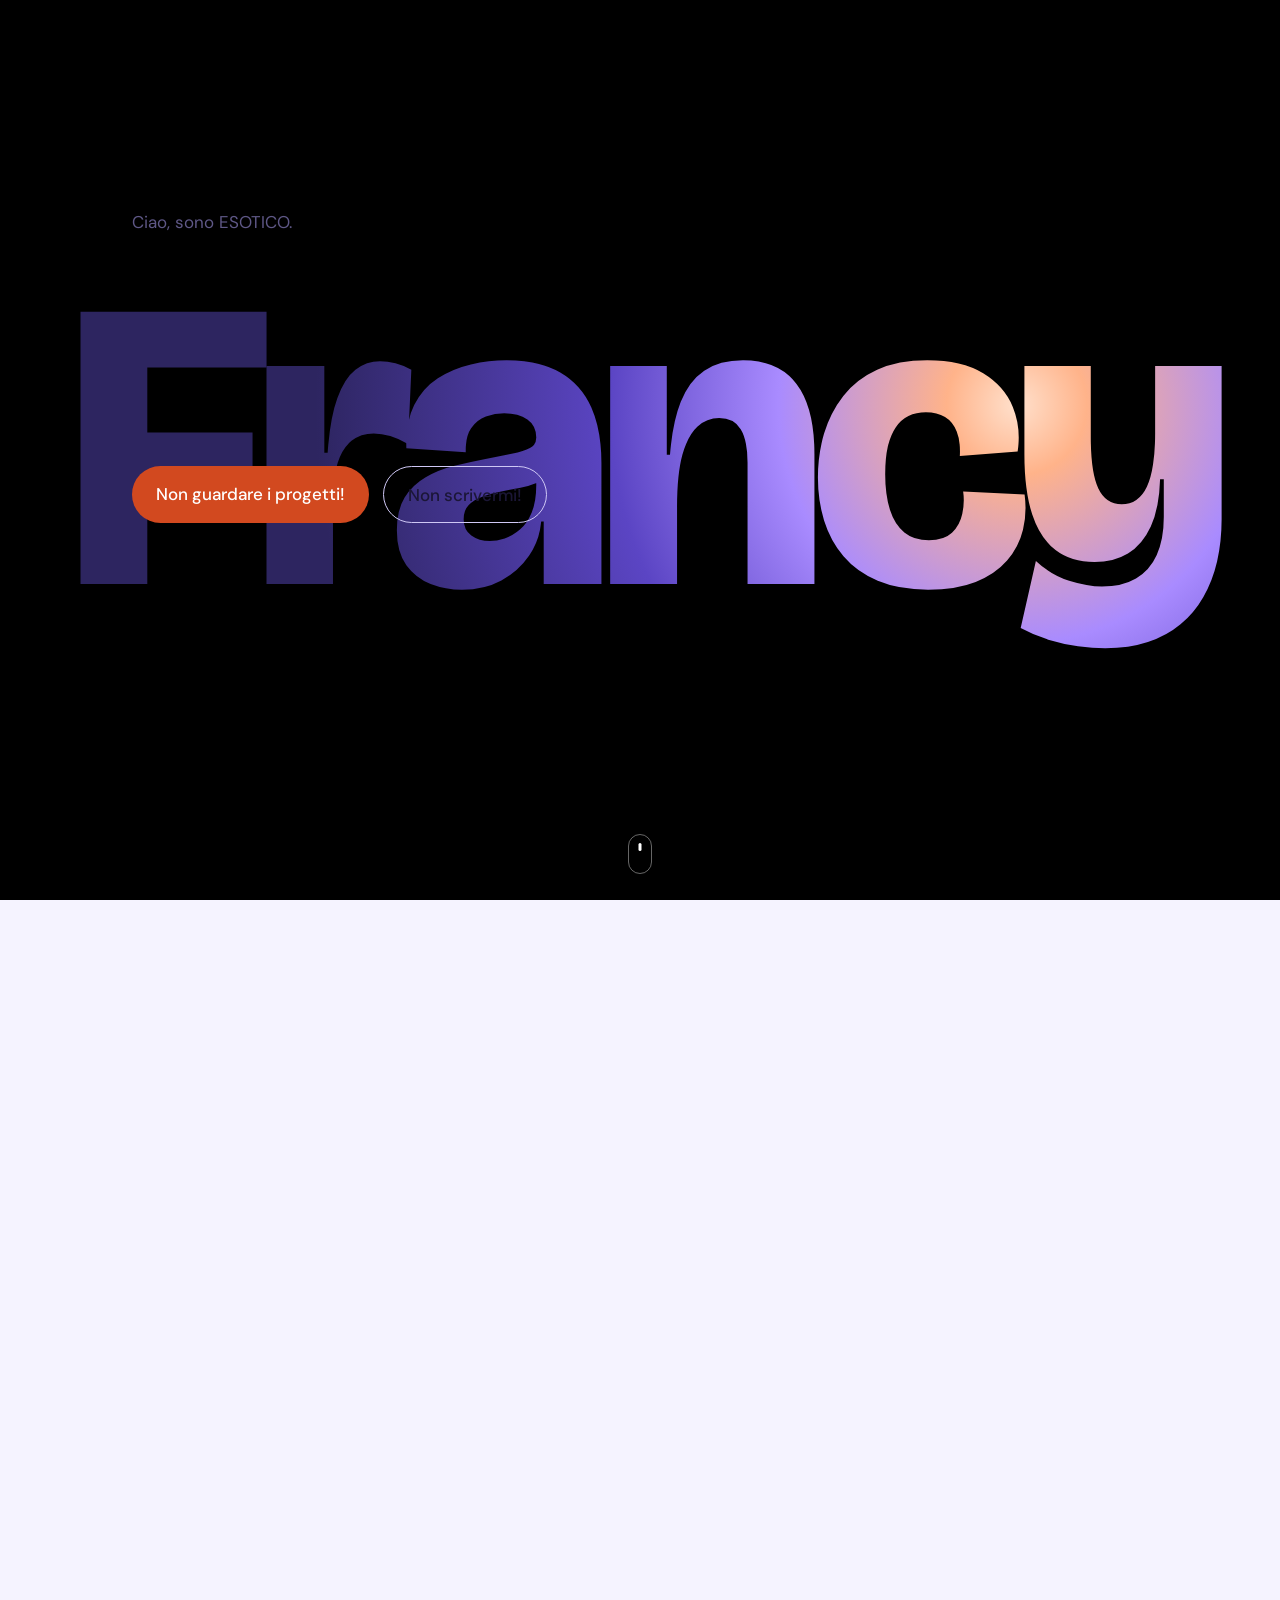
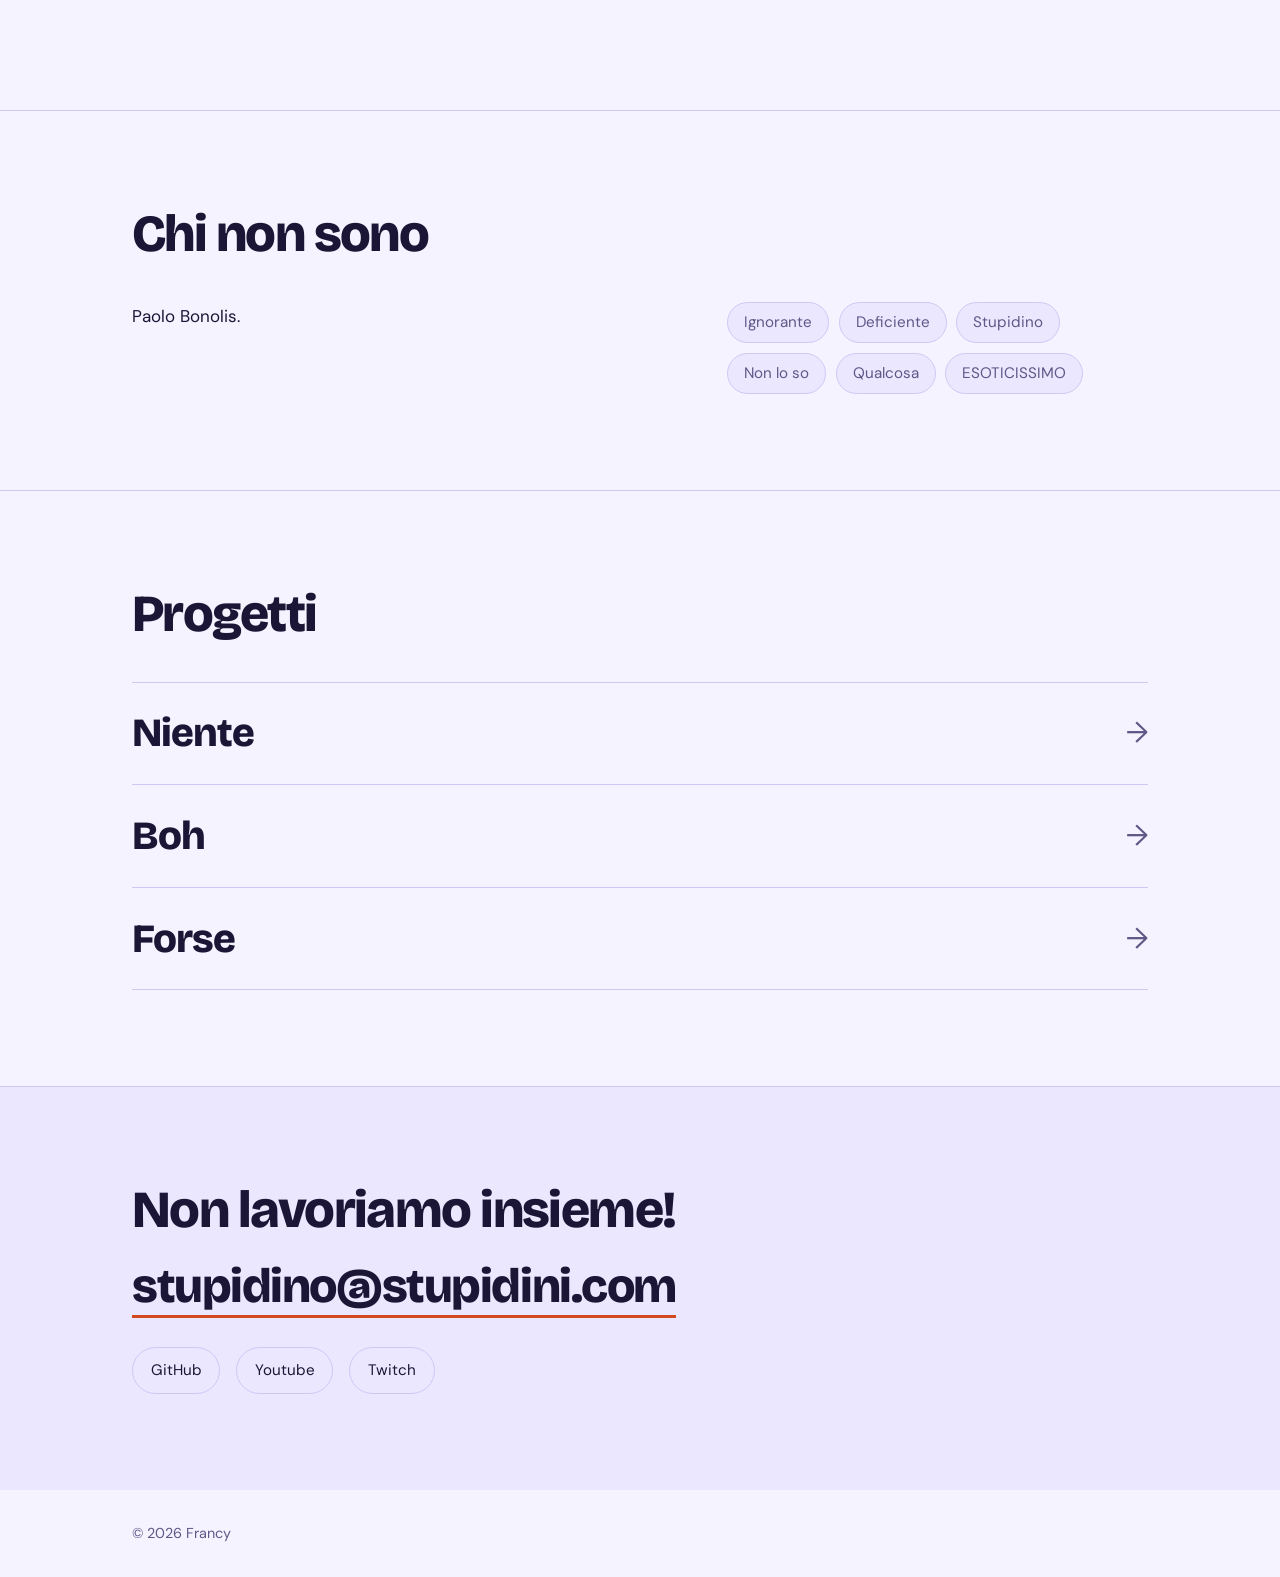
==== index.html @ 3efaa3c9 "Update index.html" ====
<!DOCTYPE html>
<html lang="it">
<head>
<meta charset="utf-8">
<meta name="viewport" content="width=device-width, initial-scale=1, viewport-fit=cover">
<title>Francy — Portfolio</title>
<link rel="preconnect" href="https://fonts.googleapis.com">
<link rel="preconnect" href="https://fonts.gstatic.com" crossorigin>
<link href="https://fonts.googleapis.com/css2?family=Bricolage+Grotesque:opsz,wght@12..96,500;12..96,800&family=DM+Sans:wght@400;500&display=swap" rel="stylesheet">
<style>
:root{
  --bg:#17132b; --bg2:#201a3d; --ink:#f4f1ff; --mute:#a9a2d1; --line:#3a3263;
  --accent:#ffb38a; --accent-ink:#1b1636; --glow:#6c4cff;
  --display:"Bricolage Grotesque","Segoe UI",system-ui,sans-serif;
  --body:"DM Sans","Segoe UI",system-ui,sans-serif;
  color-scheme:dark;
}
@media (prefers-color-scheme:light){
  :root:not([data-theme="dark"]){
    --bg:#f5f3ff; --bg2:#ebe7ff; --ink:#1b1636; --mute:#5f5887; --line:#cfc8f5;
    --accent:#d2491f; --accent-ink:#ffffff; --glow:#a99cff; color-scheme:light;
  }
}
:root[data-theme="light"]{
  --bg:#f5f3ff; --bg2:#ebe7ff; --ink:#1b1636; --mute:#5f5887; --line:#cfc8f5;
  --accent:#d2491f; --accent-ink:#ffffff; --glow:#a99cff; color-scheme:light;
}
:root[data-theme="dark"]{
  --bg:#17132b; --bg2:#201a3d; --ink:#f4f1ff; --mute:#a9a2d1; --line:#3a3263;
  --accent:#ffb38a; --accent-ink:#1b1636; --glow:#6c4cff; color-scheme:dark;
}

*,*::before,*::after{box-sizing:border-box}
html{scroll-behavior:smooth;scroll-padding-top:80px;-webkit-text-size-adjust:100%}
body{margin:0;background:var(--bg);color:var(--ink);font:400 1.0625rem/1.65 var(--body);-webkit-font-smoothing:antialiased;overflow-x:hidden}
a{color:inherit}
:focus-visible{outline:2px solid var(--accent);outline-offset:3px;border-radius:6px}
::selection{background:var(--accent);color:var(--accent-ink)}
.wrap{max-width:1080px;margin:0 auto;padding:0 clamp(1.25rem,4vw,2rem)}

/* ---------- NAV ---------- */
nav{
  position:fixed;top:0;left:0;right:0;z-index:20;
  padding-top:env(safe-area-inset-top,0px);
  backdrop-filter:blur(14px);-webkit-backdrop-filter:blur(14px);
  background:color-mix(in srgb,var(--bg) 78%,transparent);
  border-bottom:1px solid transparent;transition:border-color .3s;
  opacity:var(--na,1);
}
nav.off{pointer-events:none}
nav.off:focus-within{opacity:1;pointer-events:auto}
nav.scrolled{border-bottom-color:var(--line)}
nav .wrap{display:flex;align-items:center;justify-content:space-between;height:64px}
.logo{font:800 1.25rem var(--display);text-decoration:none;letter-spacing:-.02em}
nav ul{display:flex;gap:1.5rem;list-style:none;margin:0;padding:0;align-items:center}
nav a.link{text-decoration:none;color:var(--mute);font-weight:500;font-size:.95rem;transition:color .2s}
nav a.link:hover{color:var(--ink)}
#theme{
  background:none;border:1px solid var(--line);color:var(--ink);width:40px;height:40px;
  border-radius:50%;cursor:pointer;font-size:1rem;display:grid;place-items:center;
  transition:border-color .2s,transform .25s;
}
#theme:hover{border-color:var(--accent);transform:rotate(-20deg)}
@media(max-width:560px){nav ul li.hide{display:none}}

/* ---------- HERO / INTRO ---------- */
/* Senza JS (o con movimento ridotto) è l'hero statico di sempre. */
.intro{position:relative}
.stage{
  position:relative;overflow:hidden;
  padding:calc(clamp(4rem,12vw,9rem) + 64px + env(safe-area-inset-top,0px)) 0 clamp(4rem,9vw,7rem);
}
.stage::before{
  content:"";position:absolute;inset:0;pointer-events:none;
  background:radial-gradient(520px circle at var(--x,70%) var(--y,30%),color-mix(in srgb,var(--glow) 38%,transparent),transparent 70%);
}
.stage .wrap{position:relative;z-index:2}
.veil{display:none}
.cue{display:none}

.hello{color:var(--mute);margin:0 0 1rem;opacity:var(--c1,1);transform:translateY(calc((1 - var(--c1,1)) * 24px))}
h1{
  position:relative;width:fit-content;white-space:nowrap;
  font:800 clamp(4.5rem,18vw,13rem)/.86 var(--display);letter-spacing:-.045em;margin:0;
  color:color-mix(in srgb,var(--ink) var(--ia,100%),transparent);
  transform-origin:50% 50%;
}
h1::after{display:none}
.lead{
  max-width:34rem;font-size:clamp(1.15rem,2.4vw,1.5rem);line-height:1.45;margin:2rem 0 2.2rem;
  opacity:var(--c2,1);transform:translateY(calc((1 - var(--c2,1)) * 24px));
}
.cta{display:flex;gap:.9rem;flex-wrap:wrap;opacity:var(--c3,1);transform:translateY(calc((1 - var(--c3,1)) * 24px))}
.btn{
  display:inline-block;padding:.85rem 1.5rem;border-radius:999px;text-decoration:none;font-weight:500;
  transition:transform .2s,background .2s,border-color .2s,color .2s,box-shadow .2s;
}
.btn.main{background:var(--accent);color:var(--accent-ink)}
.btn.main:hover{transform:translateY(-2px);box-shadow:0 10px 30px -10px var(--accent)}
.btn.ghost{border:1px solid var(--line)}
.btn.ghost:hover{border-color:var(--accent);color:var(--accent);transform:translateY(-2px)}

/* Modalità animata */
.intro.anim{height:calc(max(100vh,620px) + 90vh);height:calc(max(100svh,620px) + 90vh)}
.intro.anim .stage{position:sticky;top:0;height:max(100vh,620px);height:max(100svh,620px)}
.intro.anim .veil{display:block;position:absolute;inset:0;z-index:1;background:#000;opacity:var(--va,1);pointer-events:none}
.intro.anim .cue{
  display:block;position:absolute;z-index:3;left:50%;bottom:calc(1.6rem + env(safe-area-inset-bottom,0px));
  width:24px;height:40px;border:1.5px solid rgba(255,255,255,.4);border-radius:13px;
  transform:translateX(-50%);opacity:var(--cu,1);pointer-events:none;
}
.cue::after{
  content:"";position:absolute;left:50%;top:8px;width:3px;height:8px;border-radius:2px;background:#fff;
  transform:translateX(-50%);animation:wheel 1.7s ease-in-out infinite;
}
@keyframes wheel{0%{opacity:0;transform:translate(-50%,0)}30%{opacity:1}100%{opacity:0;transform:translate(-50%,13px)}}
@keyframes appear{from{opacity:0}to{opacity:1}}

.intro.anim h1{animation:appear 1.4s .1s both}
.intro.anim h1::after{
  display:block;content:attr(data-text);position:absolute;
  inset:-.2em -.08em -.3em;padding:.2em .08em .3em;
  pointer-events:none;opacity:var(--oa,1);
  background:radial-gradient(circle 1.7em at var(--hx,50%) var(--hy,50%),
    #ffe0cc 0,#ffb38a 10%,#a98bff 34%,#5b45c4 58%,#2d2560 100%);
  -webkit-background-clip:text;background-clip:text;
  -webkit-text-fill-color:transparent;color:transparent;
}
.intro.anim .cta{visibility:hidden}
.intro.anim .stage.ready .cta{visibility:visible}

/* ---------- SEZIONI ---------- */
section{padding:clamp(3.5rem,8vw,6rem) 0;border-top:1px solid var(--line)}
h2{font:800 clamp(2rem,5vw,3.25rem)/1.05 var(--display);letter-spacing:-.03em;margin:0 0 2.5rem}

.about{display:grid;grid-template-columns:1.3fr 1fr;gap:3rem}
.about p{margin:0 0 1.2rem;max-width:36rem}
.skills{display:flex;flex-wrap:wrap;gap:.6rem;align-content:flex-start;padding:0;margin:0;list-style:none}
.skills li{
  border:1px solid var(--line);padding:.45rem 1rem;border-radius:999px;font-size:.95rem;
  color:var(--mute);background:var(--bg2);
}
.skills li:hover{border-color:var(--accent);color:var(--ink)}
@media(max-width:760px){.about{grid-template-columns:1fr;gap:1.5rem}}

.proj{
  display:grid;grid-template-columns:1fr auto;gap:.5rem 2rem;align-items:baseline;
  padding:1.8rem 3rem 1.8rem 0;border-bottom:1px solid var(--line);text-decoration:none;position:relative;
}
.proj:first-of-type{border-top:1px solid var(--line)}
.proj h3{font:800 clamp(1.6rem,4vw,2.5rem)/1.1 var(--display);letter-spacing:-.025em;margin:0;transition:color .25s}
.proj p{grid-column:1;margin:0;color:var(--mute);max-width:40rem}
.proj p:empty,.proj .tag:empty{display:none}
.proj::after{
  content:"→";position:absolute;right:0;top:50%;transform:translateY(-50%);
  font-size:1.8rem;color:var(--mute);transition:transform .3s,color .3s;
}
.proj:hover{padding-left:1rem}
.proj:hover h3,.proj:hover::after{color:var(--accent)}
.proj:hover::after{transform:translate(6px,-50%)}

.contact{background:var(--bg2)}
.contact h2{margin-bottom:1.2rem}
.mail{
  font:800 clamp(1.4rem,5vw,3rem) var(--display);letter-spacing:-.03em;text-decoration:none;
  border-bottom:3px solid var(--accent);word-break:break-all;transition:color .2s;
}
.mail:hover{color:var(--accent)}
.social{display:flex;gap:1rem;margin-top:2rem;flex-wrap:wrap}
.social a{
  color:var(--ink);text-decoration:none;padding:.6rem 1.1rem;border:1px solid var(--line);
  border-radius:999px;font-size:.95rem;transition:border-color .2s,color .2s;
}
.social a:hover{border-color:var(--accent);color:var(--accent)}
footer{padding:2rem 0;color:var(--mute);font-size:.9rem}

/* ---------- REVEAL ALLO SCROLL ---------- */
.js .reveal{opacity:0;transform:translateY(32px);transition:opacity .9s ease var(--d,0s),transform .9s cubic-bezier(.2,.7,.2,1) var(--d,0s)}
.js .reveal.in{opacity:1;transform:none}
.js .proj.reveal{transition:opacity .9s ease var(--d,0s),transform .9s cubic-bezier(.2,.7,.2,1) var(--d,0s),padding .3s}

@media(prefers-reduced-motion:reduce){
  *,*::before,*::after{animation:none!important;transition:none!important}
  html{scroll-behavior:auto}
  .js .reveal{opacity:1;transform:none}
}
</style>
</head>
<body>
<nav id="nav"><div class="wrap">
  <a class="logo" href="#top">Francy</a>
  <ul>
    <li class="hide"><a class="link" href="#chi-sono">Chi non sono</a></li>
    <li class="hide"><a class="link" href="#progetti">Non progetti</a></li>
    <li><a class="link" href="#contatti">Forse</a></li>
    <li><button id="theme" aria-label="Cambia tema">◐</button></li>
  </ul>
</div></nav>

<header class="intro" id="top">
  <div class="stage" id="stage">
    <div class="veil" aria-hidden="true"></div>
    <div class="wrap">
      <p class="hello">Ciao, sono ESOTICO.</p>
      <h1 id="name" data-text="Francy">Francy</h1>
      <p class="lead"></p>
      <div class="cta">
        <a class="btn main" href="#progetti">Non guardare i progetti!</a>
        <a class="btn ghost" href="#contatti">Non scrivermi!</a>
      </div>
    </div>
    <div class="cue" aria-hidden="true"></div>
  </div>
</header>

<main>
<section id="chi-sono"><div class="wrap">
  <h2 class="reveal">Chi non sono</h2>
  <div class="about">
    <div class="reveal">
      <p>Paolo Bonolis.</p>
    </div>
    <ul class="skills">
      <li class="reveal">Ignorante</li><li class="reveal">Deficiente</li><li class="reveal">Stupidino</li><li class="reveal">Non lo so</li><li class="reveal">Qualcosa</li><li class="reveal">ESOTICISSIMO</li>
    </ul>
  </div>
</div></section>

<section id="progetti"><div class="wrap">
  <h2 class="reveal">Progetti</h2>
  <a class="proj reveal" href="#contatti">
    <h3>Niente</h3><span class="tag"></span>
    <p></p>
  </a>
  <a class="proj reveal" href="#contatti">
    <h3>Boh</h3><span class="tag"></span>
    <p></p>
  </a>
  <a class="proj reveal" href="#contatti">
    <h3>Forse</h3><span class="tag"></span>
    <p></p>
  </a>
</div></section>

<section class="contact" id="contatti"><div class="wrap">
  <h2 class="reveal">Non lavoriamo insieme!</h2>
  <a class="mail reveal" href="mailto:ciao@esempio.it">stupidino@stupidini.com</a>
  <div class="social reveal">
    <a href="#">GitHub</a><a href="#">Youtube</a><a href="#">Twitch</a>
  </div>
</div></section>
</main>

<footer><div class="wrap">© <span id="y"></span> Francy</div></footer>

<script>
(function(){
  var root = document.documentElement;
  var intro = document.getElementById('top');
  var stage = document.getElementById('stage');
  var nav   = document.getElementById('nav');
  var h1    = document.getElementById('name');
  var reduce = window.matchMedia('(prefers-reduced-motion: reduce)').matches;

  document.getElementById('y').textContent = new Date().getFullYear();
  root.classList.add('js');

  function clamp(v){ return v < 0 ? 0 : v > 1 ? 1 : v; }

  /* ---- tema ---- */
  document.getElementById('theme').addEventListener('click', function(){
    var isDark = root.dataset.theme
      ? root.dataset.theme === 'dark'
      : !window.matchMedia('(prefers-color-scheme: light)').matches;
    root.dataset.theme = isDark ? 'light' : 'dark';
  });

  /* ---- reveal allo scroll (con ritardi a cascata) ---- */
  var revealEls = document.querySelectorAll('.reveal');
  if (reduce || !('IntersectionObserver' in window)) {
    revealEls.forEach(function(el){ el.classList.add('in'); });
  } else {
    document.querySelectorAll('.skills, .wrap').forEach(function(group){
      var n = 0;
      group.querySelectorAll(':scope > .reveal').forEach(function(el){
        el.style.setProperty('--d', (n++ * 0.08) + 's');
      });
    });
    var io = new IntersectionObserver(function(entries){
      entries.forEach(function(en){
        if (en.isIntersecting){ en.target.classList.add('in'); io.unobserve(en.target); }
      });
    }, {threshold:.15, rootMargin:'0px 0px -6% 0px'});
    revealEls.forEach(function(el){ io.observe(el); });
  }

  /* ---- alone che segue il mouse nell'hero (come prima) ---- */
  stage.addEventListener('pointermove', function(e){
    var b = stage.getBoundingClientRect();
    stage.style.setProperty('--x', (e.clientX - b.left) + 'px');
    stage.style.setProperty('--y', (e.clientY - b.top) + 'px');
  });

  if (reduce) { return; }

  /* ---- intro: scritta grande su nero che si rimpicciolisce ---- */
  intro.classList.add('anim');

  var vw = 0, vh = 0, s0 = 1, dx = 0, dy = 0, range = 1;
  var usePointer = false, lastX = 0, lastY = 0;

  function measure(){
    h1.style.transform = 'none';
    var sb = stage.getBoundingClientRect();
    var hb = h1.getBoundingClientRect();
    var cx = hb.left - sb.left + hb.width / 2;
    var cy = hb.top  - sb.top  + hb.height / 2;
    vw = stage.clientWidth;
    vh = stage.clientHeight;
    s0 = Math.max(1, Math.min(vw * 0.9 / hb.width, vh * 0.7 / hb.height));
    dx = vw / 2 - cx;
    dy = vh / 2 - cy;
    range = Math.max(1, intro.offsetHeight - stage.offsetHeight);
    update();
  }

  function setGlow(px, py){
    var r = h1.getBoundingClientRect();
    var sc = r.width / h1.offsetWidth || 1;
    h1.style.setProperty('--hx', ((px - r.left) / sc) + 'px');
    h1.style.setProperty('--hy', ((py - r.top)  / sc) + 'px');
  }

  function update(){
    var y = window.scrollY - intro.offsetTop;
    var p = clamp(y / range);
    var e = p < .5 ? 4 * p * p * p : 1 - Math.pow(-2 * p + 2, 3) / 2;   // easeInOutCubic
    var s = s0 + (1 - s0) * e;

    h1.style.transform = 'translate(' + (dx * (1 - e)) + 'px,' + (dy * (1 - e)) + 'px) scale(' + s + ')';
    stage.style.setProperty('--va', 1 - e);
    stage.style.setProperty('--oa', clamp(1 - e * 1.25));
    stage.style.setProperty('--ia', (clamp((e - .35) / .65) * 100) + '%');
    stage.style.setProperty('--c1', clamp((p - .55) / .3));
    stage.style.setProperty('--c2', clamp((p - .65) / .3));
    stage.style.setProperty('--c3', clamp((p - .75) / .25));
    stage.style.setProperty('--cu', clamp(1 - p * 6));
    stage.classList.toggle('ready', p > .75);

    var navA = clamp((p - .6) / .3);
    nav.style.setProperty('--na', navA);
    nav.classList.toggle('off', navA < .5);
    nav.classList.toggle('scrolled', p >= .9);

    if (usePointer) setGlow(lastX, lastY);
  }

  window.addEventListener('scroll', function(){ requestAnimationFrame(update); }, {passive:true});
  window.addEventListener('resize', measure);

  window.addEventListener('pointermove', function(e){
    if (e.pointerType === 'touch') return;
    usePointer = true; lastX = e.clientX; lastY = e.clientY;
    setGlow(lastX, lastY);
  }, {passive:true});

  // Senza mouse (touch) l'alone vaga piano dentro le lettere
  function drift(t){
    if (!usePointer && window.scrollY < range + vh) {
      var r = h1.getBoundingClientRect();
      setGlow(r.left + r.width  * (.5 + .38 * Math.sin(t / 1900)),
              r.top  + r.height * (.5 + .30 * Math.sin(t / 1300 + 1)));
    }
    requestAnimationFrame(drift);
  }
  requestAnimationFrame(drift);

  measure();
  if (document.fonts && document.fonts.ready) document.fonts.ready.then(measure);
  window.addEventListener('load', measure);
})();
</script>
</body>
</html>
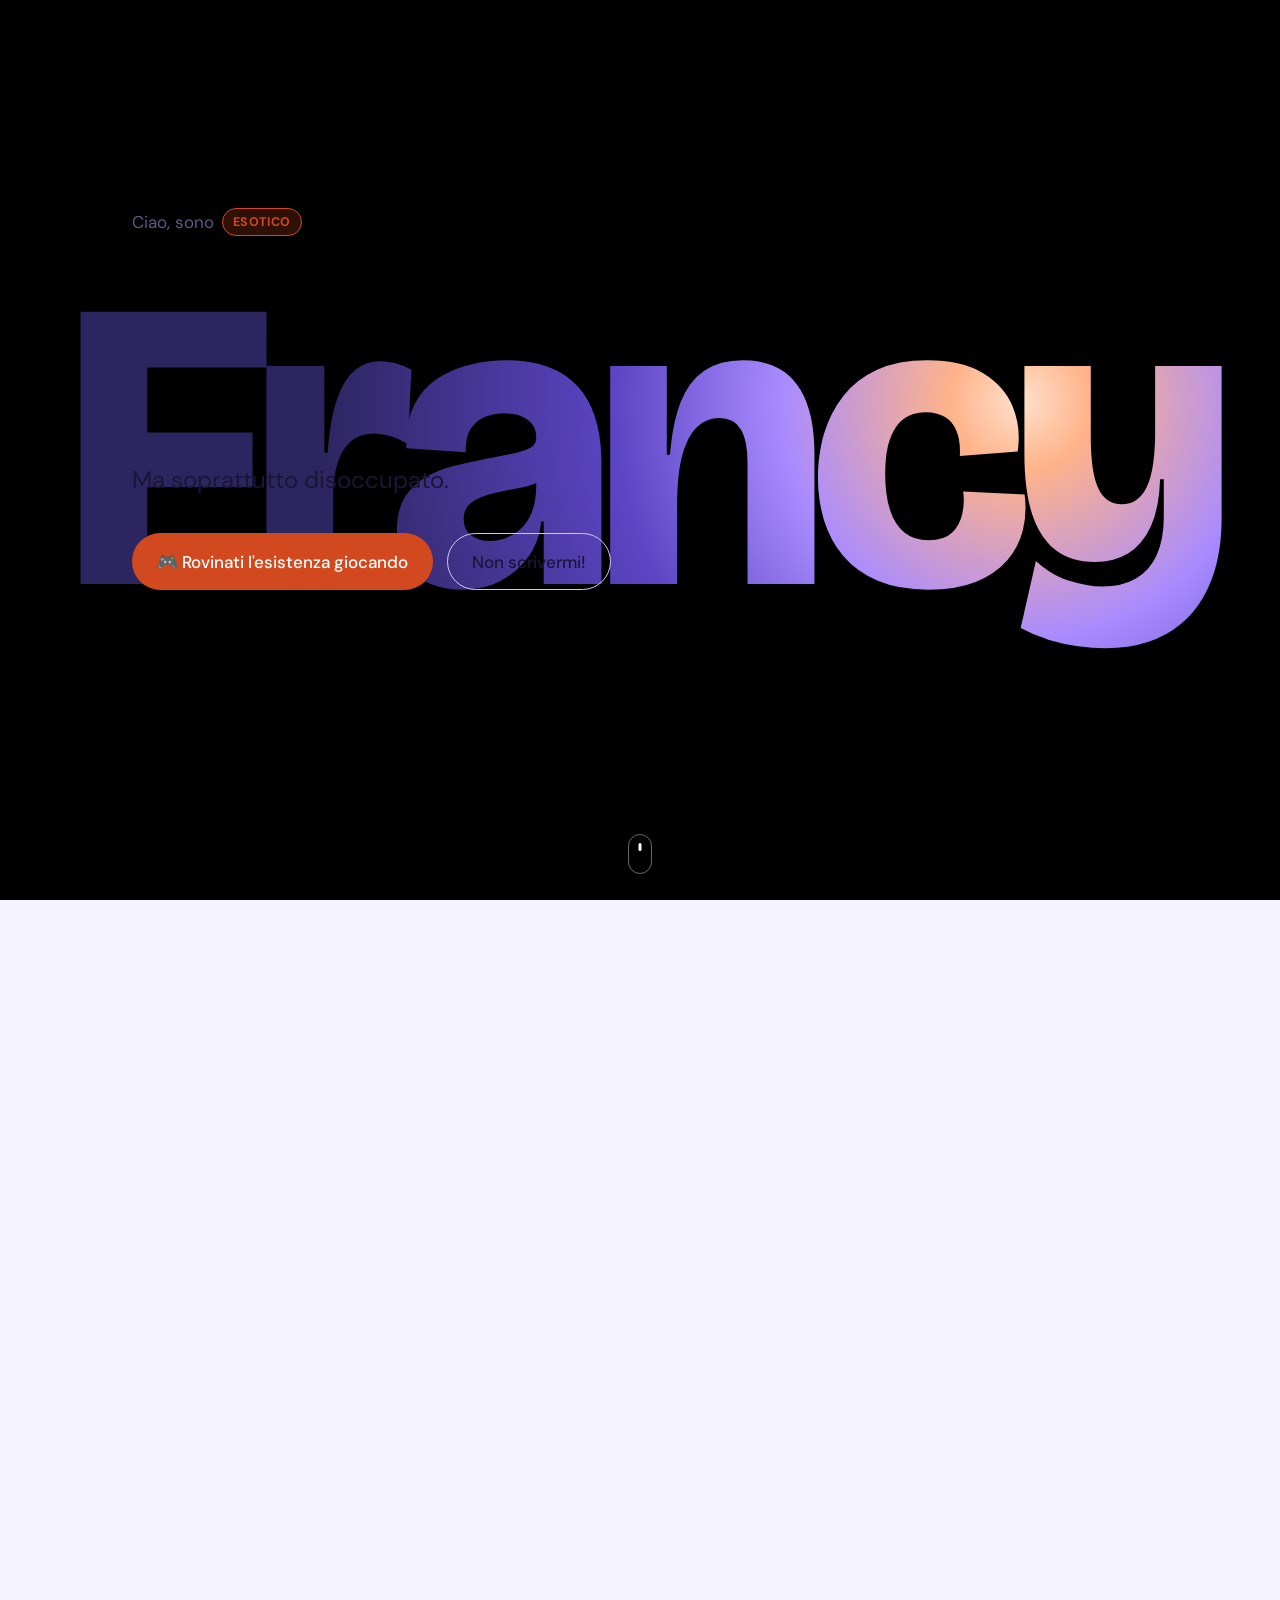
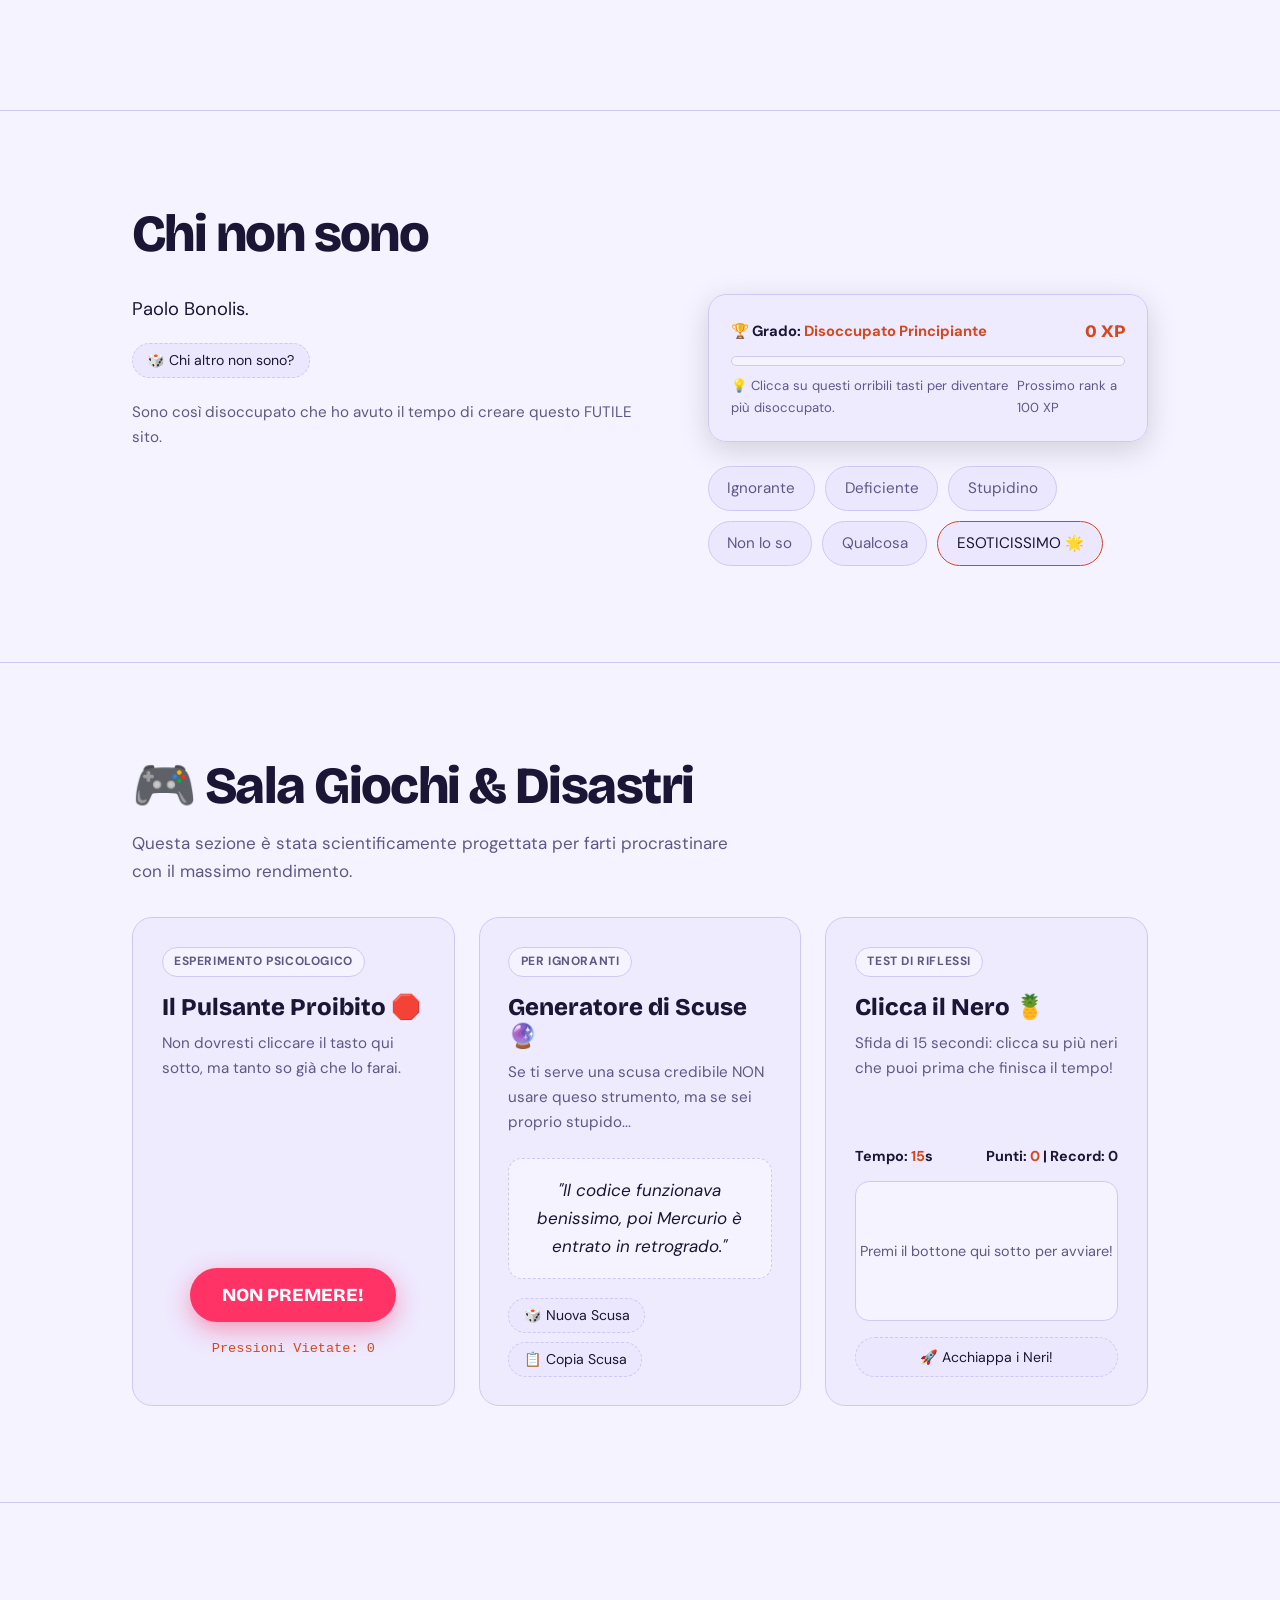
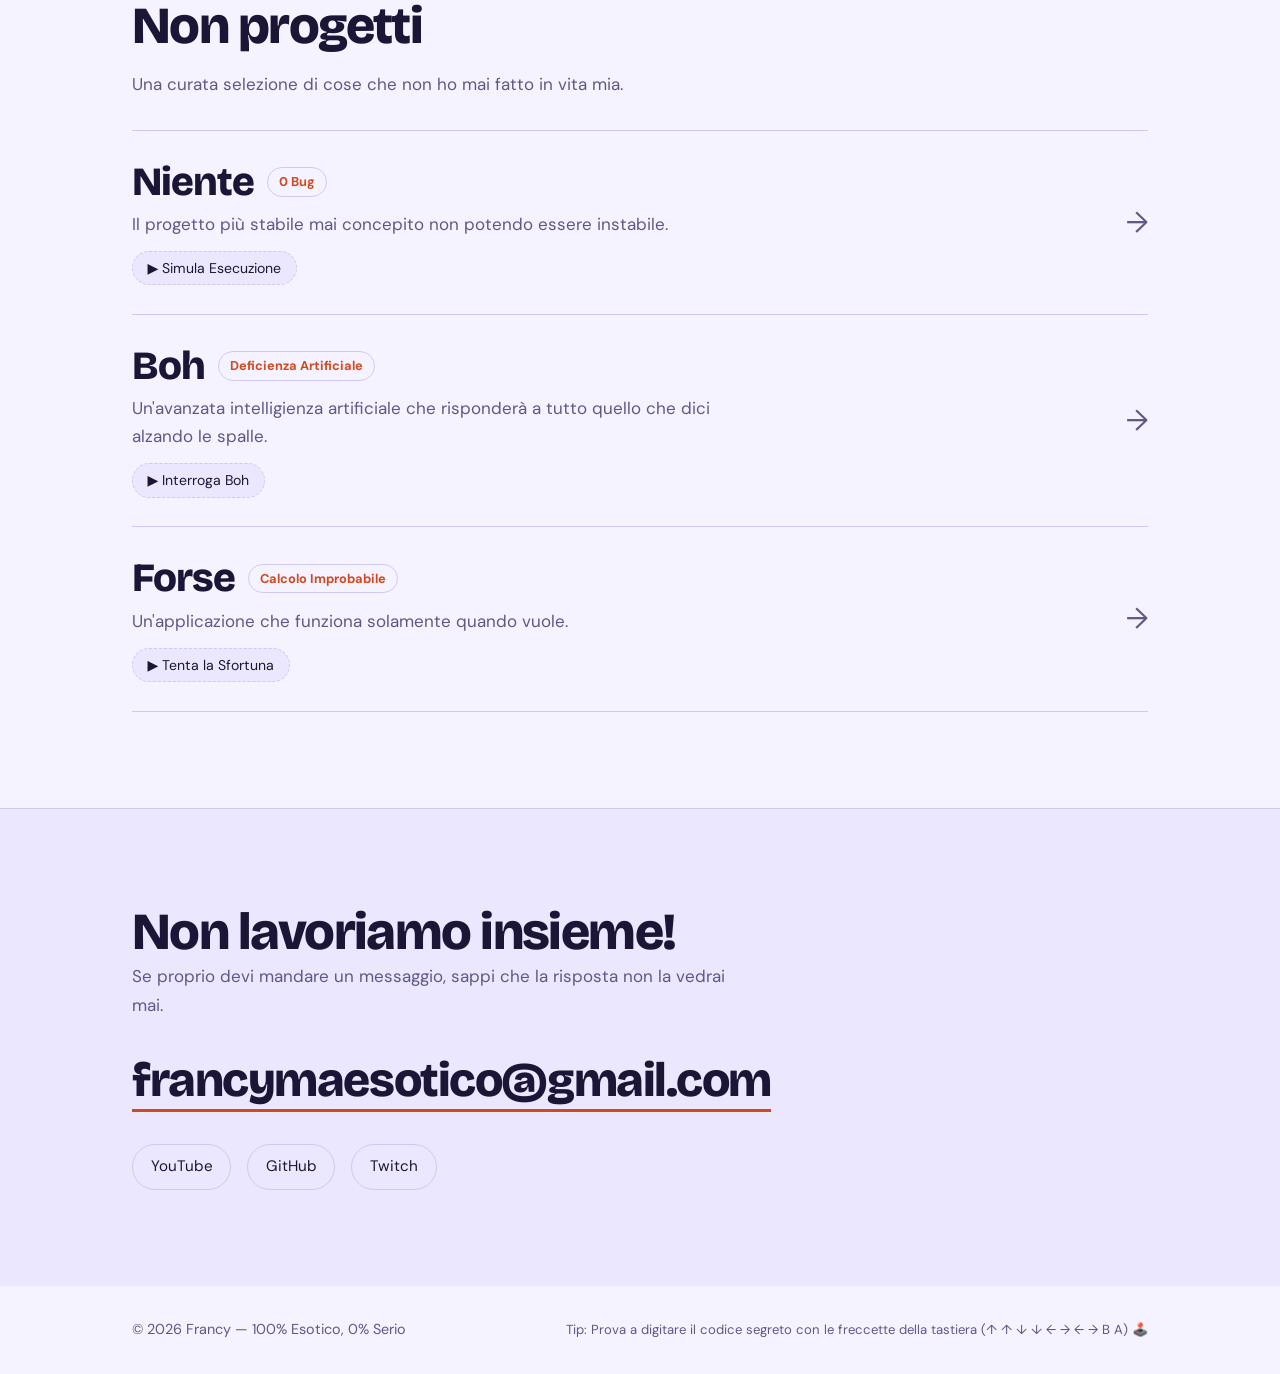
==== commit c58d48b0: "Update print statement from 'Hello' to 'Goodbye'" ====
--- a/index.html
+++ b/index.html
@@ -3,14 +3,15 @@
 <head>
 <meta charset="utf-8">
 <meta name="viewport" content="width=device-width, initial-scale=1, viewport-fit=cover">
-<title>Francy — Portfolio</title>
+<title>Francy</title>
 <link rel="preconnect" href="https://fonts.googleapis.com">
 <link rel="preconnect" href="https://fonts.gstatic.com" crossorigin>
-<link href="https://fonts.googleapis.com/css2?family=Bricolage+Grotesque:opsz,wght@12..96,500;12..96,800&family=DM+Sans:wght@400;500&display=swap" rel="stylesheet">
+<link href="https://fonts.googleapis.com/css2?family=Bricolage+Grotesque:opsz,wght@12..96,500;12..96,800&family=DM+Sans:wght@400;500;700&display=swap" rel="stylesheet">
 <style>
 :root{
   --bg:#17132b; --bg2:#201a3d; --ink:#f4f1ff; --mute:#a9a2d1; --line:#3a3263;
   --accent:#ffb38a; --accent-ink:#1b1636; --glow:#6c4cff;
+  --card-bg:rgba(32, 26, 61, 0.7);
   --display:"Bricolage Grotesque","Segoe UI",system-ui,sans-serif;
   --body:"DM Sans","Segoe UI",system-ui,sans-serif;
   color-scheme:dark;
@@ -18,16 +19,22 @@
 @media (prefers-color-scheme:light){
   :root:not([data-theme="dark"]){
     --bg:#f5f3ff; --bg2:#ebe7ff; --ink:#1b1636; --mute:#5f5887; --line:#cfc8f5;
-    --accent:#d2491f; --accent-ink:#ffffff; --glow:#a99cff; color-scheme:light;
+    --accent:#d2491f; --accent-ink:#ffffff; --glow:#a99cff;
+    --card-bg:rgba(235, 231, 255, 0.75);
+    color-scheme:light;
   }
 }
 :root[data-theme="light"]{
   --bg:#f5f3ff; --bg2:#ebe7ff; --ink:#1b1636; --mute:#5f5887; --line:#cfc8f5;
-  --accent:#d2491f; --accent-ink:#ffffff; --glow:#a99cff; color-scheme:light;
+  --accent:#d2491f; --accent-ink:#ffffff; --glow:#a99cff;
+  --card-bg:rgba(235, 231, 255, 0.75);
+  color-scheme:light;
 }
 :root[data-theme="dark"]{
   --bg:#17132b; --bg2:#201a3d; --ink:#f4f1ff; --mute:#a9a2d1; --line:#3a3263;
-  --accent:#ffb38a; --accent-ink:#1b1636; --glow:#6c4cff; color-scheme:dark;
+  --accent:#ffb38a; --accent-ink:#1b1636; --glow:#6c4cff;
+  --card-bg:rgba(32, 26, 61, 0.7);
+  color-scheme:dark;
 }
 
 *,*::before,*::after{box-sizing:border-box}
@@ -37,6 +44,9 @@
 :focus-visible{outline:2px solid var(--accent);outline-offset:3px;border-radius:6px}
 ::selection{background:var(--accent);color:var(--accent-ink)}
 .wrap{max-width:1080px;margin:0 auto;padding:0 clamp(1.25rem,4vw,2rem)}
+
+/* Canvas per coriandoli e particelle */
+#fx-canvas{position:fixed;inset:0;pointer-events:none;z-index:9990;width:100%;height:100%}
 
 /* ---------- NAV ---------- */
 nav{
@@ -51,20 +61,21 @@
 nav.off:focus-within{opacity:1;pointer-events:auto}
 nav.scrolled{border-bottom-color:var(--line)}
 nav .wrap{display:flex;align-items:center;justify-content:space-between;height:64px}
-.logo{font:800 1.25rem var(--display);text-decoration:none;letter-spacing:-.02em}
-nav ul{display:flex;gap:1.5rem;list-style:none;margin:0;padding:0;align-items:center}
+.logo{font:800 1.25rem var(--display);text-decoration:none;letter-spacing:-.02em;display:inline-flex;align-items:center;gap:.4rem;cursor:pointer}
+.logo:hover .logo-badge{transform:scale(1.2) rotate(12deg)}
+.logo-badge{display:inline-block;transition:transform .3s cubic-bezier(.34,1.56,.64,1)}
+nav ul{display:flex;gap:1.2rem;list-style:none;margin:0;padding:0;align-items:center}
 nav a.link{text-decoration:none;color:var(--mute);font-weight:500;font-size:.95rem;transition:color .2s}
 nav a.link:hover{color:var(--ink)}
-#theme{
+.nav-icon-btn{
   background:none;border:1px solid var(--line);color:var(--ink);width:40px;height:40px;
-  border-radius:50%;cursor:pointer;font-size:1rem;display:grid;place-items:center;
-  transition:border-color .2s,transform .25s;
-}
-#theme:hover{border-color:var(--accent);transform:rotate(-20deg)}
-@media(max-width:560px){nav ul li.hide{display:none}}
+  border-radius:50%;cursor:pointer;font-size:1.05rem;display:grid;place-items:center;
+  transition:border-color .2s,transform .25s,background .2s;
+}
+.nav-icon-btn:hover{border-color:var(--accent);transform:scale(1.08)}
+@media(max-width:640px){nav ul li.hide{display:none}}
 
 /* ---------- HERO / INTRO ---------- */
-/* Senza JS (o con movimento ridotto) è l'hero statico di sempre. */
 .intro{position:relative}
 .stage{
   position:relative;overflow:hidden;
@@ -78,27 +89,52 @@
 .veil{display:none}
 .cue{display:none}
 
-.hello{color:var(--mute);margin:0 0 1rem;opacity:var(--c1,1);transform:translateY(calc((1 - var(--c1,1)) * 24px))}
+.hello{
+  color:var(--mute);margin:0 0 1rem;opacity:var(--c1,1);
+  transform:translateY(calc((1 - var(--c1,1)) * 24px));
+  display:inline-flex;align-items:center;gap:.5rem;
+}
+.tag-exotic{
+  background:color-mix(in srgb,var(--accent) 22%,transparent);
+  color:var(--accent);border:1px solid var(--accent);
+  font-size:.78rem;font-weight:700;padding:.15rem .6rem;border-radius:999px;
+  text-transform:uppercase;letter-spacing:.05em;cursor:pointer;
+  animation:wiggle 3s ease-in-out infinite;
+}
+@keyframes wiggle{0%,100%{transform:rotate(0deg)} 25%{transform:rotate(-4deg)} 75%{transform:rotate(4deg)}}
+
 h1{
   position:relative;width:fit-content;white-space:nowrap;
   font:800 clamp(4.5rem,18vw,13rem)/.86 var(--display);letter-spacing:-.045em;margin:0;
   color:color-mix(in srgb,var(--ink) var(--ia,100%),transparent);
   transform-origin:50% 50%;
+  cursor:pointer;
 }
 h1::after{display:none}
 .lead{
   max-width:34rem;font-size:clamp(1.15rem,2.4vw,1.5rem);line-height:1.45;margin:2rem 0 2.2rem;
   opacity:var(--c2,1);transform:translateY(calc((1 - var(--c2,1)) * 24px));
 }
-.cta{display:flex;gap:.9rem;flex-wrap:wrap;opacity:var(--c3,1);transform:translateY(calc((1 - var(--c3,1)) * 24px))}
+.cta{
+  display:flex;gap:.9rem;flex-wrap:wrap;align-items:center;
+  opacity:var(--c3,1);transform:translateY(calc((1 - var(--c3,1)) * 24px));
+  position:relative;
+}
 .btn{
   display:inline-block;padding:.85rem 1.5rem;border-radius:999px;text-decoration:none;font-weight:500;
   transition:transform .2s,background .2s,border-color .2s,color .2s,box-shadow .2s;
-}
-.btn.main{background:var(--accent);color:var(--accent-ink)}
+  cursor:pointer;user-select:none;
+}
+.btn.main{background:var(--accent);color:var(--accent-ink);border:1px solid transparent}
 .btn.main:hover{transform:translateY(-2px);box-shadow:0 10px 30px -10px var(--accent)}
-.btn.ghost{border:1px solid var(--line)}
+.btn.ghost{border:1px solid var(--line);background:transparent;color:var(--ink)}
 .btn.ghost:hover{border-color:var(--accent);color:var(--accent);transform:translateY(-2px)}
+
+/* Bottone fuggitivo birichino */
+.btn-runaway{
+  position:relative;transition:transform .18s cubic-bezier(.2,.8,.2,1),border-color .2s;
+  white-space:nowrap;
+}
 
 /* Modalità animata */
 .intro.anim{height:calc(max(100vh,620px) + 90vh);height:calc(max(100svh,620px) + 90vh)}
@@ -131,18 +167,118 @@
 
 /* ---------- SEZIONI ---------- */
 section{padding:clamp(3.5rem,8vw,6rem) 0;border-top:1px solid var(--line)}
-h2{font:800 clamp(2rem,5vw,3.25rem)/1.05 var(--display);letter-spacing:-.03em;margin:0 0 2.5rem}
-
-.about{display:grid;grid-template-columns:1.3fr 1fr;gap:3rem}
-.about p{margin:0 0 1.2rem;max-width:36rem}
-.skills{display:flex;flex-wrap:wrap;gap:.6rem;align-content:flex-start;padding:0;margin:0;list-style:none}
+h2{font:800 clamp(2rem,5vw,3.25rem)/1.05 var(--display);letter-spacing:-.03em;margin:0 0 2rem}
+.sec-intro{color:var(--mute);margin:-1rem 0 2rem;max-width:38rem}
+
+.about{display:grid;grid-template-columns:1.2fr 1fr;gap:3rem}
+.about p{margin:0 0 1.2rem;max-width:36rem;font-size:1.15rem}
+
+/* Micro-pulsante per cambiare identità */
+.btn-micro{
+  background:var(--bg2);color:var(--ink);border:1px dashed var(--line);
+  padding:.45rem .9rem;border-radius:999px;font-size:.88rem;cursor:pointer;
+  display:inline-flex;align-items:center;gap:.4rem;font-family:var(--body);
+  transition:border-color .2s,transform .2s,background .2s;
+}
+.btn-micro:hover{border-color:var(--accent);color:var(--accent);transform:translateY(-1px);border-style:solid}
+
+/* Box Gamification XP */
+.xp-box{
+  background:var(--card-bg);backdrop-filter:blur(10px);
+  border:1px solid var(--line);border-radius:18px;padding:1.4rem;
+  margin-bottom:1.5rem;box-shadow:0 8px 30px rgba(0,0,0,0.15);
+}
+.xp-top{display:flex;justify-content:space-between;align-items:center;margin-bottom:.6rem}
+.xp-title{font-weight:700;font-size:.92rem;color:var(--ink)}
+.xp-score{font-family:var(--display);font-size:1.1rem;font-weight:800;color:var(--accent)}
+.xp-bar{height:10px;background:var(--bg);border-radius:999px;overflow:hidden;border:1px solid var(--line);position:relative}
+.xp-fill{height:100%;width:0%;background:linear-gradient(90deg,var(--glow),var(--accent));border-radius:999px;transition:width .4s cubic-bezier(.34,1.56,.64,1)}
+.xp-sub{font-size:.82rem;color:var(--mute);margin:.6rem 0 0;display:flex;justify-content:space-between}
+
+.skills{display:flex;flex-wrap:wrap;gap:.65rem;align-content:flex-start;padding:0;margin:0;list-style:none}
 .skills li{
-  border:1px solid var(--line);padding:.45rem 1rem;border-radius:999px;font-size:.95rem;
-  color:var(--mute);background:var(--bg2);
-}
-.skills li:hover{border-color:var(--accent);color:var(--ink)}
-@media(max-width:760px){.about{grid-template-columns:1fr;gap:1.5rem}}
-
+  border:1px solid var(--line);padding:.55rem 1.15rem;border-radius:999px;font-size:.95rem;
+  color:var(--mute);background:var(--bg2);cursor:pointer;user-select:none;
+  transition:border-color .2s,color .2s,transform .2s cubic-bezier(.34,1.56,.64,1),background .2s;
+  position:relative;
+}
+.skills li:hover{border-color:var(--accent);color:var(--ink);transform:scale(1.06) rotate(-1deg)}
+.skills li:active{transform:scale(0.92)}
+.skills li.popped{animation:popBounce .35s cubic-bezier(.34,1.56,.64,1)}
+@keyframes popBounce{0%{transform:scale(0.85)} 50%{transform:scale(1.22) rotate(4deg)} 100%{transform:scale(1)}}
+
+/* Badge XP fluttuante */
+.floating-xp{
+  position:fixed;pointer-events:none;z-index:9999;
+  font-family:var(--display);font-weight:800;font-size:1.1rem;
+  color:var(--accent);text-shadow:0 2px 10px rgba(0,0,0,0.5);
+  animation:floatAway .9s ease-out forwards;
+}
+@keyframes floatAway{0%{opacity:1;transform:translate(-50%,0) scale(0.7)} 40%{transform:translate(-50%,-28px) scale(1.2)} 100%{opacity:0;transform:translate(-50%,-55px) scale(1)}}
+
+@media(max-width:760px){.about{grid-template-columns:1fr;gap:2rem}}
+
+/* ---------- SALA GIOCHI ESOTICA ---------- */
+.games-grid{
+  display:grid;grid-template-columns:repeat(auto-fit,minmax(300px,1fr));gap:1.5rem;
+}
+.game-card{
+  background:var(--card-bg);backdrop-filter:blur(10px);
+  border:1px solid var(--line);border-radius:20px;padding:1.8rem;
+  display:flex;flex-direction:column;justify-content:space-between;
+  position:relative;overflow:hidden;transition:border-color .3s,transform .3s,box-shadow .3s;
+}
+.game-card:hover{
+  border-color:var(--accent);transform:translateY(-3px);
+  box-shadow:0 12px 35px -10px color-mix(in srgb,var(--glow) 35%,transparent);
+}
+.game-badge{
+  font-size:.75rem;font-weight:700;text-transform:uppercase;letter-spacing:.05em;
+  padding:.25rem .7rem;border-radius:999px;background:var(--bg);border:1px solid var(--line);
+  color:var(--mute);width:fit-content;margin-bottom:1rem;
+}
+.game-card h3{font:800 1.5rem/1.2 var(--display);margin:0 0 .6rem}
+.game-card p{color:var(--mute);margin:0 0 1.4rem;font-size:.95rem}
+
+/* Gioco 1: Pulsante Proibito */
+.forbidden-area{text-align:center;padding:1rem 0}
+.btn-forbidden{
+  background:#ff3366;color:#fff;border:none;padding:1rem 2rem;
+  font:800 1.15rem var(--display);border-radius:999px;cursor:pointer;
+  box-shadow:0 8px 25px rgba(255,51,102,0.45);
+  transition:transform .15s,box-shadow .15s,background .3s;user-select:none;
+}
+.btn-forbidden:hover{transform:scale(1.06);box-shadow:0 10px 30px rgba(255,51,102,0.6)}
+.btn-forbidden:active{transform:scale(0.94)}
+.forbidden-status{
+  font-family:monospace;font-size:.85rem;color:var(--accent);margin-top:1rem;
+  min-height:1.4em;
+}
+
+/* Gioco 2: Oracolo delle Scuse */
+.oracle-box{
+  background:var(--bg);border:1px dashed var(--line);border-radius:14px;
+  padding:1.1rem;margin-bottom:1.2rem;min-height:90px;
+  display:flex;align-items:center;justify-content:center;text-align:center;
+  font-style:italic;color:var(--ink);
+}
+.oracle-btns{display:flex;gap:.6rem;flex-wrap:wrap}
+
+/* Gioco 3: Mini-Clicker Acchiappa l'Esotico */
+.clicker-box{
+  background:var(--bg);border:1px solid var(--line);border-radius:14px;
+  height:140px;position:relative;overflow:hidden;margin-bottom:1rem;
+  display:flex;align-items:center;justify-content:center;
+}
+.clicker-target{
+  position:absolute;font-size:2.2rem;cursor:pointer;user-select:none;
+  transition:transform .1s;line-height:1;
+}
+.clicker-target:hover{transform:scale(1.25)}
+.clicker-target:active{transform:scale(0.85)}
+.clicker-stats{display:flex;justify-content:space-between;font-size:.9rem;font-weight:700;margin-bottom:.8rem}
+
+/* ---------- PROGETTI ---------- */
 .proj{
   display:grid;grid-template-columns:1fr auto;gap:.5rem 2rem;align-items:baseline;
   padding:1.8rem 3rem 1.8rem 0;border-bottom:1px solid var(--line);text-decoration:none;position:relative;
@@ -150,7 +286,11 @@
 .proj:first-of-type{border-top:1px solid var(--line)}
 .proj h3{font:800 clamp(1.6rem,4vw,2.5rem)/1.1 var(--display);letter-spacing:-.025em;margin:0;transition:color .25s}
 .proj p{grid-column:1;margin:0;color:var(--mute);max-width:40rem}
-.proj p:empty,.proj .tag:empty{display:none}
+.proj-tag{
+  font-size:.8rem;font-weight:700;border:1px solid var(--line);
+  padding:.2rem .7rem;border-radius:999px;color:var(--accent);
+}
+.proj-interactive{grid-column:1;margin-top:.8rem;display:flex;gap:.8rem;align-items:center}
 .proj::after{
   content:"→";position:absolute;right:0;top:50%;transform:translateY(-50%);
   font-size:1.8rem;color:var(--mute);transition:transform .3s,color .3s;
@@ -159,20 +299,83 @@
 .proj:hover h3,.proj:hover::after{color:var(--accent)}
 .proj:hover::after{transform:translate(6px,-50%)}
 
+/* ---------- CONTATTI ---------- */
 .contact{background:var(--bg2)}
 .contact h2{margin-bottom:1.2rem}
 .mail{
   font:800 clamp(1.4rem,5vw,3rem) var(--display);letter-spacing:-.03em;text-decoration:none;
   border-bottom:3px solid var(--accent);word-break:break-all;transition:color .2s;
+  display:inline-block;cursor:pointer;
 }
 .mail:hover{color:var(--accent)}
 .social{display:flex;gap:1rem;margin-top:2rem;flex-wrap:wrap}
 .social a{
   color:var(--ink);text-decoration:none;padding:.6rem 1.1rem;border:1px solid var(--line);
-  border-radius:999px;font-size:.95rem;transition:border-color .2s,color .2s;
-}
-.social a:hover{border-color:var(--accent);color:var(--accent)}
+  border-radius:999px;font-size:.95rem;transition:border-color .2s,color .2s,transform .2s;
+  display:inline-flex;align-items:center;gap:.4rem;
+}
+.social a:hover{border-color:var(--accent);color:var(--accent);transform:translateY(-2px)}
 footer{padding:2rem 0;color:var(--mute);font-size:.9rem}
+
+/* ---------- TOAST NOTIFICHE ---------- */
+#toast-container{
+  position:fixed;bottom:24px;left:50%;transform:translateX(-50%);
+  z-index:10001;display:flex;flex-direction:column;gap:8px;pointer-events:none;
+}
+.toast{
+  background:var(--card-bg);backdrop-filter:blur(16px);-webkit-backdrop-filter:blur(16px);
+  color:var(--ink);border:1px solid var(--accent);padding:.8rem 1.4rem;
+  border-radius:999px;box-shadow:0 10px 35px rgba(0,0,0,0.3);
+  font-size:.92rem;font-weight:500;display:flex;align-items:center;gap:.6rem;
+  animation:toastIn .3s cubic-bezier(.34,1.56,.64,1) forwards;
+  pointer-events:auto;white-space:nowrap;
+}
+@keyframes toastIn{from{opacity:0;transform:translateY(20px) scale(0.9)} to{opacity:1;transform:translateY(0) scale(1)}}
+@keyframes toastOut{from{opacity:1;transform:scale(1)} to{opacity:0;transform:translateY(15px) scale(0.9)}}
+
+/* ---------- BANNER TARALLO (COOKIE IRONICO) ---------- */
+.tarallo-banner{
+  position:fixed;bottom:20px;right:20px;z-index:999;
+  background:var(--card-bg);backdrop-filter:blur(16px);-webkit-backdrop-filter:blur(16px);
+  border:1px solid var(--line);border-radius:18px;padding:1.1rem 1.3rem;
+  max-width:320px;box-shadow:0 12px 35px rgba(0,0,0,0.35);
+  font-size:.88rem;display:flex;flex-direction:column;gap:.7rem;
+  opacity:0;transform:translateY(30px) scale(0.95);pointer-events:none;
+  transition:opacity .45s cubic-bezier(.34,1.56,.64,1), transform .45s cubic-bezier(.34,1.56,.64,1);
+}
+.tarallo-banner.visible{
+  opacity:1;transform:translateY(0) scale(1);pointer-events:auto;
+}
+.tarallo-banner strong{display:flex;align-items:center;gap:.4rem;color:var(--ink);font-size:.95rem}
+.tarallo-banner p{margin:0;color:var(--mute);line-height:1.4}
+.tarallo-actions{display:flex;gap:.5rem}
+.tarallo-btn{
+  border:none;border-radius:999px;padding:.4rem .9rem;font-size:.82rem;font-weight:700;
+  cursor:pointer;font-family:var(--body);transition:transform .15s;
+}
+.tarallo-btn.accept{background:var(--accent);color:var(--accent-ink)}
+.tarallo-btn.accept:hover{transform:scale(1.05)}
+.tarallo-btn.reject{background:transparent;border:1px solid var(--line);color:var(--mute)}
+.tarallo-btn.reject:hover{color:var(--ink);border-color:var(--ink)}
+
+/* Effetto scuotimento schermo (Screen Shake) */
+.shake{animation:screenShake .4s cubic-bezier(.36,.07,.19,.97) both}
+@keyframes screenShake{
+  10%,90%{transform:translate3d(-2px,0,0)}
+  20%,80%{transform:translate3d(3px,0,0)}
+  30%,50%,70%{transform:translate3d(-5px,0,0)}
+  40%,60%{transform:translate3d(5px,0,0)}
+}
+
+/* Modalità Party Esotico */
+body.party-mode{
+  animation:partyFlash 4s linear infinite alternate;
+}
+@keyframes partyFlash{
+  0%{filter:hue-rotate(0deg)}
+  50%{filter:hue-rotate(180deg)}
+  100%{filter:hue-rotate(360deg)}
+}
 
 /* ---------- REVEAL ALLO SCROLL ---------- */
 .js .reveal{opacity:0;transform:translateY(32px);transition:opacity .9s ease var(--d,0s),transform .9s cubic-bezier(.2,.7,.2,1) var(--d,0s)}
@@ -183,17 +386,36 @@
   *,*::before,*::after{animation:none!important;transition:none!important}
   html{scroll-behavior:auto}
   .js .reveal{opacity:1;transform:none}
+  .btn-runaway{transform:none!important}
 }
 </style>
 </head>
 <body>
+
+<canvas id="fx-canvas"></canvas>
+<div id="toast-container"></div>
+
+<!-- Cookie Banner Ironico -->
+<div class="tarallo-banner" id="taralloBanner">
+  <strong>🥯 Taralli & Privacy</strong>
+  <p>Questo sito non usa cookie, ma se vuoi ti do un tarallo.</p>
+  <div class="tarallo-actions">
+    <button class="tarallo-btn accept" id="btnAcceptTarallo">Mangia il tarallo 😋</button>
+    <button class="tarallo-btn reject" id="btnRejectTarallo">Sono a dieta 🍏</button>
+  </div>
+</div>
+
 <nav id="nav"><div class="wrap">
-  <a class="logo" href="#top">Francy</a>
+  <a class="logo" href="#top" id="logoBtn">
+    <span class="logo-badge">🦩</span> Francy
+  </a>
   <ul>
     <li class="hide"><a class="link" href="#chi-sono">Chi non sono</a></li>
+    <li class="hide"><a class="link" href="#giochi">Sala Giochi</a></li>
     <li class="hide"><a class="link" href="#progetti">Non progetti</a></li>
     <li><a class="link" href="#contatti">Forse</a></li>
-    <li><button id="theme" aria-label="Cambia tema">◐</button></li>
+    <li><button class="nav-icon-btn" id="soundToggle" aria-label="Attiva o disattiva effetti sonori" title="Attiva/disattiva suoni">🔊</button></li>
+    <li><button class="nav-icon-btn" id="theme" aria-label="Cambia tema" title="Cambia tema">◐</button></li>
   </ul>
 </div></nav>
 
@@ -201,12 +423,12 @@
   <div class="stage" id="stage">
     <div class="veil" aria-hidden="true"></div>
     <div class="wrap">
-      <p class="hello">Ciao, sono ESOTICO.</p>
-      <h1 id="name" data-text="Francy">Francy</h1>
-      <p class="lead"></p>
+      <p class="hello">Ciao, sono <span class="tag-exotic" id="badgeExotic" title="Clicca per una carica esotica!">ESOTICO</span></p>
+      <h1 id="name" data-text="Francy" title="Cliccami!">Francy</h1>
+      <p class="lead">Ma soprattutto disoccupato.</p>
       <div class="cta">
-        <a class="btn main" href="#progetti">Non guardare i progetti!</a>
-        <a class="btn ghost" href="#contatti">Non scrivermi!</a>
+        <a class="btn main" href="#giochi" id="btnPlayMain">🎮 Rovinati l'esistenza giocando</a>
+        <a class="btn ghost btn-runaway" id="btnRunaway" href="#contatti">Non scrivermi!</a>
       </div>
     </div>
     <div class="cue" aria-hidden="true"></div>
@@ -218,40 +440,157 @@
   <h2 class="reveal">Chi non sono</h2>
   <div class="about">
     <div class="reveal">
-      <p>Paolo Bonolis.</p>
+      <p id="whoText">Paolo Bonolis.</p>
+      <button class="btn-micro" id="btnOtherWho">🎲 Chi altro non sono?</button>
+      <p style="margin-top:1.4rem;font-size:0.95rem;color:var(--mute)">
+        Sono così disoccupato che ho avuto il tempo di creare questo FUTILE sito. 
+      </p>
     </div>
-    <ul class="skills">
-      <li class="reveal">Ignorante</li><li class="reveal">Deficiente</li><li class="reveal">Stupidino</li><li class="reveal">Non lo so</li><li class="reveal">Qualcosa</li><li class="reveal">ESOTICISSIMO</li>
-    </ul>
+    <div>
+      <div class="xp-box reveal">
+        <div class="xp-top">
+          <span class="xp-title">🏆 Grado: <strong id="xpRank" style="color:var(--accent)">Disoccupato Principiante</strong></span>
+          <span class="xp-score"><span id="xpCount">0</span> XP</span>
+        </div>
+        <div class="xp-bar"><div class="xp-fill" id="xpFill"></div></div>
+        <div class="xp-sub">
+          <span>💡 Clicca su questi orribili tasti per diventare più disoccupato.</span>
+          <span id="xpNext">Prossimo rank a 100 XP</span>
+        </div>
+      </div>
+      <ul class="skills" id="skillsList">
+        <li class="reveal" data-xp="15" title="+15 XP">Ignorante</li>
+        <li class="reveal" data-xp="20" title="+20 XP">Deficiente</li>
+        <li class="reveal" data-xp="25" title="+25 XP">Stupidino</li>
+        <li class="reveal" data-xp="30" title="+30 XP">Non lo so</li>
+        <li class="reveal" data-xp="45" title="+45 XP">Qualcosa</li>
+        <li class="reveal" data-xp="100" title="+100 XP" style="border-color:var(--accent);color:var(--ink)">ESOTICISSIMO 🌟</li>
+      </ul>
+    </div>
   </div>
 </div></section>
 
+<!-- SEZIONE SALA GIOCHI INTERATTIVA -->
+<section id="giochi"><div class="wrap">
+  <h2 class="reveal">🎮 Sala Giochi & Disastri</h2>
+  <p class="sec-intro reveal">Questa sezione è stata scientificamente progettata per farti procrastinare con il massimo rendimento.</p>
+  
+  <div class="games-grid">
+    <!-- GIOCO 1: IL PULSANTE PROIBITO -->
+    <div class="game-card reveal">
+      <div>
+        <div class="game-badge">Esperimento Psicologico</div>
+        <h3>Il Pulsante Proibito 🛑</h3>
+        <p>Non dovresti cliccare il tasto qui sotto, ma tanto so già che lo farai.</p>
+      </div>
+      <div class="forbidden-area">
+        <button class="btn-forbidden" id="btnForbidden">NON PREMERE!</button>
+        <div class="forbidden-status" id="forbiddenStatus">Pressioni Vietate: 0</div>
+      </div>
+    </div>
+
+    <!-- GIOCO 2: L'ORACOLO DELLE SCUSE -->
+    <div class="game-card reveal">
+      <div>
+        <div class="game-badge">Per Ignoranti</div>
+        <h3>Generatore di Scuse 🔮</h3>
+        <p>Se ti serve una scusa credibile NON usare queso strumento, ma se sei proprio stupido...</p>
+      </div>
+      <div>
+        <div class="oracle-box" id="oracleQuote">"Il codice funzionava benissimo, poi Mercurio è entrato in retrogrado."</div>
+        <div class="oracle-btns">
+          <button class="btn-micro" id="btnNewExcuse">🎲 Nuova Scusa</button>
+          <button class="btn-micro" id="btnCopyExcuse">📋 Copia Scusa</button>
+        </div>
+      </div>
+    </div>
+
+    <!-- GIOCO 3: ACCHIAPPA L'ESOTICO -->
+    <div class="game-card reveal">
+      <div>
+        <div class="game-badge">Test di Riflessi</div>
+        <h3>Clicca il Nero 🍍</h3>
+        <p>Sfida di 15 secondi: clicca su più neri che puoi prima che finisca il tempo!</p>
+      </div>
+      <div>
+        <div class="clicker-stats">
+          <span>Tempo: <span id="gameTimer" style="color:var(--accent)">15</span>s</span>
+          <span>Punti: <span id="gameScore" style="color:var(--accent)">0</span> | Record: <span id="gameRecord">0</span></span>
+        </div>
+        <div class="clicker-box" id="clickerArea">
+          <div style="color:var(--mute);font-size:.9rem;text-align:center" id="clickerPrompt">
+            Premi il bottone qui sotto per avviare!
+          </div>
+        </div>
+        <button class="btn-micro" id="btnStartClicker" style="width:100%;justify-content:center;padding:.6rem">🚀 Acchiappa i Neri!</button>
+      </div>
+    </div>
+  </div>
+</div></section>
+
 <section id="progetti"><div class="wrap">
-  <h2 class="reveal">Progetti</h2>
-  <a class="proj reveal" href="#contatti">
-    <h3>Niente</h3><span class="tag"></span>
-    <p></p>
-  </a>
-  <a class="proj reveal" href="#contatti">
-    <h3>Boh</h3><span class="tag"></span>
-    <p></p>
-  </a>
-  <a class="proj reveal" href="#contatti">
-    <h3>Forse</h3><span class="tag"></span>
-    <p></p>
-  </a>
+  <h2 class="reveal">Non progetti</h2>
+  <p class="sec-intro reveal">Una curata selezione di cose che non ho mai fatto in vita mia.</p>
+  
+  <div class="proj reveal" id="proj1">
+    <div>
+      <div style="display:flex;align-items:center;gap:.8rem;margin-bottom:.4rem">
+        <h3>Niente</h3>
+        <span class="proj-tag">0 Bug</span>
+      </div>
+      <p>Il progetto più stabile mai concepito non potendo essere instabile.</p>
+      <div class="proj-interactive">
+        <button class="btn-micro btn-test-proj" data-proj="niente">▶ Simula Esecuzione</button>
+        <span class="proj-feedback" style="font-size:.85rem;color:var(--accent)"></span>
+      </div>
+    </div>
+  </div>
+
+  <div class="proj reveal" id="proj2">
+    <div>
+      <div style="display:flex;align-items:center;gap:.8rem;margin-bottom:.4rem">
+        <h3>Boh</h3>
+        <span class="proj-tag">Deficienza Artificiale</span>
+      </div>
+      <p>Un'avanzata intelligienza artificiale che risponderà a tutto quello che dici alzando le spalle.</p>
+      <div class="proj-interactive">
+        <button class="btn-micro btn-test-proj" data-proj="boh">▶ Interroga Boh </button>
+        <span class="proj-feedback" style="font-size:.85rem;color:var(--accent)"></span>
+      </div>
+    </div>
+  </div>
+
+  <div class="proj reveal" id="proj3">
+    <div>
+      <div style="display:flex;align-items:center;gap:.8rem;margin-bottom:.4rem">
+        <h3>Forse</h3>
+        <span class="proj-tag">Calcolo Improbabile</span>
+      </div>
+      <p>Un'applicazione che funziona solamente quando vuole.</p>
+      <div class="proj-interactive">
+        <button class="btn-micro btn-test-proj" data-proj="forse">▶ Tenta la Sfortuna</button>
+        <span class="proj-feedback" style="font-size:.85rem;color:var(--accent)"></span>
+      </div>
+    </div>
+  </div>
 </div></section>
 
 <section class="contact" id="contatti"><div class="wrap">
   <h2 class="reveal">Non lavoriamo insieme!</h2>
-  <a class="mail reveal" href="mailto:ciao@esempio.it">stupidino@stupidini.com</a>
+  <p class="sec-intro reveal">Se proprio devi mandare un messaggio, sappi che la risposta non la vedrai mai.</p>
+  <a class="mail reveal" id="mailLink" href="mailto:francymaesotico@gmail.com" title="Clicca per copiare l'email!">francymaesotico@gmail.com</a>
   <div class="social reveal">
-    <a href="#">GitHub</a><a href="#">Youtube</a><a href="#">Twitch</a>
+    <a href="#contatti" class="social-link" data-msg="📺 Canale con 0 video ma credo in me stesso">YouTube</a>
+    <a href="#contatti" class="social-link" data-msg="💻 Faccio esperimenti tipo questo (raramente)">GitHub</a>
+    <a href="#contatti" class="social-link" data-msg="🎮 Live di un disoccupato per eccellenza">Twitch</a>
   </div>
 </div></section>
 </main>
 
-<footer><div class="wrap">© <span id="y"></span> Francy</div></footer>
+<footer><div class="wrap" style="display:flex;justify-content:space-between;align-items:center;flex-wrap:wrap;gap:1rem">
+  <div>© <span id="y"></span> Francy — 100% Esotico, 0% Serio</div>
+  <div style="font-size:.82rem;color:var(--mute)">Tip: Prova a digitare il codice segreto con le freccette della tastiera (↑ ↑ ↓ ↓ ← → ← → B A) 🕹️</div>
+</div></footer>
 
 <script>
 (function(){
@@ -267,20 +606,663 @@
 
   function clamp(v){ return v < 0 ? 0 : v > 1 ? 1 : v; }
 
-  /* ---- tema ---- */
+  /* ==========================================================================
+     SINTETIZZATORE AUDIO WEB (Zero dipendenze esterne!)
+     ========================================================================== */
+  var audioCtx = null;
+  var soundEnabled = true;
+
+  function initAudio(){
+    if(!audioCtx){
+      audioCtx = new (window.AudioContext || window.webkitAudioContext)();
+    }
+    if(audioCtx && audioCtx.state === 'suspended'){
+      audioCtx.resume();
+    }
+  }
+
+  function playTone(freq, type, duration, vol){
+    if(!soundEnabled) return;
+    try{
+      initAudio();
+      var osc = audioCtx.createOscillator();
+      var gain = audioCtx.createGain();
+      osc.type = type || 'sine';
+      osc.frequency.setValueAtTime(freq, audioCtx.currentTime);
+      var v = vol || 0.12;
+      gain.gain.setValueAtTime(v, audioCtx.currentTime);
+      gain.gain.exponentialRampToValueAtTime(0.0001, audioCtx.currentTime + duration);
+      osc.connect(gain);
+      gain.connect(audioCtx.destination);
+      osc.start();
+      osc.stop(audioCtx.currentTime + duration);
+    }catch(e){}
+  }
+
+  function soundPop(){
+    playTone(520, 'sine', 0.1, 0.14);
+  }
+
+  function soundBoing(){
+    if(!soundEnabled) return;
+    try{
+      initAudio();
+      var osc = audioCtx.createOscillator();
+      var gain = audioCtx.createGain();
+      osc.type = 'triangle';
+      osc.frequency.setValueAtTime(320, audioCtx.currentTime);
+      osc.frequency.exponentialRampToValueAtTime(90, audioCtx.currentTime + 0.28);
+      gain.gain.setValueAtTime(0.18, audioCtx.currentTime);
+      gain.gain.exponentialRampToValueAtTime(0.001, audioCtx.currentTime + 0.28);
+      osc.connect(gain);
+      gain.connect(audioCtx.destination);
+      osc.start();
+      osc.stop(audioCtx.currentTime + 0.28);
+    }catch(e){}
+  }
+
+  function soundNote(index){
+    var notes = [261.63, 293.66, 329.63, 392.00, 440.00, 523.25, 587.33, 659.25];
+    var f = notes[index % notes.length];
+    playTone(f, 'sine', 0.24, 0.15);
+  }
+
+  function soundFanfare(){
+    if(!soundEnabled) return;
+    var fan = [261.63, 329.63, 392.00, 523.25];
+    fan.forEach(function(f, i){
+      setTimeout(function(){ playTone(f, 'triangle', 0.35, 0.18); }, i * 90);
+    });
+  }
+
+  var soundToggleBtn = document.getElementById('soundToggle');
+  soundToggleBtn.addEventListener('click', function(){
+    soundEnabled = !soundEnabled;
+    soundToggleBtn.textContent = soundEnabled ? '🔊' : '🔇';
+    showToast(soundEnabled ? '🔊 Effetti sonori attivati!' : '🔇 Suoni silenziati');
+    if(soundEnabled) soundPop();
+  });
+
+  /* ==========================================================================
+     SISTEMA PARTICELLE & CORIANDOLI (CANVAS 2D ULTRA-LEGGERO)
+     ========================================================================== */
+  var canvas = document.getElementById('fx-canvas');
+  var ctx = canvas.getContext('2d');
+  var particles = [];
+  var isRendering = false;
+
+  function resizeCanvas(){
+    canvas.width = window.innerWidth;
+    canvas.height = window.innerHeight;
+  }
+  window.addEventListener('resize', resizeCanvas);
+  resizeCanvas();
+
+  function spawnBurst(x, y, count, emojis){
+    var colors = ['#ffb38a', '#6c4cff', '#a98bff', '#ffd166', '#06d6a0', '#ff3366'];
+    var useEmoji = Array.isArray(emojis) && emojis.length > 0;
+    for(var i = 0; i < count; i++){
+      var angle = Math.random() * Math.PI * 2;
+      var speed = Math.random() * 8 + 3;
+      particles.push({
+        x: x,
+        y: y,
+        vx: Math.cos(angle) * speed,
+        vy: Math.sin(angle) * speed - 3,
+        size: useEmoji ? (Math.random() * 12 + 18) : (Math.random() * 6 + 5),
+        color: colors[Math.floor(Math.random() * colors.length)],
+        emoji: useEmoji ? emojis[Math.floor(Math.random() * emojis.length)] : null,
+        rotation: Math.random() * 360,
+        rotSpeed: (Math.random() - 0.5) * 12,
+        alpha: 1,
+        life: 1
+      });
+    }
+    if(!isRendering){
+      isRendering = true;
+      requestAnimationFrame(renderParticles);
+    }
+  }
+
+  function renderParticles(){
+    ctx.clearRect(0, 0, canvas.width, canvas.height);
+    for(var i = particles.length - 1; i >= 0; i--){
+      var p = particles[i];
+      p.x += p.vx;
+      p.y += p.vy;
+      p.vy += 0.28; // gravità
+      p.vx *= 0.98;
+      p.rotation += p.rotSpeed;
+      p.alpha -= 0.016;
+
+      if(p.alpha <= 0 || p.y > canvas.height + 50){
+        particles.splice(i, 1);
+        continue;
+      }
+
+      ctx.save();
+      ctx.globalAlpha = Math.max(0, p.alpha);
+      ctx.translate(p.x, p.y);
+      ctx.rotate((p.rotation * Math.PI) / 180);
+
+      if(p.emoji){
+        ctx.font = p.size + 'px serif';
+        ctx.textAlign = 'center';
+        ctx.textBaseline = 'middle';
+        ctx.fillText(p.emoji, 0, 0);
+      } else {
+        ctx.fillStyle = p.color;
+        ctx.beginPath();
+        ctx.arc(0, 0, p.size / 2, 0, Math.PI * 2);
+        ctx.fill();
+      }
+      ctx.restore();
+    }
+
+    if(particles.length > 0){
+      requestAnimationFrame(renderParticles);
+    } else {
+      isRendering = false;
+      ctx.clearRect(0, 0, canvas.width, canvas.height);
+    }
+  }
+
+  /* ==========================================================================
+     TOAST NOTIFICHE
+     ========================================================================== */
+  var toastContainer = document.getElementById('toast-container');
+  function showToast(text, duration){
+    var d = duration || 2600;
+    var t = document.createElement('div');
+    t.className = 'toast';
+    t.innerHTML = text;
+    toastContainer.appendChild(t);
+    setTimeout(function(){
+      t.style.animation = 'toastOut 0.3s forwards';
+      setTimeout(function(){ if(t.parentNode) t.parentNode.removeChild(t); }, 300);
+    }, d);
+  }
+
+  /* ==========================================================================
+     HERO: BOTTONE FUGGITIVO BIRICHINO "NON SCRIVERMI!"
+     ========================================================================== */
+  var btnRunaway = document.getElementById('btnRunaway');
+  var runawayCount = 0;
+  var runawayPhrases = [
+    'Quasi preso. 😔',
+    'Troppo lento! 🥱',
+    'Ho detto NON scrivermi! 🛑',
+    'Anche tu disoccupato? 😶‍🌫️',
+    'Ok ok, mi arrendo, cliccami. 😭'
+  ];
+
+  function dodge(e){
+    if(runawayCount >= 4) return;
+    runawayCount++;
+    soundBoing();
+    var rect = btnRunaway.getBoundingClientRect();
+    var maxOffset = 110;
+    var dx = (Math.random() > 0.5 ? 1 : -1) * (Math.random() * maxOffset + 50);
+    var dy = (Math.random() > 0.5 ? 1 : -1) * (Math.random() * 60 + 20);
+
+    btnRunaway.style.transform = 'translate(' + dx + 'px, ' + dy + 'px)';
+    btnRunaway.textContent = runawayPhrases[runawayCount - 1];
+
+    var bX = rect.left + rect.width / 2;
+    var bY = rect.top + rect.height / 2;
+    spawnBurst(bX, bY, 8, ['💨', '✨', '⚡']);
+
+    if(runawayCount >= 4){
+      setTimeout(function(){
+        btnRunaway.style.transform = 'none';
+        btnRunaway.textContent = 'Ok ok, mi arrendo, cliccami. 😭';
+        showToast('🏆 Achievement sbloccato: "Riflessi da Disoccupato"!');
+        soundFanfare();
+      }, 700);
+    }
+  }
+
+  btnRunaway.addEventListener('mouseenter', dodge);
+  btnRunaway.addEventListener('click', function(e){
+    if(runawayCount < 4){
+      e.preventDefault();
+      dodge(e);
+    } else {
+      showToast('Qui mi puoi (sfortunatamente) scrivere...');
+      soundPop();
+    }
+  });
+
+  /* Cliccando su Francy nell'hero si scatena una festa */
+  h1.addEventListener('click', function(e){
+    soundPop();
+    spawnBurst(e.clientX, e.clientY, 25, ['🦩', '✨', '🍍', '🕶️', '🌴', '🍕']);
+    showToast('✨ 100% Esoticità garantita!');
+  });
+
+  document.getElementById('badgeExotic').addEventListener('click', function(e){
+    soundFanfare();
+    var b = this.getBoundingClientRect();
+    spawnBurst(b.left + b.width / 2, b.top + b.height / 2, 20, ['🔥', '✨', '⚡', '🌟']);
+    showToast('🌟 Sovraccarico Esotico Raggiunto!');
+  });
+
+  document.getElementById('logoBtn').addEventListener('click', function(e){
+    soundPop();
+    var b = this.getBoundingClientRect();
+    spawnBurst(b.left + b.width / 2, b.top + b.height / 2, 12, ['🦩', '💖', '✨']);
+  });
+
+  /* ==========================================================================
+     CHI NON SONO (GENERATORE IDENTITÀ ASSURDE)
+     ========================================================================== */
+  var whoText = document.getElementById('whoText');
+  var btnOtherWho = document.getElementById('btnOtherWho');
+  var whoList = [
+    'Paolo Bonolis.',
+    'Gerry Scotti che conduce una missione su Marte.',
+    'Il tuo commercialista che cerca gli scontrini del 2017.',
+    'Tre procioni in un impermeabile che fingono di programmare in C++.',
+    'L\'inventore della pizza con ananas e maionese (per fortuna).',
+    'Batman, ma solo il martedì tra le 14:00 e le 15:30.',
+    'Un tostapane smart con una profonda crisi d\'identità.',
+    'Alberto Angela durante uno scavo archeologico sul divano.'
+  ];
+  var whoIdx = 0;
+
+  btnOtherWho.addEventListener('click', function(e){
+    soundPop();
+    whoIdx = (whoIdx + 1) % whoList.length;
+    whoText.style.opacity = '0';
+    whoText.style.transform = 'translateY(-8px)';
+    whoText.style.transition = 'opacity .2s, transform .2s';
+    setTimeout(function(){
+      whoText.textContent = whoList[whoIdx];
+      whoText.style.opacity = '1';
+      whoText.style.transform = 'translateY(0)';
+    }, 200);
+    var b = btnOtherWho.getBoundingClientRect();
+    spawnBurst(b.left + b.width / 2, b.top + b.height / 2, 8, ['🎲', '✨']);
+  });
+
+  /* ==========================================================================
+     GAMIFICATION: SKILL CLICKER & XP FARMING
+     ========================================================================== */
+  var currentXp = 0;
+  var xpCountEl = document.getElementById('xpCount');
+  var xpFillEl = document.getElementById('xpFill');
+  var xpRankEl = document.getElementById('xpRank');
+  var xpNextEl = document.getElementById('xpNext');
+
+  var ranks = [
+    { threshold: 0, title: 'Disoccupato Principiante' },
+    { threshold: 75, title: 'Apprendista del Boss ' },
+    { threshold: 180, title: 'Maestro di Disoccupaggine' },
+    { threshold: 320, title: 'Quasi Boss' },
+    { threshold: 500, title: 'UNEMPLOYED FINAL BOSS 👑' }
+  ];
+
+  function addXp(amount, clientX, clientY){
+    currentXp += amount;
+    xpCountEl.textContent = currentXp;
+
+    // Aggiorna grado
+    var currentRank = ranks[0].title;
+    var nextThreshold = ranks[1].threshold;
+    for(var i = 0; i < ranks.length; i++){
+      if(currentXp >= ranks[i].threshold){
+        currentRank = ranks[i].title;
+        nextThreshold = (i + 1 < ranks.length) ? ranks[i + 1].threshold : null;
+      }
+    }
+    
+    if(xpRankEl.textContent !== currentRank){
+      xpRankEl.textContent = currentRank;
+      showToast('🎉 PROMOZIONE! Nuovo rango: ' + currentRank, 3200);
+      soundFanfare();
+      spawnBurst(clientX || window.innerWidth / 2, clientY || window.innerHeight / 2, 25, ['🏆', '✨', '👑']);
+    }
+
+    if(nextThreshold){
+      var prev = 0;
+      for(var j = 0; j < ranks.length; j++){
+        if(ranks[j].title === currentRank) prev = ranks[j].threshold;
+      }
+      var pct = Math.min(100, Math.round(((currentXp - prev) / (nextThreshold - prev)) * 100));
+      xpFillEl.style.width = pct + '%';
+      xpNextEl.textContent = 'Prossimo rango a ' + nextThreshold + ' XP';
+    } else {
+      xpFillEl.style.width = '100%';
+      xpNextEl.textContent = 'Livello Massimo Raggiunto! Sei troppo disoccupato.';
+    }
+
+    // Badge fluttuante "+XP"
+    if(clientX && clientY){
+      var f = document.createElement('div');
+      f.className = 'floating-xp';
+      f.textContent = '+' + amount + ' XP';
+      f.style.left = clientX + 'px';
+      f.style.top = clientY + 'px';
+      document.body.appendChild(f);
+      setTimeout(function(){ if(f.parentNode) f.parentNode.removeChild(f); }, 900);
+    }
+  }
+
+  var skillItems = document.querySelectorAll('#skillsList li');
+  skillItems.forEach(function(item, idx){
+    item.addEventListener('click', function(e){
+      var xpVal = parseInt(item.getAttribute('data-xp') || '20', 10);
+      item.classList.add('popped');
+      setTimeout(function(){ item.classList.remove('popped'); }, 350);
+      soundNote(idx);
+      spawnBurst(e.clientX, e.clientY, 10, ['✨', '⭐', '🎈']);
+      addXp(xpVal, e.clientX, e.clientY);
+    });
+  });
+
+  /* ==========================================================================
+     SALA GIOCHI: 1. IL PULSANTE PROIBITO
+     ========================================================================== */
+  var btnForbidden = document.getElementById('btnForbidden');
+  var forbiddenStatus = document.getElementById('forbiddenStatus');
+  var forbiddenClicks = 0;
+  var forbiddenMessages = [
+    'Pressioni vietate: 1 (Fermati finché sei in tempo)',
+    'Pressioni vietate: 2 (Ti stai assumendo enormi rischi)',
+    'Pressioni vietate: 3 (Mario Roggero si è allarmato)',
+    'Pressioni vietate: 4 (Il Pacciani sta arrivando...)',
+    'Pressioni vietate: 5 (Ora vedrai come uno strafatto)'
+  ];
+
+  btnForbidden.addEventListener('click', function(e){
+    forbiddenClicks++;
+    soundPop();
+    document.body.classList.add('shake');
+    setTimeout(function(){ document.body.classList.remove('shake'); }, 400);
+
+    var rect = btnForbidden.getBoundingClientRect();
+    spawnBurst(rect.left + rect.width / 2, rect.top + rect.height / 2, 14, ['💥', '⚠️', '🔥']);
+
+    if(forbiddenClicks < forbiddenMessages.length){
+      forbiddenStatus.textContent = forbiddenMessages[forbiddenClicks - 1];
+    } else {
+      forbiddenStatus.textContent = 'LSD SIMULATOR 🌈';
+      document.body.classList.toggle('party-mode');
+      soundFanfare();
+      spawnBurst(window.innerWidth / 2, window.innerHeight / 2, 50, ['🪩', '🎉', '🌴', '🍍', '🕶️', '⚡']);
+      showToast('LSD SIMULATOR 🌈');
+      addXp(80, e.clientX, e.clientY);
+    }
+  });
+
+  /* ==========================================================================
+     SALA GIOCHI: 2. L'ORACOLO DELLE SCUSE
+     ========================================================================== */
+  var oracleQuote = document.getElementById('oracleQuote');
+  var btnNewExcuse = document.getElementById('btnNewExcuse');
+  var btnCopyExcuse = document.getElementById('btnCopyExcuse');
+
+  var excuses = [
+    '"Il codice funzionava benissimo, poi Mercurio è entrato in retrogrado."',
+    '"Il mio gatto sta sostenendo un esame orale di diritto privato su Zoom."',
+    '"Non posso lavorare: sto aspettando che si asciughi l\'inchiostro del codice digitale."',
+    '"Il compilatore si è offeso per un punto e virgola di troppo e non mi parla più."',
+    '"Ho appena scoperto che procrastinare brucia calorie mentali. Sono a dieta."',
+    '"La tastiera ha finito l\'inchiostro per le vocali."',
+    '"Oggi sono in modalità sciopero esotico permanente."'
+  ];
+  var excuseIdx = 0;
+
+  function newExcuse(){
+    soundPop();
+    excuseIdx = (excuseIdx + 1) % excuses.length;
+    oracleQuote.style.opacity = '0';
+    setTimeout(function(){
+      oracleQuote.textContent = excuses[excuseIdx];
+      oracleQuote.style.opacity = '1';
+    }, 150);
+  }
+
+  btnNewExcuse.addEventListener('click', function(e){
+    newExcuse();
+    var b = this.getBoundingClientRect();
+    spawnBurst(b.left + b.width / 2, b.top + b.height / 2, 6, ['🔮', '✨']);
+  });
+
+  btnCopyExcuse.addEventListener('click', function(){
+    soundPop();
+    var text = oracleQuote.textContent.replace(/^"|"$/g, '');
+    if(navigator.clipboard && navigator.clipboard.writeText){
+      navigator.clipboard.writeText(text);
+      showToast('📋 Scusa copiata negli appunti! Mandagliela con orgoglio.');
+    } else {
+      showToast('📋 Scusa pronta da declamare a voce!');
+    }
+  });
+
+  /* ==========================================================================
+     SALA GIOCHI: 3. ACCHIAPPA IL NERO (MINI-GAME)
+     ========================================================================== */
+  var clickerArea = document.getElementById('clickerArea');
+  var btnStartClicker = document.getElementById('btnStartClicker');
+  var gameTimerEl = document.getElementById('gameTimer');
+  var gameScoreEl = document.getElementById('gameScore');
+  var gameRecordEl = document.getElementById('gameRecord');
+  var clickerPrompt = document.getElementById('clickerPrompt');
+
+  var gameActive = false;
+  var gameScore = 0;
+  var gameHighscore = 0;
+  var gameTimeLeft = 15;
+  var gameInterval = null;
+  var currentTarget = null;
+  var exoticEmojis = ['👩🏿', '👨🏿', '🧑🏿', '👧🏿', '👦🏿', '🧒🏿', '👶🏿', '🧑🏿‍🦰'];
+
+  function spawnTarget(){
+    if(!gameActive) return;
+    if(currentTarget && currentTarget.parentNode){
+      currentTarget.parentNode.removeChild(currentTarget);
+    }
+    var target = document.createElement('div');
+    target.className = 'clicker-target';
+    target.textContent = exoticEmojis[Math.floor(Math.random() * exoticEmojis.length)];
+    
+    var w = clickerArea.clientWidth - 45;
+    var h = clickerArea.clientHeight - 45;
+    var x = Math.max(10, Math.random() * w);
+    var y = Math.max(10, Math.random() * h);
+
+    target.style.left = x + 'px';
+    target.style.top = y + 'px';
+
+    target.addEventListener('pointerdown', function(e){
+      if(!gameActive) return;
+      gameScore++;
+      gameScoreEl.textContent = gameScore;
+      soundPop();
+      spawnBurst(e.clientX, e.clientY, 8, ['⭐', '✨']);
+      spawnTarget();
+    });
+
+    clickerArea.appendChild(target);
+    currentTarget = target;
+  }
+
+  btnStartClicker.addEventListener('click', function(){
+    if(gameActive) return;
+    gameActive = true;
+    gameScore = 0;
+    gameTimeLeft = 15;
+    gameScoreEl.textContent = '0';
+    gameTimerEl.textContent = '15';
+    btnStartClicker.disabled = true;
+    btnStartClicker.style.opacity = '0.5';
+    clickerPrompt.style.display = 'none';
+
+    soundFanfare();
+    spawnTarget();
+
+    gameInterval = setInterval(function(){
+      gameTimeLeft--;
+      gameTimerEl.textContent = gameTimeLeft;
+      if(gameTimeLeft <= 0){
+        clearInterval(gameInterval);
+        endGame();
+      }
+    }, 1000);
+  });
+
+  function endGame(){
+    gameActive = false;
+    btnStartClicker.disabled = false;
+    btnStartClicker.style.opacity = '1';
+    if(currentTarget && currentTarget.parentNode){
+      currentTarget.parentNode.removeChild(currentTarget);
+    }
+    clickerPrompt.style.display = 'block';
+    clickerPrompt.innerHTML = 'Tempo scaduto! Punteggio: <strong>' + gameScore + '</strong> punti! 🎉';
+
+    if(gameScore > gameHighscore){
+      gameHighscore = gameScore;
+      gameRecordEl.textContent = gameHighscore;
+      showToast('🏆 NUOVO RECORD IN ACCHIAPPA IL NERO: ' + gameHighscore + ' punti!');
+      soundFanfare();
+    } else {
+      showToast('Bravo! Hai totalizzato ' + gameScore + ' punti esotici!');
+    }
+    addXp(gameScore * 10, window.innerWidth / 2, window.innerHeight / 2);
+  }
+
+  /* ==========================================================================
+     PROGETTI INTERATTIVI (SIMULAZIONI COMODE)
+     ========================================================================== */
+  var testProjBtns = document.querySelectorAll('.btn-test-proj');
+  testProjBtns.forEach(function(btn){
+    btn.addEventListener('click', function(e){
+      e.preventDefault();
+      e.stopPropagation();
+      soundPop();
+      var type = btn.getAttribute('data-proj');
+      var fb = btn.nextElementSibling;
+      var b = btn.getBoundingClientRect();
+
+      if(type === 'niente'){
+        fb.textContent = 'Esecuzione: 0 millisecondi. Risultato: assolutamente nulla.';
+        spawnBurst(b.left + b.width / 2, b.top + b.height / 2, 8, ['💨', '✨']);
+        showToast('✅ "Niente" eseguito con impeccabile perfezione.');
+      } else if(type === 'boh'){
+        var bohFaces = ['¯\\_(ツ)_/¯', '┐(‘～` )┌', '¯\\(°_o)/¯'];
+        var face = bohFaces[Math.floor(Math.random() * bohFaces.length)];
+        fb.textContent = 'Boh AI risponde: ' + face;
+        spawnBurst(b.left + b.width / 2, b.top + b.height / 2, 8, ['🤖', '❓']);
+        showToast('🤖 Boh ha ponderato l\'universo e se ne lava le mani.');
+      } else if(type === 'forse'){
+        var outcomes = ['Forse sì 🌤️', 'Forse no 🌧️', 'Forse martedì 🗓️', 'Chiedi al gatto 🐈'];
+        var out = outcomes[Math.floor(Math.random() * outcomes.length)];
+        fb.textContent = 'Esito Quantistico: ' + out;
+        spawnBurst(b.left + b.width / 2, b.top + b.height / 2, 8, ['🪙', '✨']);
+        showToast('🔮 La sfortuna si è espressa!');
+      }
+    });
+  });
+
+  /* ==========================================================================
+     CONTATTI & SOCIAL INTERATTIVI
+     ========================================================================== */
+  var mailLink = document.getElementById('mailLink');
+  mailLink.addEventListener('click', function(e){
+    e.preventDefault();
+    soundPop();
+    var email = 'francymaesotico@gmail.com';
+    if(navigator.clipboard && navigator.clipboard.writeText){
+      navigator.clipboard.writeText(email);
+      showToast('📩 Email (' + email + ') copiata! Ora puoi mandarmi dei meme.');
+    } else {
+      showToast('📩 Email: ' + email);
+    }
+    var b = mailLink.getBoundingClientRect();
+    spawnBurst(b.left + b.width / 2, b.top + b.height / 2, 15, ['✉️', '🎉', '💖']);
+  });
+
+  var socialLinks = document.querySelectorAll('.social-link');
+  socialLinks.forEach(function(link){
+    link.addEventListener('click', function(e){
+      e.preventDefault();
+      soundPop();
+      var msg = link.getAttribute('data-msg');
+      showToast(msg);
+      var b = link.getBoundingClientRect();
+      spawnBurst(b.left + b.width / 2, b.top + b.height / 2, 8, ['🚀', '✨']);
+    });
+  });
+
+  /* ==========================================================================
+     BANNER TARALLI (COOKIE IRONICO)
+     ========================================================================== */
+  var taralloBanner = document.getElementById('taralloBanner');
+  var btnAcceptTarallo = document.getElementById('btnAcceptTarallo');
+  var btnRejectTarallo = document.getElementById('btnRejectTarallo');
+  var taralloDismissed = false;
+
+  btnAcceptTarallo.addEventListener('click', function(e){
+    taralloDismissed = true;
+    soundPop();
+    var b = btnAcceptTarallo.getBoundingClientRect();
+    spawnBurst(b.left + b.width / 2, b.top + b.height / 2, 20, ['🥯', '😋', '✨']);
+    taralloBanner.classList.remove('visible');
+    setTimeout(function(){ taralloBanner.style.display = 'none'; }, 450);
+    showToast('🥯 Tarallo mangiato. Calorie assorbite: 0.');
+    addXp(30, e.clientX, e.clientY);
+  });
+
+  btnRejectTarallo.addEventListener('click', function(){
+    taralloDismissed = true;
+    soundPop();
+    taralloBanner.classList.remove('visible');
+    setTimeout(function(){ taralloBanner.style.display = 'none'; }, 450);
+    showToast('🍏 Purtroppo rispetto la tua dieta.');
+  });
+
+  /* ==========================================================================
+     EASTER EGG: CODICE KONAMI (↑ ↑ ↓ ↓ ← → ← → B A)
+     ========================================================================== */
+  var konamiSeq = ['ArrowUp','ArrowUp','ArrowDown','ArrowDown','ArrowLeft','ArrowRight','ArrowLeft','ArrowRight','b','a'];
+  var konamiIdx = 0;
+
+  window.addEventListener('keydown', function(e){
+    var key = e.key.toLowerCase();
+    var targetKey = konamiSeq[konamiIdx].toLowerCase();
+
+    if(key === targetKey){
+      konamiIdx++;
+      if(konamiIdx === konamiSeq.length){
+        konamiIdx = 0;
+        soundFanfare();
+        spawnBurst(window.innerWidth / 2, window.innerHeight / 2, 60, ['🕶️', '🌴', '👑', '🎉', '🔥']);
+        showToast('🕶️ CODICE SEGRETO ATTIVATO! LIVELLO ESOTICO: 9999!', 4000);
+        addXp(200, window.innerWidth / 2, window.innerHeight / 2);
+      }
+    } else {
+      konamiIdx = 0;
+    }
+  });
+
+  /* ---- TEMA CHIARO/SCURO ---- */
   document.getElementById('theme').addEventListener('click', function(){
+    soundPop();
     var isDark = root.dataset.theme
       ? root.dataset.theme === 'dark'
       : !window.matchMedia('(prefers-color-scheme: light)').matches;
     root.dataset.theme = isDark ? 'light' : 'dark';
-  });
-
-  /* ---- reveal allo scroll (con ritardi a cascata) ---- */
+    showToast(isDark ? '☀️ Tema chiaro attivato' : '🌙 Tema scuro attivato');
+  });
+
+  /* ---- REVEAL ALLO SCROLL (CON RITARDI A CASCATA) ---- */
   var revealEls = document.querySelectorAll('.reveal');
   if (reduce || !('IntersectionObserver' in window)) {
     revealEls.forEach(function(el){ el.classList.add('in'); });
   } else {
-    document.querySelectorAll('.skills, .wrap').forEach(function(group){
+    document.querySelectorAll('.skills, .wrap, .games-grid').forEach(function(group){
       var n = 0;
       group.querySelectorAll(':scope > .reveal').forEach(function(el){
         el.style.setProperty('--d', (n++ * 0.08) + 's');
@@ -294,16 +1276,27 @@
     revealEls.forEach(function(el){ io.observe(el); });
   }
 
-  /* ---- alone che segue il mouse nell'hero (come prima) ---- */
+  /* ---- ALONE CHE SEGUE IL MOUSE NELL'HERO ---- */
   stage.addEventListener('pointermove', function(e){
     var b = stage.getBoundingClientRect();
     stage.style.setProperty('--x', (e.clientX - b.left) + 'px');
     stage.style.setProperty('--y', (e.clientY - b.top) + 'px');
   });
 
-  if (reduce) { return; }
-
-  /* ---- intro: scritta grande su nero che si rimpicciolisce ---- */
+  if (reduce) {
+    window.addEventListener('scroll', function(){
+      if (!taralloDismissed) {
+        if (window.scrollY > 250) {
+          taralloBanner.classList.add('visible');
+        } else {
+          taralloBanner.classList.remove('visible');
+        }
+      }
+    }, {passive:true});
+    return;
+  }
+
+  /* ---- INTRO ANIMATA ORIGINALE: SCRITTA GRANDE SU NERO CHE SI RIMPICCIOLISCE ---- */
   intro.classList.add('anim');
 
   var vw = 0, vh = 0, s0 = 1, dx = 0, dy = 0, range = 1;
@@ -352,6 +1345,15 @@
     nav.classList.toggle('off', navA < .5);
     nav.classList.toggle('scrolled', p >= .9);
 
+    /* Il messaggio dei cookie compare solo dopo essere usciti dalla schermata full-screen dell'intro */
+    if (!taralloDismissed) {
+      if (p >= 0.95) {
+        taralloBanner.classList.add('visible');
+      } else {
+        taralloBanner.classList.remove('visible');
+      }
+    }
+
     if (usePointer) setGlow(lastX, lastY);
   }
 
@@ -364,7 +1366,6 @@
     setGlow(lastX, lastY);
   }, {passive:true});
 
-  // Senza mouse (touch) l'alone vaga piano dentro le lettere
   function drift(t){
     if (!usePointer && window.scrollY < range + vh) {
       var r = h1.getBoundingClientRect();
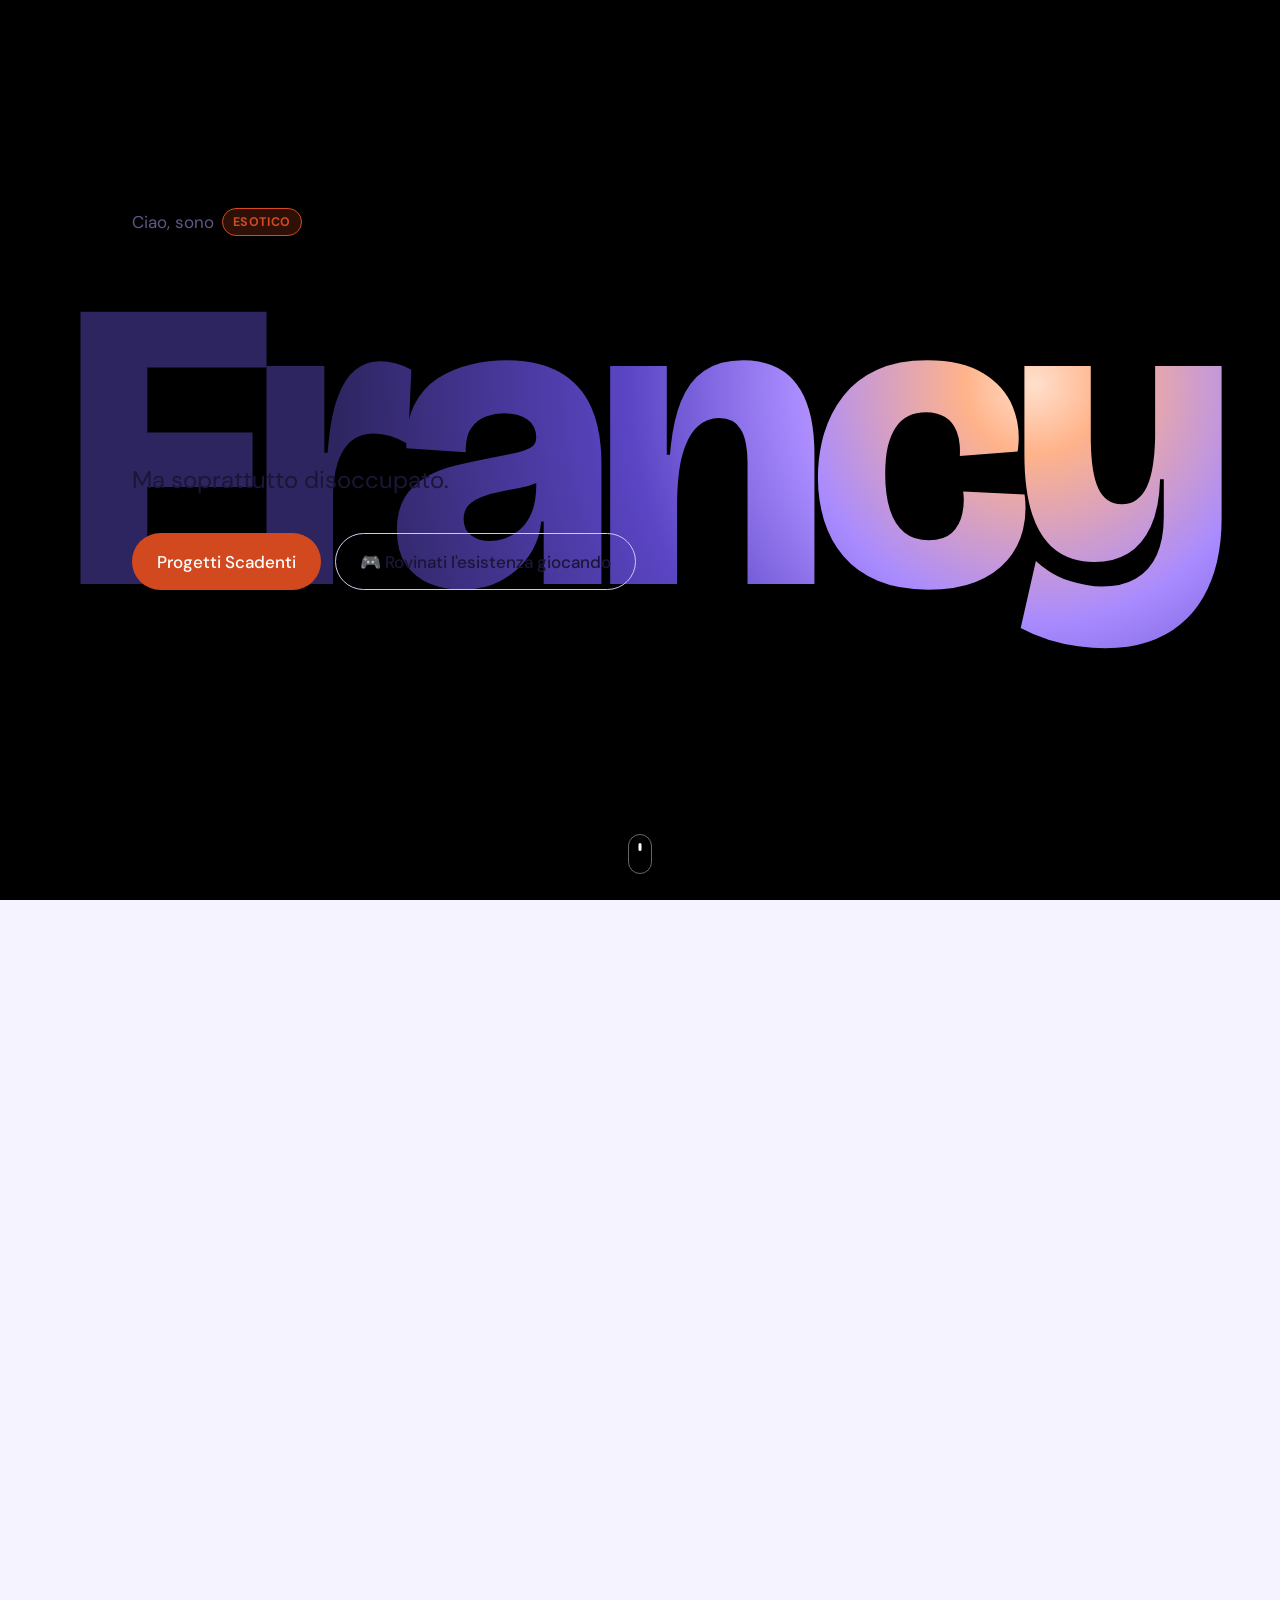
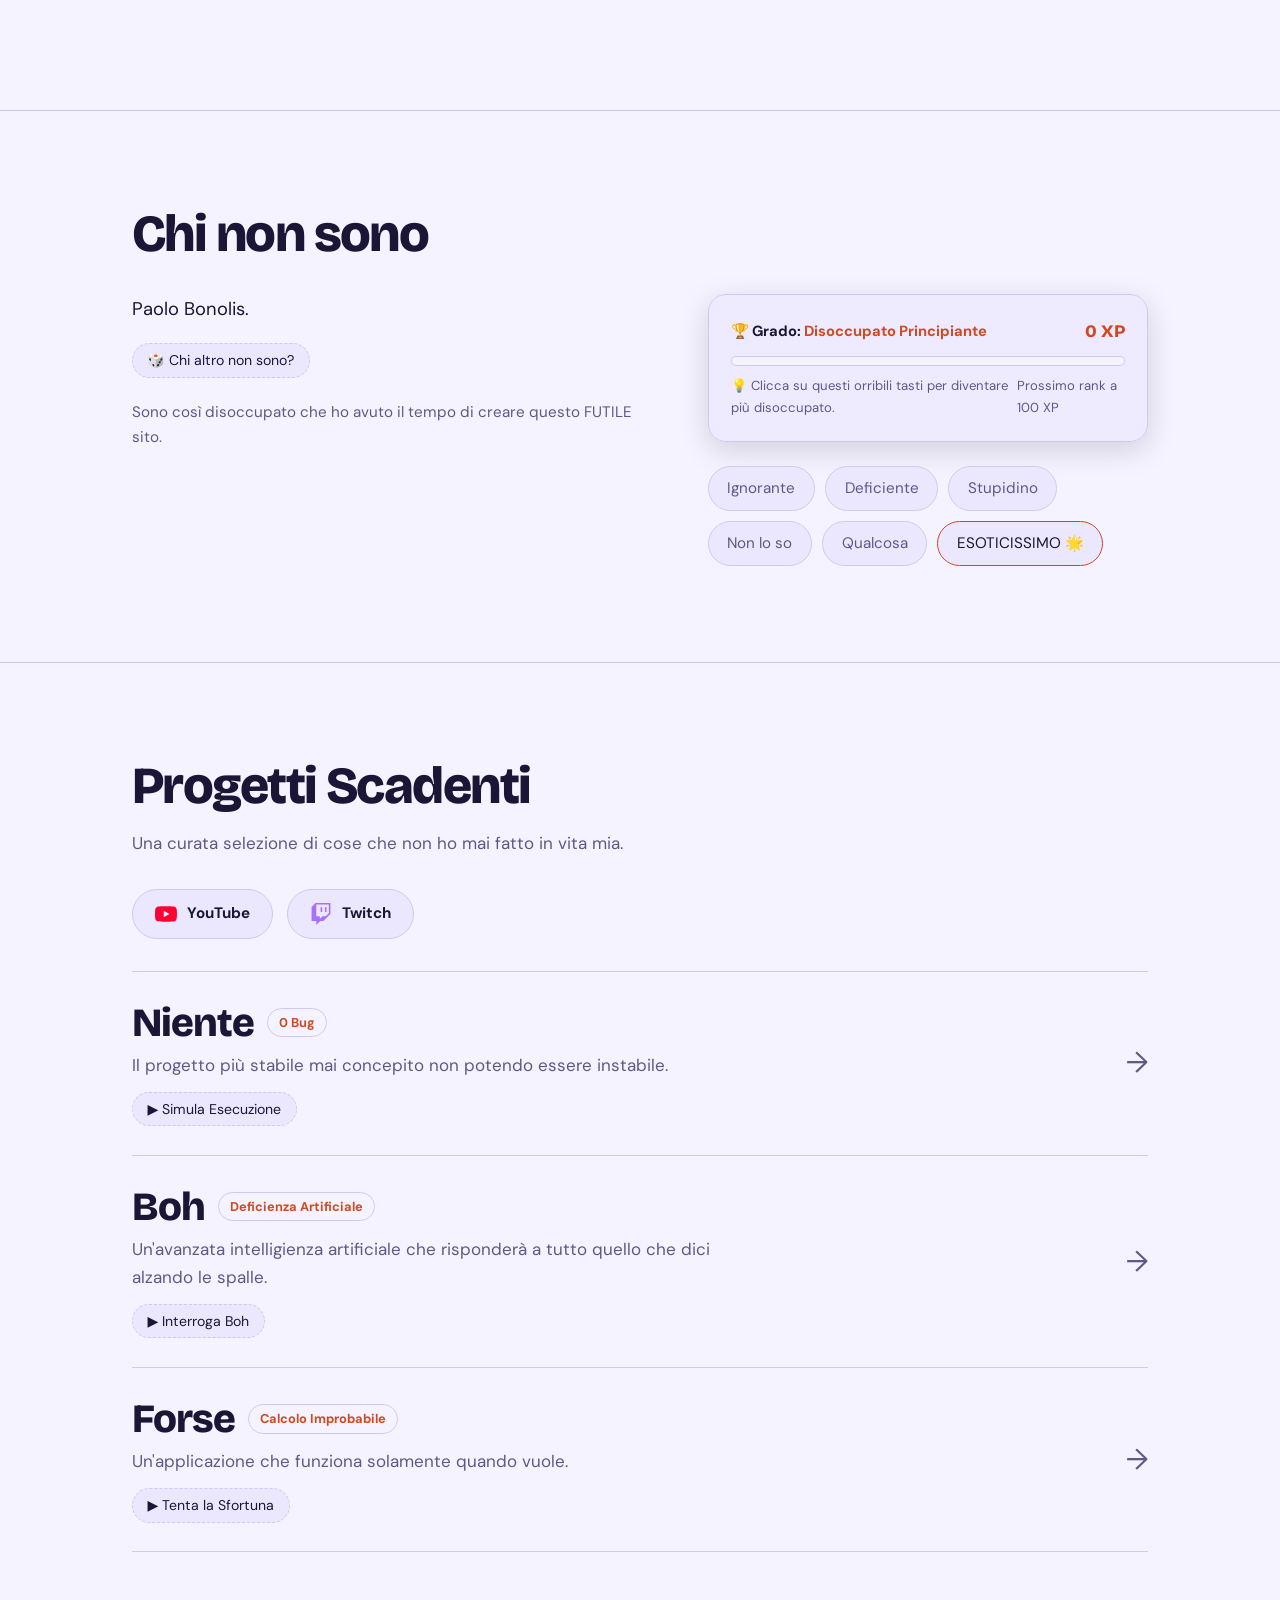
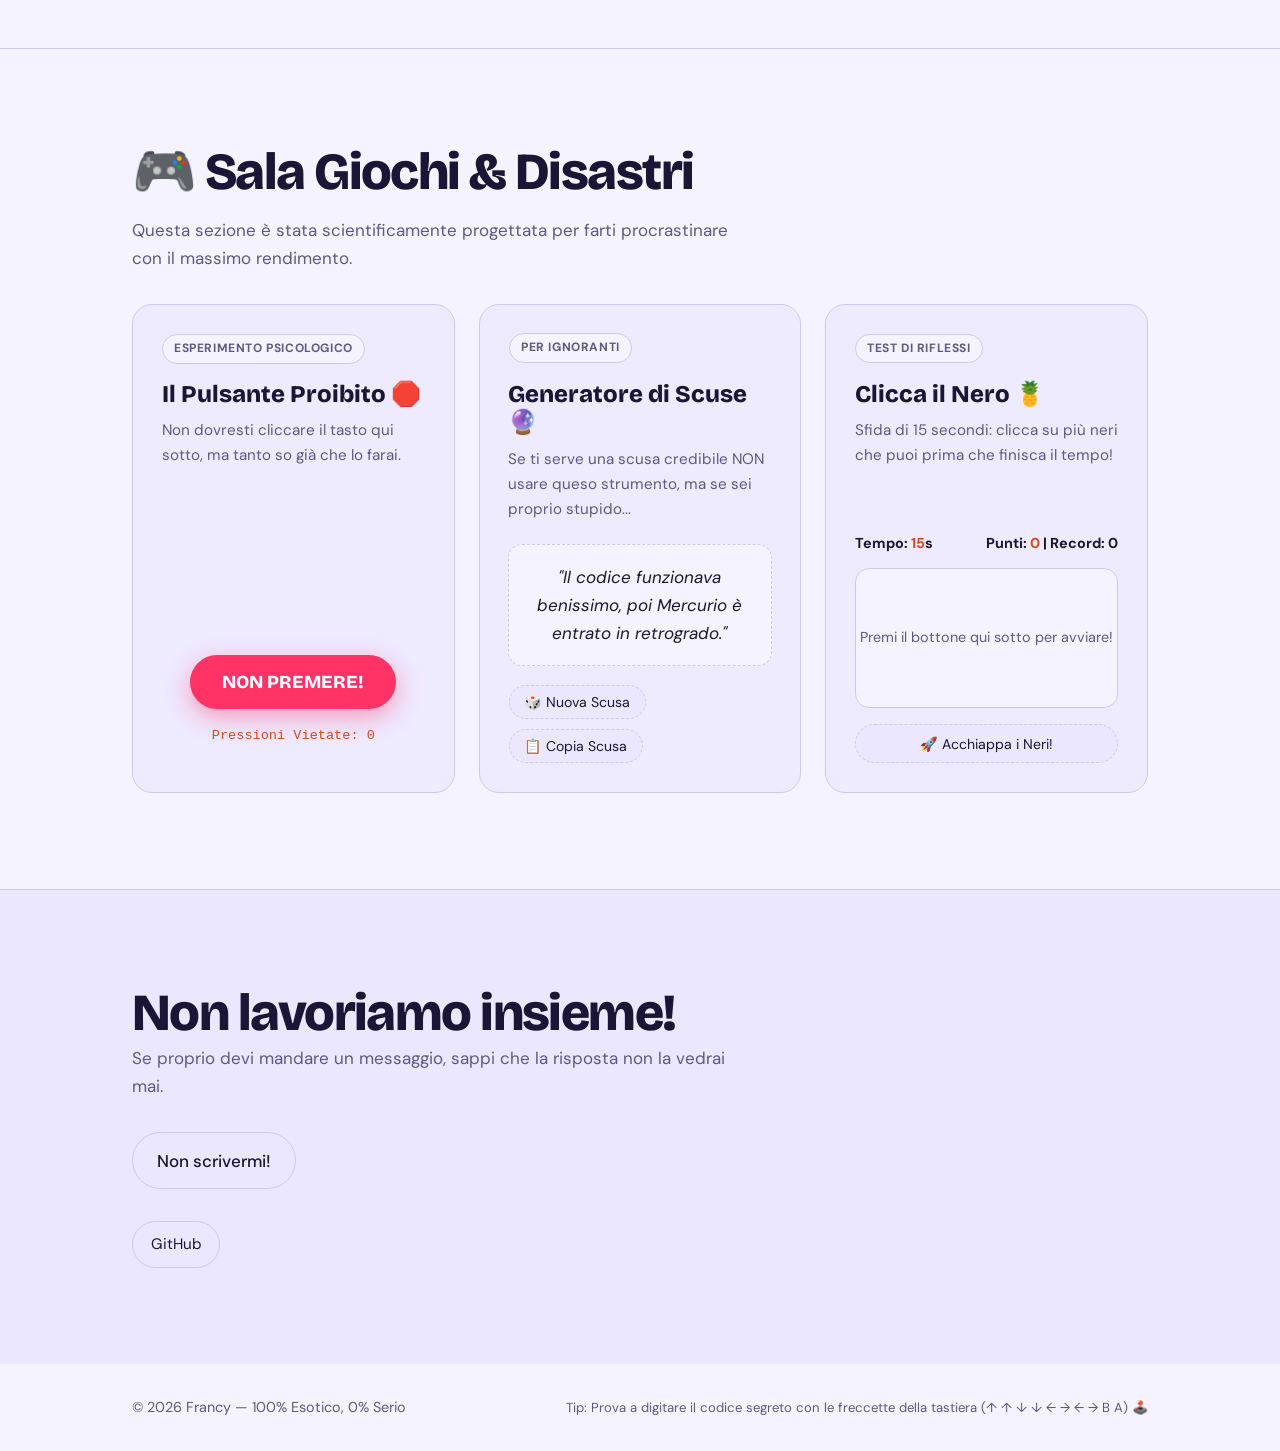
==== commit 21f5ee31: "Enhance projects section and add social media links Added social media buttons for YouTube and Twitc" ====
--- a/index.html
+++ b/index.html
@@ -278,6 +278,34 @@
 .clicker-target:active{transform:scale(0.85)}
 .clicker-stats{display:flex;justify-content:space-between;font-size:.9rem;font-weight:700;margin-bottom:.8rem}
 
+/* Canali Social nei Progetti */
+.projects-channels{
+  display:flex;gap:.9rem;flex-wrap:wrap;margin:0 0 2rem;
+}
+.btn-channel{
+  display:inline-flex;align-items:center;gap:.65rem;
+  padding:.7rem 1.35rem;border-radius:999px;
+  font-weight:700;font-size:.95rem;text-decoration:none;
+  border:1px solid var(--line);background:var(--bg2);color:var(--ink);
+  transition:transform .2s,border-color .2s,box-shadow .2s,background .2s,color .2s;
+  cursor:pointer;
+}
+.btn-channel svg{display:block;flex-shrink:0;transition:transform .2s}
+.btn-channel:hover{transform:translateY(-2px)}
+.btn-channel:hover svg{transform:scale(1.15)}
+
+.btn-youtube:hover{
+  border-color:#ff0033;color:#fff;background:color-mix(in srgb,#ff0033 18%,var(--bg2));
+  box-shadow:0 8px 25px -8px rgba(255,0,51,0.5);
+}
+.btn-youtube svg{color:#ff0033}
+
+.btn-twitch:hover{
+  border-color:#9146ff;color:#fff;background:color-mix(in srgb,#9146ff 18%,var(--bg2));
+  box-shadow:0 8px 25px -8px rgba(145,70,255,0.5);
+}
+.btn-twitch svg{color:#a970ff}
+
 /* ---------- PROGETTI ---------- */
 .proj{
   display:grid;grid-template-columns:1fr auto;gap:.5rem 2rem;align-items:baseline;
@@ -411,8 +439,8 @@
   </a>
   <ul>
     <li class="hide"><a class="link" href="#chi-sono">Chi non sono</a></li>
+    <li class="hide"><a class="link" href="#progetti">Progetti Scadenti</a></li>
     <li class="hide"><a class="link" href="#giochi">Sala Giochi</a></li>
-    <li class="hide"><a class="link" href="#progetti">Non progetti</a></li>
     <li><a class="link" href="#contatti">Forse</a></li>
     <li><button class="nav-icon-btn" id="soundToggle" aria-label="Attiva o disattiva effetti sonori" title="Attiva/disattiva suoni">🔊</button></li>
     <li><button class="nav-icon-btn" id="theme" aria-label="Cambia tema" title="Cambia tema">◐</button></li>
@@ -427,8 +455,8 @@
       <h1 id="name" data-text="Francy" title="Cliccami!">Francy</h1>
       <p class="lead">Ma soprattutto disoccupato.</p>
       <div class="cta">
-        <a class="btn main" href="#giochi" id="btnPlayMain">🎮 Rovinati l'esistenza giocando</a>
-        <a class="btn ghost btn-runaway" id="btnRunaway" href="#contatti">Non scrivermi!</a>
+        <a class="btn main" href="#progetti">Progetti Scadenti</a>
+        <a class="btn ghost" href="#giochi" id="btnPlayMain">🎮 Rovinati l'esistenza giocando</a>
       </div>
     </div>
     <div class="cue" aria-hidden="true"></div>
@@ -470,6 +498,70 @@
   </div>
 </div></section>
 
+<section id="progetti"><div class="wrap">
+  <h2 class="reveal">Progetti Scadenti</h2>
+  <p class="sec-intro reveal">Una curata selezione di cose che non ho mai fatto in vita mia.</p>
+  
+  <div class="projects-channels reveal">
+    <a href="https://youtube.com/@FrancyzYT" target="_blank" rel="noopener noreferrer" class="btn-channel btn-youtube" title="Visita il canale YouTube">
+      <svg width="22" height="22" viewBox="0 0 24 24" fill="currentColor" aria-hidden="true">
+        <path d="M23.498 6.186a3.016 3.016 0 0 0-2.122-2.136C19.505 3.545 12 3.545 12 3.545s-7.505 0-9.377.505A3.017 3.017 0 0 0 .502 6.186C0 8.07 0 12 0 12s0 3.93.502 5.814a3.016 3.016 0 0 0 2.122 2.136c1.871.505 9.376.505 9.376.505s7.505 0 9.377-.505a3.015 3.015 0 0 0 2.122-2.136C24 15.93 24 12 24 12s0-3.93-.502-5.814zM9.545 15.568V8.432L15.818 12l-6.273 3.568z"/>
+      </svg>
+      <span>YouTube</span>
+    </a>
+    <a href="https://twitch.tv/francyz_tv" target="_blank" rel="noopener noreferrer" class="btn-channel btn-twitch" title="Seguimi su Twitch">
+      <svg width="22" height="22" viewBox="0 0 24 24" fill="currentColor" aria-hidden="true">
+        <path d="M11.571 4.714h1.715v5.143H11.57zm4.715 0H18v5.143h-1.714zM6 0L1.714 4.286v15.428h5.143V24l4.286-4.286h3.428L22.286 12V0zm14.571 11.143l-3.428 3.428h-3.429l-3 3v-3H6.857V1.714h13.714Z"/>
+      </svg>
+      <span>Twitch</span>
+    </a>
+  </div>
+
+  <div id="githubProjects">
+    <div class="proj reveal" id="proj1">
+      <div>
+        <div style="display:flex;align-items:center;gap:.8rem;margin-bottom:.4rem">
+          <h3>Niente</h3>
+          <span class="proj-tag">0 Bug</span>
+        </div>
+        <p>Il progetto più stabile mai concepito non potendo essere instabile.</p>
+        <div class="proj-interactive">
+          <button class="btn-micro btn-test-proj" data-proj="niente">▶ Simula Esecuzione</button>
+          <span class="proj-feedback" style="font-size:.85rem;color:var(--accent)"></span>
+        </div>
+      </div>
+    </div>
+
+    <div class="proj reveal" id="proj2">
+      <div>
+        <div style="display:flex;align-items:center;gap:.8rem;margin-bottom:.4rem">
+          <h3>Boh</h3>
+          <span class="proj-tag">Deficienza Artificiale</span>
+        </div>
+        <p>Un'avanzata intelligienza artificiale che risponderà a tutto quello che dici alzando le spalle.</p>
+        <div class="proj-interactive">
+          <button class="btn-micro btn-test-proj" data-proj="boh">▶ Interroga Boh </button>
+          <span class="proj-feedback" style="font-size:.85rem;color:var(--accent)"></span>
+        </div>
+      </div>
+    </div>
+
+    <div class="proj reveal" id="proj3">
+      <div>
+        <div style="display:flex;align-items:center;gap:.8rem;margin-bottom:.4rem">
+          <h3>Forse</h3>
+          <span class="proj-tag">Calcolo Improbabile</span>
+        </div>
+        <p>Un'applicazione che funziona solamente quando vuole.</p>
+        <div class="proj-interactive">
+          <button class="btn-micro btn-test-proj" data-proj="forse">▶ Tenta la Sfortuna</button>
+          <span class="proj-feedback" style="font-size:.85rem;color:var(--accent)"></span>
+        </div>
+      </div>
+    </div>
+  </div>
+</div></section>
+
 <!-- SEZIONE SALA GIOCHI INTERATTIVA -->
 <section id="giochi"><div class="wrap">
   <h2 class="reveal">🎮 Sala Giochi & Disastri</h2>
@@ -528,61 +620,15 @@
   </div>
 </div></section>
 
-<section id="progetti"><div class="wrap">
-  <h2 class="reveal">Non progetti</h2>
-  <p class="sec-intro reveal">Una curata selezione di cose che non ho mai fatto in vita mia.</p>
-  
-  <div class="proj reveal" id="proj1">
-    <div>
-      <div style="display:flex;align-items:center;gap:.8rem;margin-bottom:.4rem">
-        <h3>Niente</h3>
-        <span class="proj-tag">0 Bug</span>
-      </div>
-      <p>Il progetto più stabile mai concepito non potendo essere instabile.</p>
-      <div class="proj-interactive">
-        <button class="btn-micro btn-test-proj" data-proj="niente">▶ Simula Esecuzione</button>
-        <span class="proj-feedback" style="font-size:.85rem;color:var(--accent)"></span>
-      </div>
-    </div>
-  </div>
-
-  <div class="proj reveal" id="proj2">
-    <div>
-      <div style="display:flex;align-items:center;gap:.8rem;margin-bottom:.4rem">
-        <h3>Boh</h3>
-        <span class="proj-tag">Deficienza Artificiale</span>
-      </div>
-      <p>Un'avanzata intelligienza artificiale che risponderà a tutto quello che dici alzando le spalle.</p>
-      <div class="proj-interactive">
-        <button class="btn-micro btn-test-proj" data-proj="boh">▶ Interroga Boh </button>
-        <span class="proj-feedback" style="font-size:.85rem;color:var(--accent)"></span>
-      </div>
-    </div>
-  </div>
-
-  <div class="proj reveal" id="proj3">
-    <div>
-      <div style="display:flex;align-items:center;gap:.8rem;margin-bottom:.4rem">
-        <h3>Forse</h3>
-        <span class="proj-tag">Calcolo Improbabile</span>
-      </div>
-      <p>Un'applicazione che funziona solamente quando vuole.</p>
-      <div class="proj-interactive">
-        <button class="btn-micro btn-test-proj" data-proj="forse">▶ Tenta la Sfortuna</button>
-        <span class="proj-feedback" style="font-size:.85rem;color:var(--accent)"></span>
-      </div>
-    </div>
-  </div>
-</div></section>
-
 <section class="contact" id="contatti"><div class="wrap">
   <h2 class="reveal">Non lavoriamo insieme!</h2>
   <p class="sec-intro reveal">Se proprio devi mandare un messaggio, sappi che la risposta non la vedrai mai.</p>
-  <a class="mail reveal" id="mailLink" href="mailto:francymaesotico@gmail.com" title="Clicca per copiare l'email!">francymaesotico@gmail.com</a>
+  <div style="margin: 1.5rem 0; min-height: 52px; display: flex; align-items: center;">
+    <a class="btn ghost btn-runaway" id="btnRunaway" href="#contatti">Non scrivermi!</a>
+    <a class="mail reveal" id="mailLink" href="mailto:francymaesotico@gmail.com" title="Clicca per copiare l'email!" style="display:none;">francymaesotico@gmail.com</a>
+  </div>
   <div class="social reveal">
-    <a href="#contatti" class="social-link" data-msg="📺 Canale con 0 video ma credo in me stesso">YouTube</a>
-    <a href="#contatti" class="social-link" data-msg="💻 Faccio esperimenti tipo questo (raramente)">GitHub</a>
-    <a href="#contatti" class="social-link" data-msg="🎮 Live di un disoccupato per eccellenza">Twitch</a>
+    <a href="#contatti" class="social-link" id="githubSocialLink" data-msg="💻 Faccio esperimenti tipo questo (raramente)">GitHub</a>
   </div>
 </div></section>
 </main>
@@ -824,12 +870,22 @@
 
   btnRunaway.addEventListener('mouseenter', dodge);
   btnRunaway.addEventListener('click', function(e){
+    e.preventDefault();
     if(runawayCount < 4){
-      e.preventDefault();
       dodge(e);
     } else {
       showToast('Qui mi puoi (sfortunatamente) scrivere...');
       soundPop();
+      btnRunaway.style.display = 'none';
+      var mLink = document.getElementById('mailLink');
+      if(mLink){
+        mLink.style.display = 'inline-block';
+        mLink.classList.add('in');
+        mLink.style.opacity = '1';
+        mLink.style.animation = 'toastIn .5s cubic-bezier(.34,1.56,.64,1) forwards';
+        var rect = mLink.getBoundingClientRect();
+        spawnBurst(rect.left + rect.width / 2, rect.top + rect.height / 2, 25, ['✉️', '🎉', '✨', '💖']);
+      }
     }
   });
 
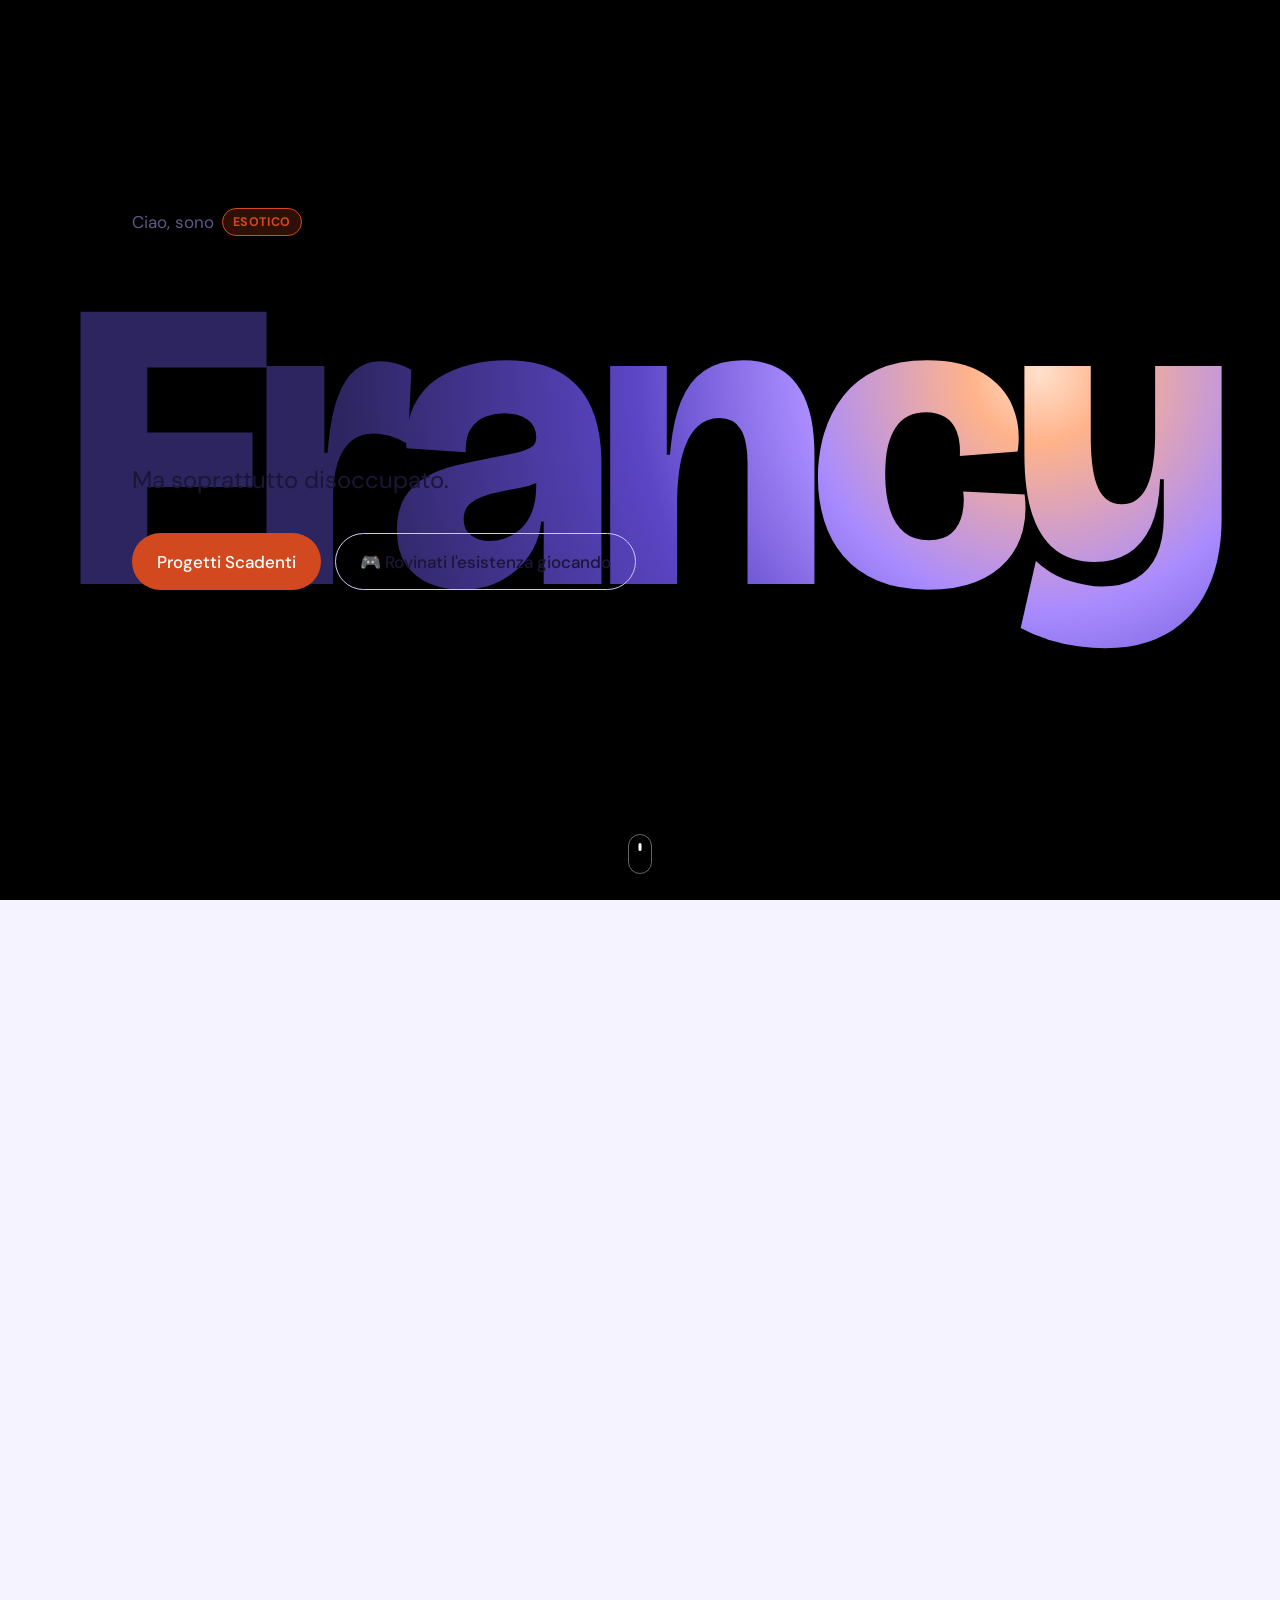
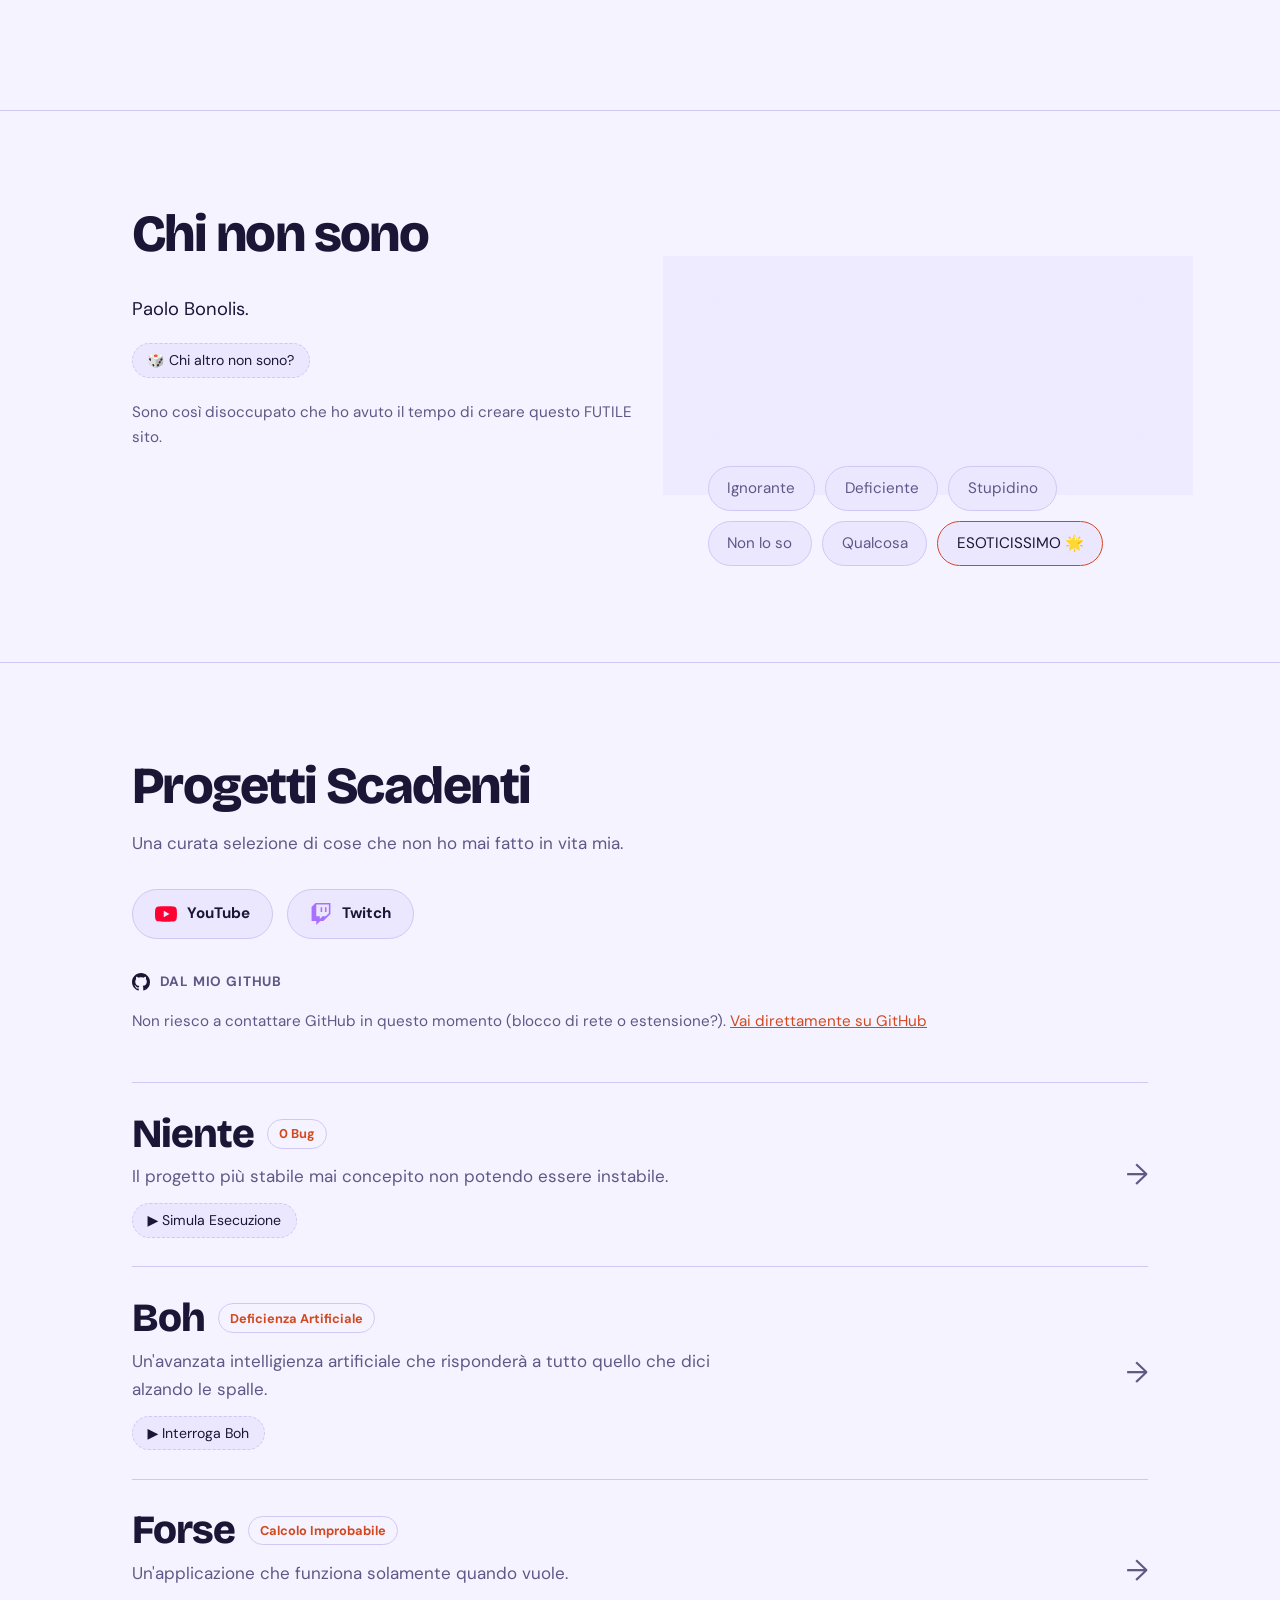
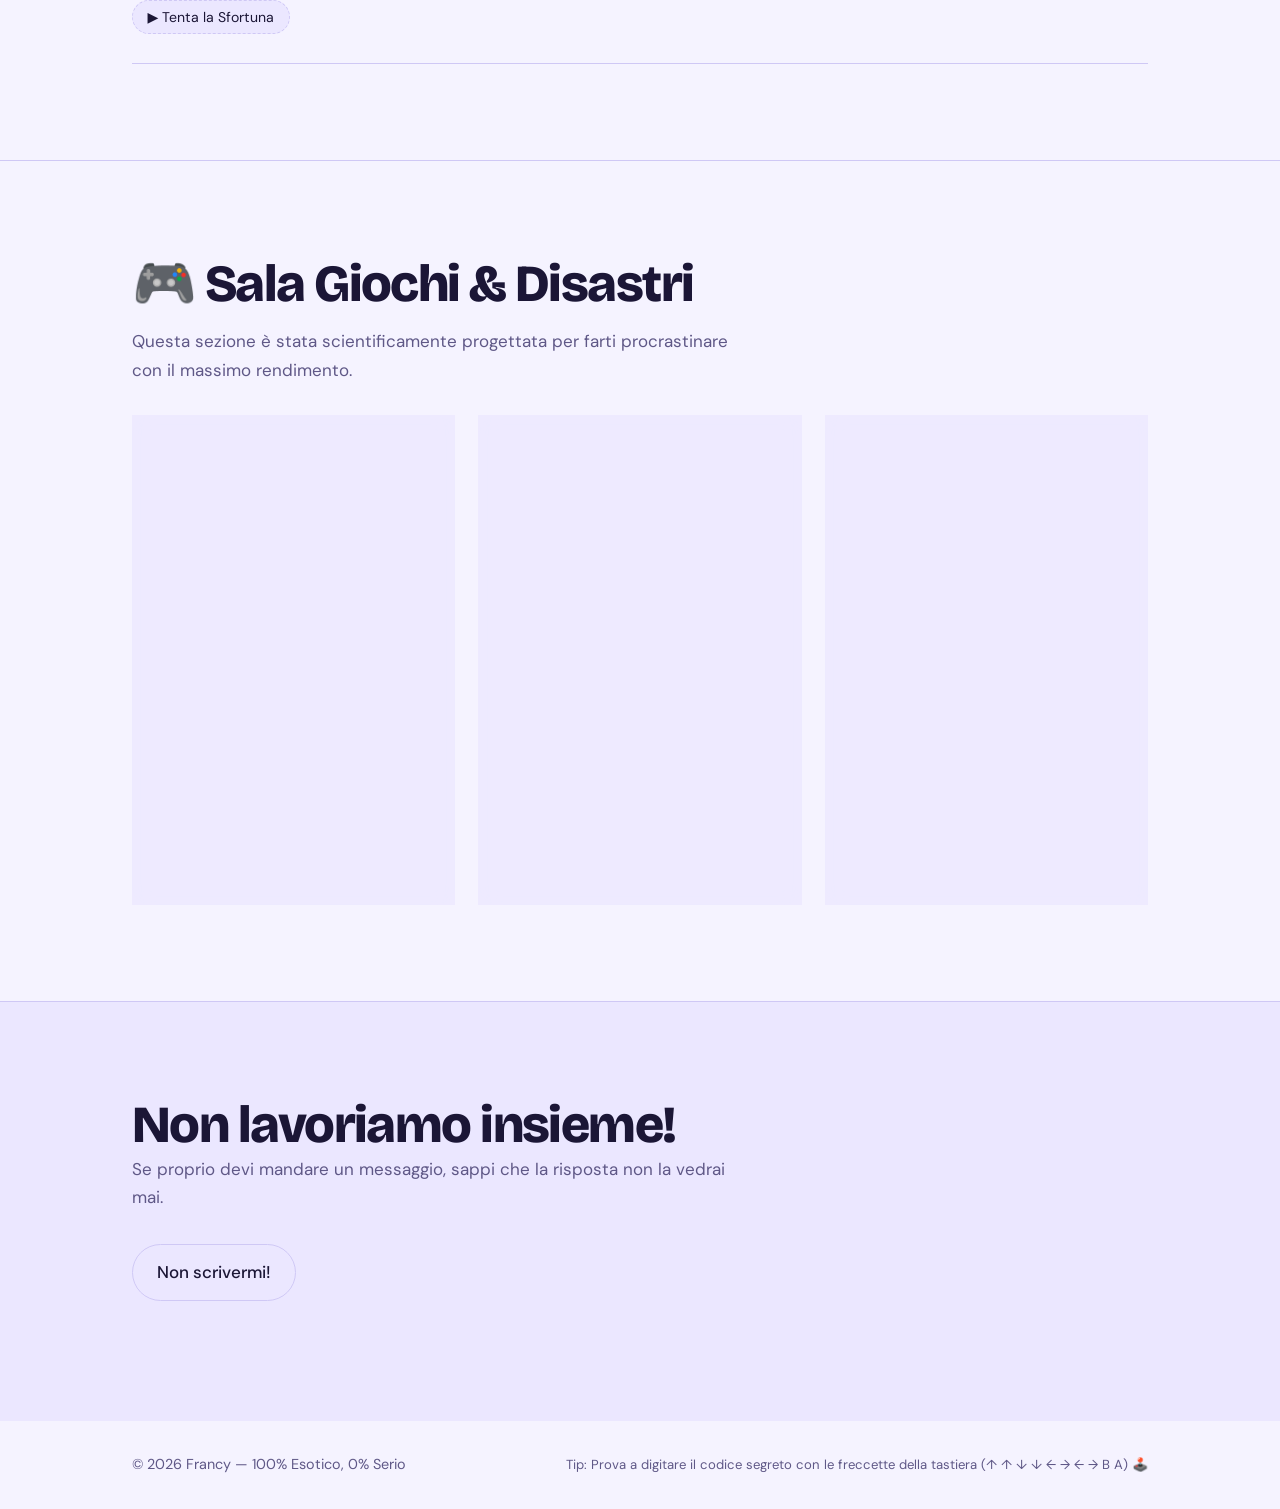
==== commit f6606316: "Update index.html" ====
--- a/index.html
+++ b/index.html
@@ -416,6 +416,44 @@
   .js .reveal{opacity:1;transform:none}
   .btn-runaway{transform:none!important}
 }
+
+/* ---------- REPOSITORY GITHUB (si aggiornano da soli) ---------- */
+.repo-head{display:flex;align-items:center;gap:.6rem;margin:0 0 1rem;color:var(--mute);font-size:.85rem;font-weight:700;text-transform:uppercase;letter-spacing:.06em}
+.repo-head svg{color:var(--ink);flex-shrink:0}
+.repo-grid{display:grid;grid-template-columns:repeat(auto-fill,minmax(260px,1fr));gap:1.1rem;margin:0 0 3rem}
+.repo-card{
+  position:relative;overflow:hidden;display:flex;flex-direction:column;gap:.65rem;
+  padding:1.3rem 1.4rem;border-radius:18px;text-decoration:none;color:inherit;
+  background:var(--card-bg,var(--bg2));border:1px solid var(--line);
+  opacity:0;animation:repoIn .6s cubic-bezier(.2,.7,.2,1) forwards;animation-delay:calc(var(--i,0) * 70ms);
+  transition:border-color .3s,transform .3s,box-shadow .3s;
+}
+.repo-card:hover{
+  border-color:var(--accent);transform:translateY(-3px);
+  box-shadow:0 12px 35px -10px color-mix(in srgb,var(--glow) 35%,transparent);
+}
+@keyframes repoIn{from{opacity:0;translate:0 18px}to{opacity:1;translate:0 0}}
+.repo-top{display:flex;align-items:baseline;justify-content:space-between;gap:.8rem}
+.repo-name{font:800 1.25rem/1.2 var(--display);letter-spacing:-.02em;margin:0;word-break:break-word;transition:color .25s}
+.repo-card:hover .repo-name{color:var(--accent)}
+.repo-arrow{color:var(--mute);transition:transform .3s,color .3s;flex-shrink:0}
+.repo-card:hover .repo-arrow{color:var(--accent);transform:translate(3px,-3px)}
+.repo-desc{
+  margin:0;color:var(--mute);font-size:.93rem;line-height:1.5;
+  display:-webkit-box;-webkit-line-clamp:3;-webkit-box-orient:vertical;overflow:hidden;
+}
+.repo-meta{margin-top:auto;padding-top:.4rem;display:flex;flex-wrap:wrap;gap:.35rem 1rem;font-size:.82rem;color:var(--mute)}
+.repo-meta span{display:inline-flex;align-items:center;gap:.4rem}
+.repo-dot{width:10px;height:10px;border-radius:50%;background:var(--mute);display:inline-block}
+.repo-card.sk{animation:none;opacity:1;pointer-events:none}
+.repo-card.sk i{display:block;height:.85rem;border-radius:6px;background:linear-gradient(90deg,var(--line),color-mix(in srgb,var(--line) 40%,transparent),var(--line));background-size:200% 100%;animation:repoShimmer 1.3s linear infinite}
+.repo-card.sk i:nth-child(1){width:55%;height:1.2rem}
+.repo-card.sk i:nth-child(2){width:95%}
+.repo-card.sk i:nth-child(3){width:70%}
+@keyframes repoShimmer{to{background-position:-200% 0}}
+.repo-msg{grid-column:1/-1;color:var(--mute);font-size:.95rem;margin:0}
+.repo-msg a{color:var(--accent)}
+@media(prefers-reduced-motion:reduce){.repo-card{opacity:1}}
 </style>
 </head>
 <body>
@@ -517,6 +555,12 @@
     </a>
   </div>
 
+  <div class="repo-head reveal">
+    <svg width="18" height="18" viewBox="0 0 16 16" fill="currentColor" aria-hidden="true"><path d="M8 0C3.58 0 0 3.58 0 8c0 3.54 2.29 6.53 5.47 7.59.4.07.55-.17.55-.38 0-.19-.01-.82-.01-1.49-2.01.37-2.53-.49-2.69-.94-.09-.23-.48-.94-.82-1.13-.28-.15-.68-.52-.01-.53.63-.01 1.08.58 1.23.82.72 1.21 1.87.87 2.33.66.07-.52.28-.87.51-1.07-1.78-.2-3.64-.89-3.64-3.95 0-.87.31-1.59.82-2.15-.08-.2-.36-1.02.08-2.12 0 0 .67-.21 2.2.82.64-.18 1.32-.27 2-.27.68 0 1.36.09 2 .27 1.53-1.04 2.2-.82 2.2-.82.44 1.1.16 1.92.08 2.12.51.56.82 1.27.82 2.15 0 3.07-1.87 3.75-3.65 3.95.29.25.54.73.54 1.48 0 1.07-.01 1.93-.01 2.2 0 .21.15.46.55.38A8.013 8.013 0 0016 8c0-4.42-3.58-8-8-8z"/></svg>
+    <span>Dal mio GitHub</span>
+  </div>
+  <div class="repo-grid" id="repoGrid" aria-live="polite"></div>
+
   <div id="githubProjects">
     <div class="proj reveal" id="proj1">
       <div>
@@ -627,9 +671,6 @@
     <a class="btn ghost btn-runaway" id="btnRunaway" href="#contatti">Non scrivermi!</a>
     <a class="mail reveal" id="mailLink" href="mailto:francymaesotico@gmail.com" title="Clicca per copiare l'email!" style="display:none;">francymaesotico@gmail.com</a>
   </div>
-  <div class="social reveal">
-    <a href="#contatti" class="social-link" id="githubSocialLink" data-msg="💻 Faccio esperimenti tipo questo (raramente)">GitHub</a>
-  </div>
 </div></section>
 </main>
 
@@ -1437,5 +1478,154 @@
   window.addEventListener('load', measure);
 })();
 </script>
+
+<script>
+/* Repository GitHub: letti in automatico dall'API pubblica, niente da aggiornare a mano. */
+(function(){
+  var USER = 'Fraaancy';
+  var grid = document.getElementById('repoGrid');
+  if (!grid) return;
+
+  var CACHE_KEY = 'repos:' + USER, TTL = 10 * 60 * 1000;
+  var LANG = {
+    'Python':'#3572A5','JavaScript':'#f1e05a','TypeScript':'#3178c6','HTML':'#e34c26','CSS':'#563d7c',
+    'C':'#808080','C++':'#f34b7d','C#':'#178600','Java':'#b07219','Go':'#00ADD8','Rust':'#dea584',
+    'Shell':'#89e051','PowerShell':'#5391fe','Batchfile':'#C1F12E','Lua':'#6a7bff','PHP':'#4F5D95',
+    'Ruby':'#701516','Kotlin':'#A97BFF','Swift':'#F05138','Dart':'#00B4AB','Jupyter Notebook':'#DA5B0B'
+  };
+
+  function el(tag, cls, text){
+    var n = document.createElement(tag);
+    if (cls) n.className = cls;
+    if (text != null) n.textContent = text;
+    return n;
+  }
+
+  function ago(iso){
+    var d = Math.floor((Date.now() - new Date(iso).getTime()) / 86400000);
+    if (d < 1)  return 'aggiornato oggi';
+    if (d === 1) return 'aggiornato ieri';
+    if (d < 30) return 'aggiornato ' + d + ' giorni fa';
+    var m = Math.floor(d / 30);
+    if (m < 12) return 'aggiornato ' + m + (m === 1 ? ' mese fa' : ' mesi fa');
+    var y = Math.floor(d / 365);
+    return 'aggiornato ' + y + (y === 1 ? ' anno fa' : ' anni fa');
+  }
+
+  function skeleton(){
+    grid.textContent = '';
+    for (var i = 0; i < 3; i++){
+      var c = el('div', 'repo-card sk');
+      c.appendChild(el('i')); c.appendChild(el('i')); c.appendChild(el('i'));
+      grid.appendChild(c);
+    }
+  }
+
+  function message(text, withLink){
+    grid.textContent = '';
+    var p = el('p', 'repo-msg', text + ' ');
+    if (withLink){
+      var a = el('a', null, 'Vai direttamente su GitHub');
+      a.href = 'https://github.com/' + USER; a.target = '_blank'; a.rel = 'noopener noreferrer';
+      p.appendChild(a);
+    }
+    grid.appendChild(p);
+  }
+
+  function card(r, i){
+    var a = el('a', 'repo-card');
+    a.href = r.html_url; a.target = '_blank'; a.rel = 'noopener noreferrer';
+    a.style.setProperty('--i', i);
+
+    var top = el('div', 'repo-top');
+    top.appendChild(el('h3', 'repo-name', r.name));
+    top.appendChild(el('span', 'repo-arrow', '↗'));
+    a.appendChild(top);
+
+    a.appendChild(el('p', 'repo-desc', r.description || 'Nessuna descrizione.'));
+
+    var meta = el('div', 'repo-meta');
+    if (r.language){
+      var l = el('span');
+      var dot = el('i', 'repo-dot'); dot.style.background = LANG[r.language] || 'var(--mute)';
+      l.appendChild(dot); l.appendChild(document.createTextNode(r.language));
+      meta.appendChild(l);
+    }
+    if (r.stargazers_count > 0) meta.appendChild(el('span', null, '★ ' + r.stargazers_count));
+    if (r.forks_count > 0)      meta.appendChild(el('span', null, '⑂ ' + r.forks_count));
+    meta.appendChild(el('span', null, ago(r.pushed_at || r.updated_at)));
+    a.appendChild(meta);
+    return a;
+  }
+
+  function render(repos){
+    var own = repos.filter(function(r){
+      var n = r.name.toLowerCase();
+      return !r.fork && n !== (USER + '.github.io').toLowerCase() && n !== USER.toLowerCase();
+    }).sort(function(a, b){
+      return new Date(b.pushed_at || b.updated_at) - new Date(a.pushed_at || a.updated_at);
+    });
+    if (!own.length){ message('Ancora nessun repository pubblico.', true); return; }
+    grid.textContent = '';
+    own.forEach(function(r, i){ grid.appendChild(card(r, i)); });
+  }
+
+  function readCache(){
+    try { return JSON.parse(localStorage.getItem(CACHE_KEY) || 'null'); } catch(e){ return null; }
+  }
+  function writeCache(d){
+    try { localStorage.setItem(CACHE_KEY, JSON.stringify({t: Date.now(), d: d})); } catch(e){}
+  }
+  function getJSON(url){
+    return fetch(url, {headers: {'Accept': 'application/vnd.github+json'}}).then(function(res){
+      if (!res.ok){ var e = new Error('HTTP ' + res.status); e.status = res.status; throw e; }
+      return res.json();
+    });
+  }
+
+  var cached = readCache();
+  if (cached && Date.now() - cached.t < TTL){ render(cached.d); return; }
+
+  skeleton();
+  var firstErr = null;
+  // 1) repos.json: file dello stesso sito, aggiornato in automatico da GitHub Actions
+  //    (niente richieste esterne, quindi nessun blocco o limite)
+  function loadLocal(){
+    return fetch('repos.json', {cache: 'no-cache'}).then(function(res){
+      if (!res.ok) throw new Error('repos.json ' + res.status);
+      return res.json();
+    }).then(function(d){
+      if (!Array.isArray(d) || !d.length) throw new Error('repos.json vuoto');
+      return d;
+    });
+  }
+
+  // 2) altrimenti l'API pubblica di GitHub, 3) altrimenti la ricerca
+  loadLocal()
+    .catch(function(){
+      return getJSON('https://api.github.com/users/' + USER + '/repos?per_page=100&sort=pushed&type=owner');
+    })
+    .catch(function(err){
+      // Es. limite di richieste raggiunto: riprovo con la ricerca (limite separato)
+      firstErr = err;
+      return getJSON('https://api.github.com/search/repositories?q=user:' + USER + '&sort=updated&per_page=100')
+        .then(function(d){
+          if (!d.items || !d.items.length) throw err;
+          return d.items;
+        });
+    })
+    .then(function(data){ writeCache(data); render(data); })
+    .catch(function(err){
+      err = firstErr || err;
+      console.warn('[repo GitHub]', err);
+      if (cached && cached.d){ render(cached.d); return; }   // meglio dati un po' vecchi che niente
+      var st = err && err.status;
+      var text = (st === 403 || st === 429) ? 'GitHub sta limitando le richieste da questa connessione, riprova tra un po\u2019.'
+               : st === 404 ? 'Utente GitHub non trovato.'
+               : 'Non riesco a contattare GitHub in questo momento (blocco di rete o estensione?).';
+      message(text + (st ? ' (errore ' + st + ')' : ''), true);
+    });
+})();
+</script>
 </body>
 </html>
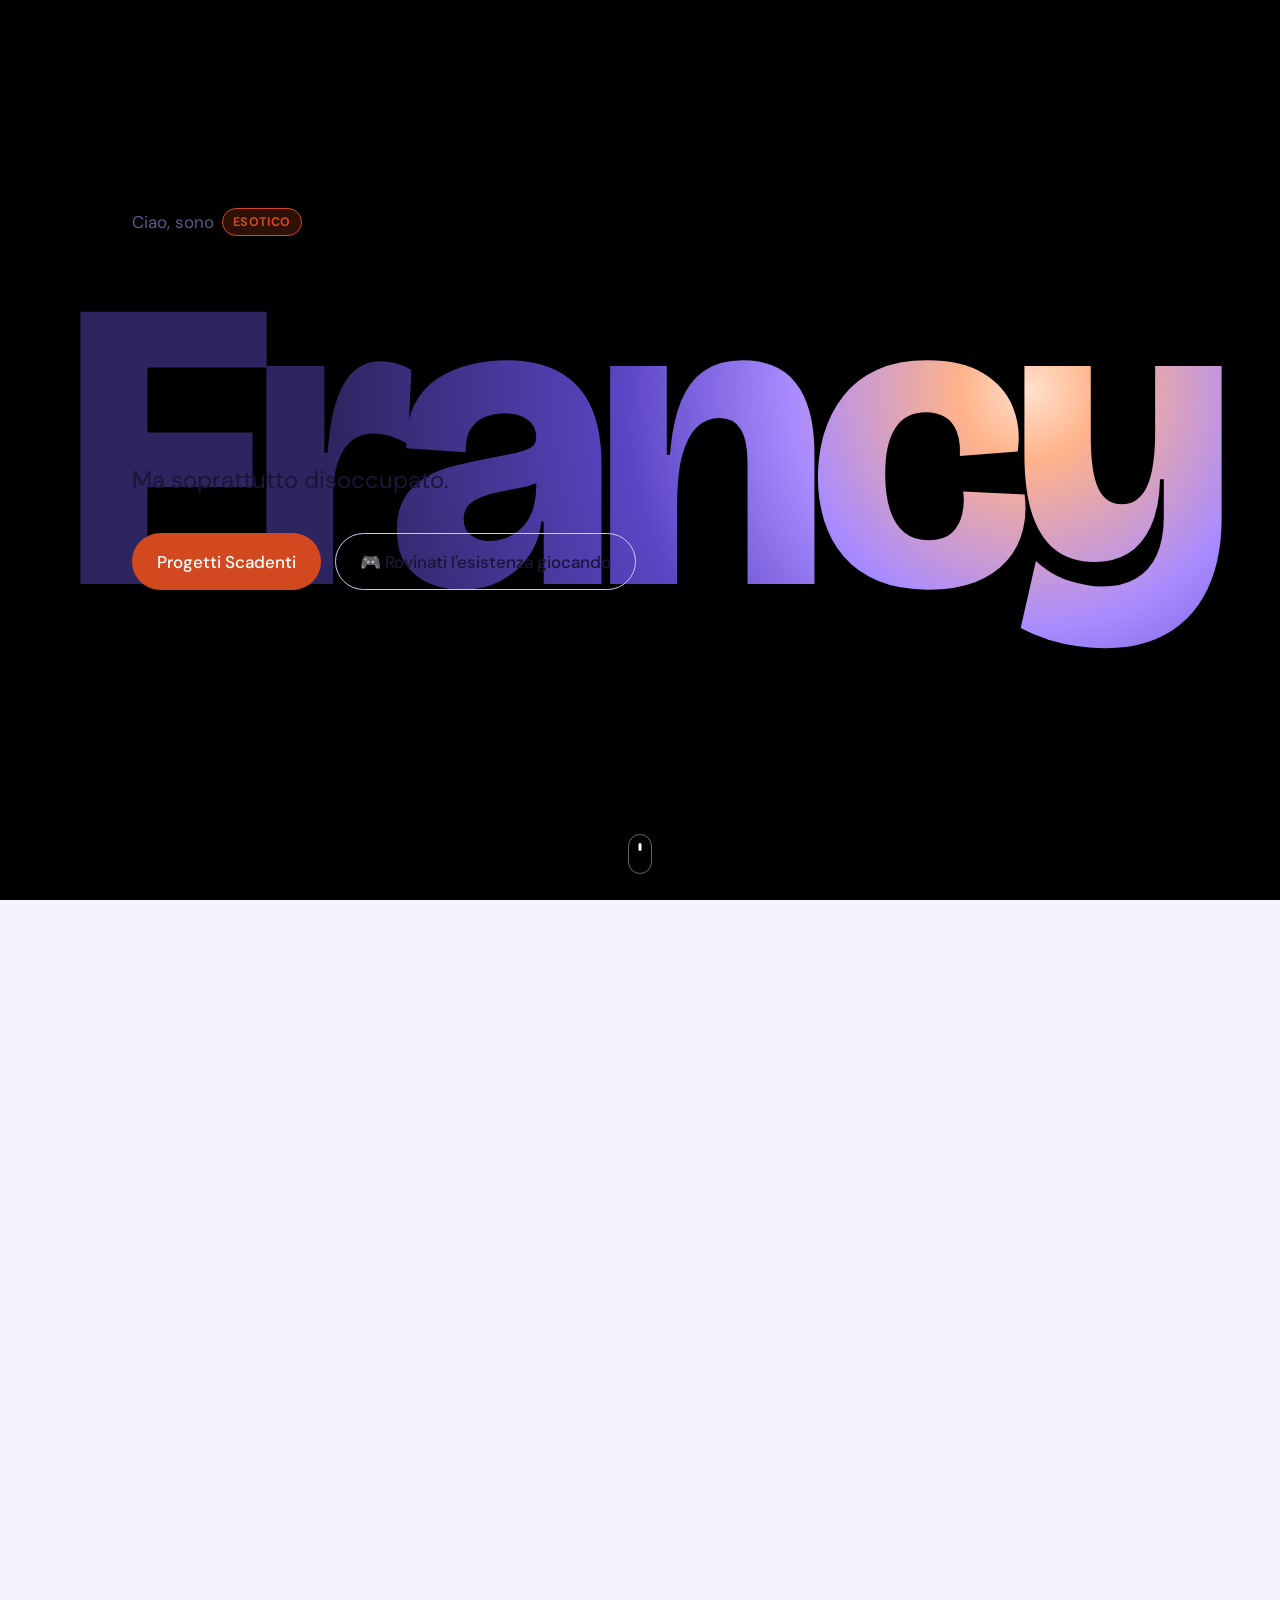
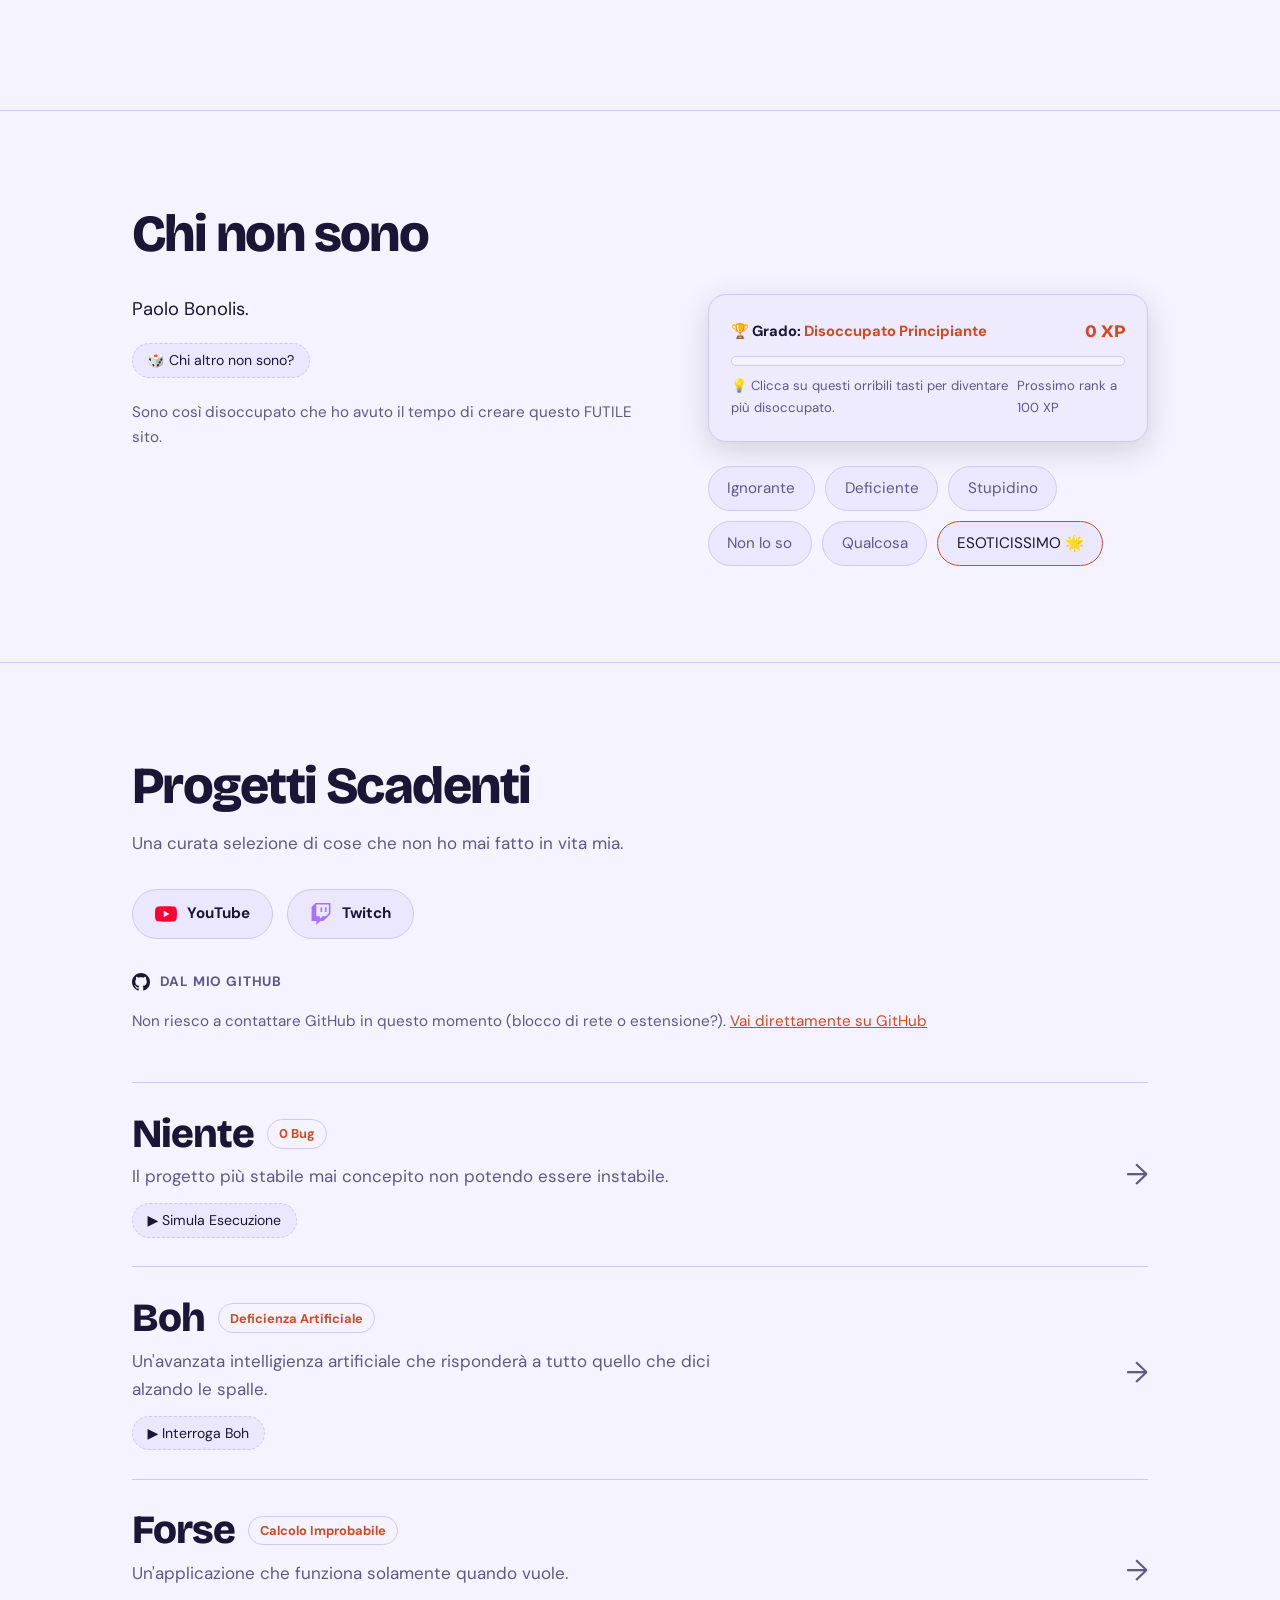
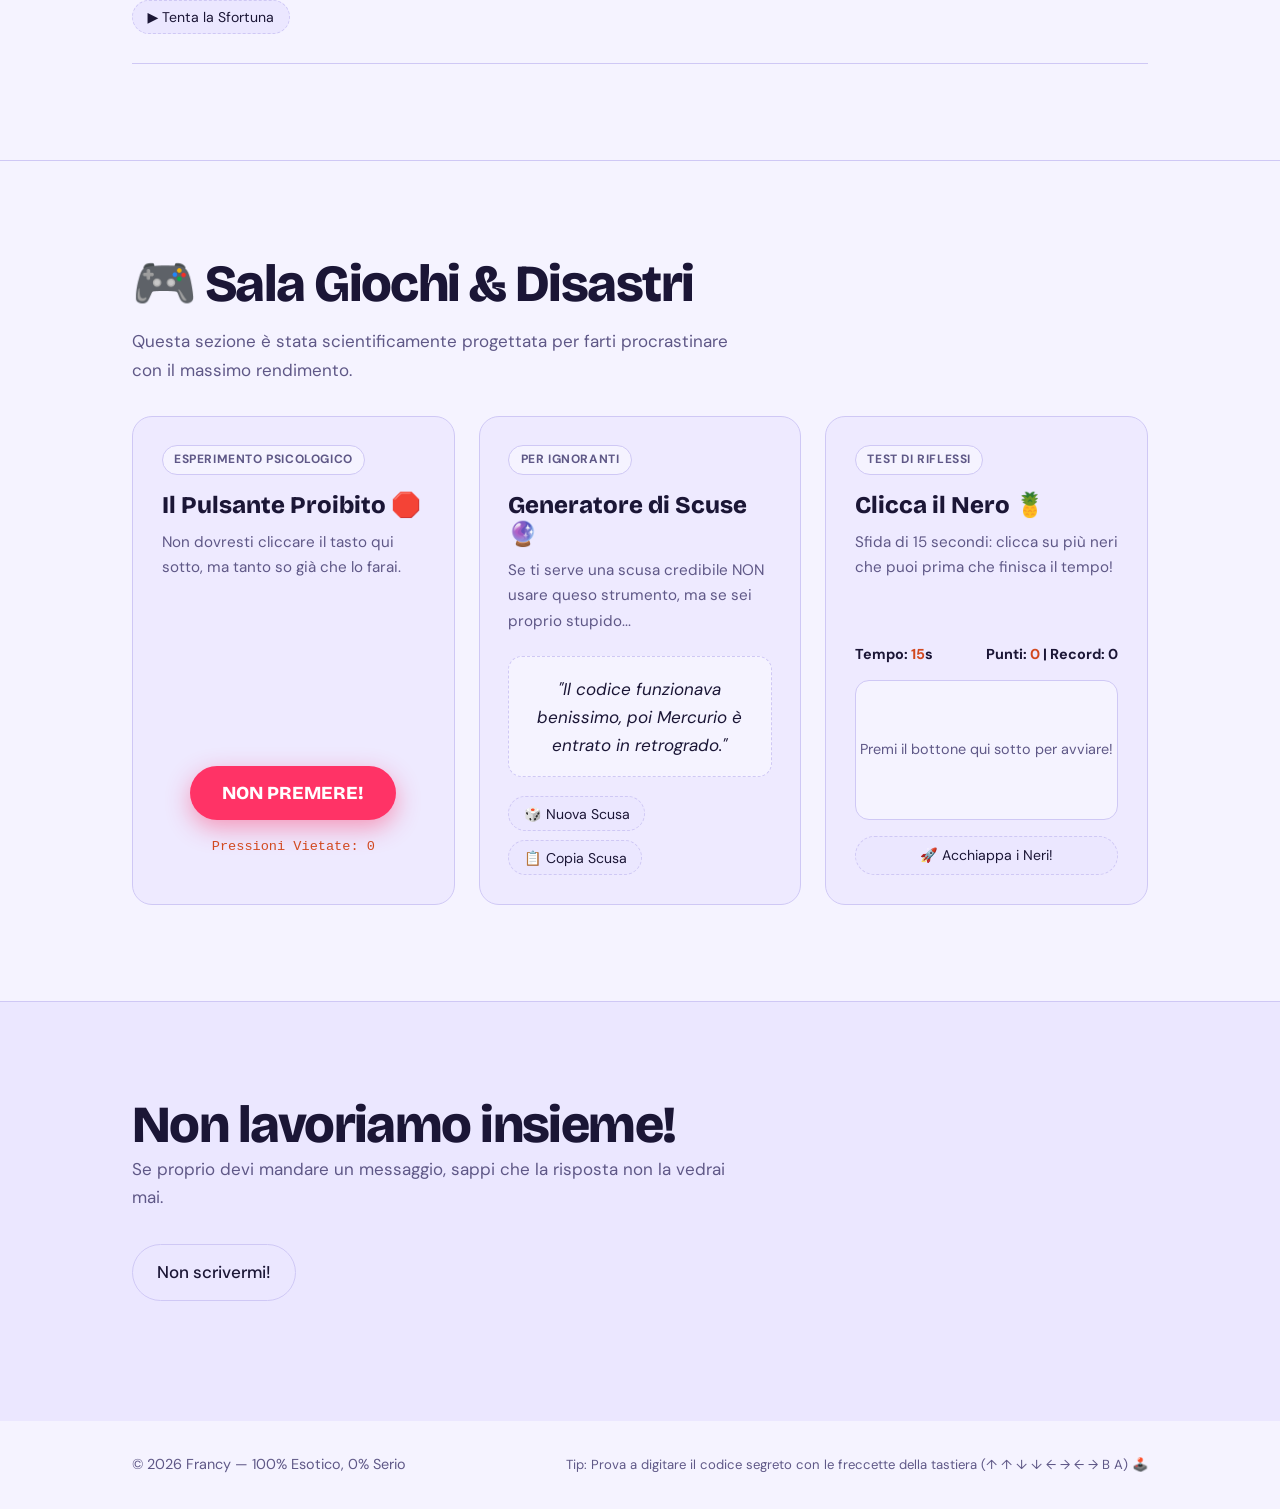
==== commit bc710b6d: "Refactor background styles and remove sound toggle Updated background styles using color-mix for var" ====
--- a/index.html
+++ b/index.html
@@ -57,6 +57,7 @@
   border-bottom:1px solid transparent;transition:border-color .3s;
   opacity:var(--na,1);
 }
+html.fx-busy nav{backdrop-filter:none;-webkit-backdrop-filter:none;background:color-mix(in srgb,var(--bg) 94%,transparent)}
 nav.off{pointer-events:none}
 nav.off:focus-within{opacity:1;pointer-events:auto}
 nav.scrolled{border-bottom-color:var(--line)}
@@ -184,7 +185,7 @@
 
 /* Box Gamification XP */
 .xp-box{
-  background:var(--card-bg);backdrop-filter:blur(10px);
+  background:color-mix(in srgb,var(--bg2) 74%,var(--bg));
   border:1px solid var(--line);border-radius:18px;padding:1.4rem;
   margin-bottom:1.5rem;box-shadow:0 8px 30px rgba(0,0,0,0.15);
 }
@@ -223,7 +224,7 @@
   display:grid;grid-template-columns:repeat(auto-fit,minmax(300px,1fr));gap:1.5rem;
 }
 .game-card{
-  background:var(--card-bg);backdrop-filter:blur(10px);
+  background:color-mix(in srgb,var(--bg2) 74%,var(--bg));
   border:1px solid var(--line);border-radius:20px;padding:1.8rem;
   display:flex;flex-direction:column;justify-content:space-between;
   position:relative;overflow:hidden;transition:border-color .3s,transform .3s,box-shadow .3s;
@@ -351,7 +352,7 @@
   z-index:10001;display:flex;flex-direction:column;gap:8px;pointer-events:none;
 }
 .toast{
-  background:var(--card-bg);backdrop-filter:blur(16px);-webkit-backdrop-filter:blur(16px);
+  background:color-mix(in srgb,var(--bg2) 94%,transparent);
   color:var(--ink);border:1px solid var(--accent);padding:.8rem 1.4rem;
   border-radius:999px;box-shadow:0 10px 35px rgba(0,0,0,0.3);
   font-size:.92rem;font-weight:500;display:flex;align-items:center;gap:.6rem;
@@ -364,7 +365,7 @@
 /* ---------- BANNER TARALLO (COOKIE IRONICO) ---------- */
 .tarallo-banner{
   position:fixed;bottom:20px;right:20px;z-index:999;
-  background:var(--card-bg);backdrop-filter:blur(16px);-webkit-backdrop-filter:blur(16px);
+  background:color-mix(in srgb,var(--bg2) 94%,transparent);
   border:1px solid var(--line);border-radius:18px;padding:1.1rem 1.3rem;
   max-width:320px;box-shadow:0 12px 35px rgba(0,0,0,0.35);
   font-size:.88rem;display:flex;flex-direction:column;gap:.7rem;
@@ -387,7 +388,7 @@
 .tarallo-btn.reject:hover{color:var(--ink);border-color:var(--ink)}
 
 /* Effetto scuotimento schermo (Screen Shake) */
-.shake{animation:screenShake .4s cubic-bezier(.36,.07,.19,.97) both}
+body.shake>header,body.shake>main,body.shake>footer{animation:screenShake .4s cubic-bezier(.36,.07,.19,.97) both}
 @keyframes screenShake{
   10%,90%{transform:translate3d(-2px,0,0)}
   20%,80%{transform:translate3d(3px,0,0)}
@@ -396,13 +397,27 @@
 }
 
 /* Modalità Party Esotico */
-body.party-mode{
+/* Modalità LSD: hue-rotate su TUTTA la pagina (come prima), ma applicato da un velo
+   a schermo intero con backdrop-filter. Il browser filtra solo ciò che si vede nella finestra
+   invece dell'intera pagina alta migliaia di pixel, quindi è molto più fluido, e non sposta
+   gli elementi fissi (barra in alto, toast, particelle). */
+#lsd{display:none;position:fixed;inset:0;z-index:10002;pointer-events:none}
+body.party-mode #lsd{
+  display:block;
+  -webkit-backdrop-filter:hue-rotate(0deg);backdrop-filter:hue-rotate(0deg);
   animation:partyFlash 4s linear infinite alternate;
+  will-change:backdrop-filter;
 }
 @keyframes partyFlash{
-  0%{filter:hue-rotate(0deg)}
-  50%{filter:hue-rotate(180deg)}
-  100%{filter:hue-rotate(360deg)}
+  from{-webkit-backdrop-filter:hue-rotate(0deg);backdrop-filter:hue-rotate(0deg)}
+  to{-webkit-backdrop-filter:hue-rotate(360deg);backdrop-filter:hue-rotate(360deg)}
+}
+/* durante l'effetto niente doppio blur sulla barra in alto */
+body.party-mode nav{backdrop-filter:none;-webkit-backdrop-filter:none;background:color-mix(in srgb,var(--bg) 94%,transparent)}
+/* browser senza backdrop-filter: vecchio metodo */
+@supports not ((backdrop-filter:hue-rotate(1deg)) or (-webkit-backdrop-filter:hue-rotate(1deg))){
+  body.party-mode{animation:partyFlashBody 4s linear infinite alternate}
+  @keyframes partyFlashBody{from{filter:hue-rotate(0deg)}to{filter:hue-rotate(360deg)}}
 }
 
 /* ---------- REVEAL ALLO SCROLL ---------- */
@@ -460,6 +475,7 @@
 
 <canvas id="fx-canvas"></canvas>
 <div id="toast-container"></div>
+<div id="lsd" aria-hidden="true"></div>
 
 <!-- Cookie Banner Ironico -->
 <div class="tarallo-banner" id="taralloBanner">
@@ -480,7 +496,6 @@
     <li class="hide"><a class="link" href="#progetti">Progetti Scadenti</a></li>
     <li class="hide"><a class="link" href="#giochi">Sala Giochi</a></li>
     <li><a class="link" href="#contatti">Forse</a></li>
-    <li><button class="nav-icon-btn" id="soundToggle" aria-label="Attiva o disattiva effetti sonori" title="Attiva/disattiva suoni">🔊</button></li>
     <li><button class="nav-icon-btn" id="theme" aria-label="Cambia tema" title="Cambia tema">◐</button></li>
   </ul>
 </div></nav>
@@ -697,7 +712,6 @@
      SINTETIZZATORE AUDIO WEB (Zero dipendenze esterne!)
      ========================================================================== */
   var audioCtx = null;
-  var soundEnabled = true;
 
   function initAudio(){
     if(!audioCtx){
@@ -709,7 +723,6 @@
   }
 
   function playTone(freq, type, duration, vol){
-    if(!soundEnabled) return;
     try{
       initAudio();
       var osc = audioCtx.createOscillator();
@@ -731,7 +744,6 @@
   }
 
   function soundBoing(){
-    if(!soundEnabled) return;
     try{
       initAudio();
       var osc = audioCtx.createOscillator();
@@ -755,20 +767,12 @@
   }
 
   function soundFanfare(){
-    if(!soundEnabled) return;
     var fan = [261.63, 329.63, 392.00, 523.25];
     fan.forEach(function(f, i){
       setTimeout(function(){ playTone(f, 'triangle', 0.35, 0.18); }, i * 90);
     });
   }
 
-  var soundToggleBtn = document.getElementById('soundToggle');
-  soundToggleBtn.addEventListener('click', function(){
-    soundEnabled = !soundEnabled;
-    soundToggleBtn.textContent = soundEnabled ? '🔊' : '🔇';
-    showToast(soundEnabled ? '🔊 Effetti sonori attivati!' : '🔇 Suoni silenziati');
-    if(soundEnabled) soundPop();
-  });
 
   /* ==========================================================================
      SISTEMA PARTICELLE & CORIANDOLI (CANVAS 2D ULTRA-LEGGERO)
@@ -785,72 +789,107 @@
   window.addEventListener('resize', resizeCanvas);
   resizeCanvas();
 
+  var MAX_PARTICLES = 240;
+  var spriteCache = {};
+  var lastFrame = 0;
+
+  // Ogni emoji viene disegnata UNA volta su un mini-canvas; poi si copia (molto più veloce di fillText a ogni frame)
+  function getSprite(ch, size){
+    var q = Math.round(size / 4) * 4;
+    var key = ch + '|' + q;
+    var sp = spriteCache[key];
+    if(!sp){
+      var dim = Math.ceil(q * 1.5);
+      sp = document.createElement('canvas');
+      sp.width = sp.height = dim;
+      var c = sp.getContext('2d');
+      c.font = q + 'px serif';
+      c.textAlign = 'center';
+      c.textBaseline = 'middle';
+      c.fillText(ch, dim / 2, dim / 2);
+      spriteCache[key] = sp;
+    }
+    return sp;
+  }
+
   function spawnBurst(x, y, count, emojis){
     var colors = ['#ffb38a', '#6c4cff', '#a98bff', '#ffd166', '#06d6a0', '#ff3366'];
     var useEmoji = Array.isArray(emojis) && emojis.length > 0;
+    // Se ci sono già tante particelle ne creo meno, e butto le più vecchie oltre il tetto
+    count = Math.min(count, MAX_PARTICLES);
+    if(particles.length > 140) count = Math.ceil(count / 2);
+    var overflow = particles.length + count - MAX_PARTICLES;
+    if(overflow > 0) particles.splice(0, overflow);
+
     for(var i = 0; i < count; i++){
       var angle = Math.random() * Math.PI * 2;
       var speed = Math.random() * 8 + 3;
+      var size = useEmoji ? (Math.random() * 12 + 18) : (Math.random() * 6 + 5);
+      var ch = useEmoji ? emojis[Math.floor(Math.random() * emojis.length)] : null;
       particles.push({
         x: x,
         y: y,
         vx: Math.cos(angle) * speed,
         vy: Math.sin(angle) * speed - 3,
-        size: useEmoji ? (Math.random() * 12 + 18) : (Math.random() * 6 + 5),
+        size: size,
         color: colors[Math.floor(Math.random() * colors.length)],
-        emoji: useEmoji ? emojis[Math.floor(Math.random() * emojis.length)] : null,
+        sprite: ch ? getSprite(ch, size) : null,
         rotation: Math.random() * 360,
         rotSpeed: (Math.random() - 0.5) * 12,
-        alpha: 1,
-        life: 1
+        alpha: 1
       });
     }
     if(!isRendering){
       isRendering = true;
+      lastFrame = performance.now();
+      root.classList.add('fx-busy');
       requestAnimationFrame(renderParticles);
     }
   }
 
-  function renderParticles(){
-    ctx.clearRect(0, 0, canvas.width, canvas.height);
-    for(var i = particles.length - 1; i >= 0; i--){
+  function renderParticles(now){
+    var dt = Math.min(2.5, (now - lastFrame) / 16.667 || 1);   // la velocità non dipende dagli fps
+    lastFrame = now;
+    var decay = Math.pow(0.98, dt);
+    var h = canvas.height;
+
+    ctx.clearRect(0, 0, canvas.width, h);
+    var alive = 0;
+    for(var i = 0; i < particles.length; i++){
       var p = particles[i];
-      p.x += p.vx;
-      p.y += p.vy;
-      p.vy += 0.28; // gravità
-      p.vx *= 0.98;
-      p.rotation += p.rotSpeed;
-      p.alpha -= 0.016;
-
-      if(p.alpha <= 0 || p.y > canvas.height + 50){
-        particles.splice(i, 1);
-        continue;
-      }
-
-      ctx.save();
-      ctx.globalAlpha = Math.max(0, p.alpha);
-      ctx.translate(p.x, p.y);
-      ctx.rotate((p.rotation * Math.PI) / 180);
-
-      if(p.emoji){
-        ctx.font = p.size + 'px serif';
-        ctx.textAlign = 'center';
-        ctx.textBaseline = 'middle';
-        ctx.fillText(p.emoji, 0, 0);
+      p.x += p.vx * dt;
+      p.y += p.vy * dt;
+      p.vy += 0.28 * dt;   // gravità
+      p.vx *= decay;
+      p.rotation += p.rotSpeed * dt;
+      p.alpha -= 0.016 * dt;
+      if(p.alpha <= 0 || p.y > h + 50) continue;
+      particles[alive++] = p;
+
+      var rad = p.rotation * Math.PI / 180;
+      var cs = Math.cos(rad), sn = Math.sin(rad);
+      ctx.globalAlpha = p.alpha;
+      ctx.setTransform(cs, sn, -sn, cs, p.x, p.y);
+      if(p.sprite){
+        var d = p.sprite.width;
+        ctx.drawImage(p.sprite, -d / 2, -d / 2);
       } else {
         ctx.fillStyle = p.color;
         ctx.beginPath();
-        ctx.arc(0, 0, p.size / 2, 0, Math.PI * 2);
+        ctx.arc(0, 0, p.size / 2, 0, 6.2832);
         ctx.fill();
       }
-      ctx.restore();
-    }
-
-    if(particles.length > 0){
+    }
+    particles.length = alive;
+    ctx.setTransform(1, 0, 0, 1, 0, 0);
+    ctx.globalAlpha = 1;
+
+    if(alive > 0){
       requestAnimationFrame(renderParticles);
     } else {
       isRendering = false;
-      ctx.clearRect(0, 0, canvas.width, canvas.height);
+      root.classList.remove('fx-busy');
+      ctx.clearRect(0, 0, canvas.width, h);
     }
   }
 
@@ -863,6 +902,7 @@
     var t = document.createElement('div');
     t.className = 'toast';
     t.innerHTML = text;
+    while(toastContainer.children.length >= 3) toastContainer.removeChild(toastContainer.firstChild);
     toastContainer.appendChild(t);
     setTimeout(function(){
       t.style.animation = 'toastOut 0.3s forwards';
@@ -1374,11 +1414,18 @@
   }
 
   /* ---- ALONE CHE SEGUE IL MOUSE NELL'HERO ---- */
+  var stageQueued = false, stX = 0, stY = 0;
   stage.addEventListener('pointermove', function(e){
-    var b = stage.getBoundingClientRect();
-    stage.style.setProperty('--x', (e.clientX - b.left) + 'px');
-    stage.style.setProperty('--y', (e.clientY - b.top) + 'px');
-  });
+    stX = e.clientX; stY = e.clientY;
+    if (stageQueued) return;           // al massimo un aggiornamento per frame
+    stageQueued = true;
+    requestAnimationFrame(function(){
+      stageQueued = false;
+      var b = stage.getBoundingClientRect();
+      stage.style.setProperty('--x', (stX - b.left) + 'px');
+      stage.style.setProperty('--y', (stY - b.top) + 'px');
+    });
+  }, {passive:true});
 
   if (reduce) {
     window.addEventListener('scroll', function(){
@@ -1411,7 +1458,7 @@
     dx = vw / 2 - cx;
     dy = vh / 2 - cy;
     range = Math.max(1, intro.offsetHeight - stage.offsetHeight);
-    update();
+    update(true);
   }
 
   function setGlow(px, py){
@@ -1421,9 +1468,13 @@
     h1.style.setProperty('--hy', ((py - r.top)  / sc) + 'px');
   }
 
-  function update(){
+  var lastP = -1, driftOn = false, ticking = false, glowQueued = false;
+
+  function update(force){
     var y = window.scrollY - intro.offsetTop;
     var p = clamp(y / range);
+    if (!force && p === lastP) return;   // niente è cambiato: non ricalcolo nulla (fuori dall'intro succede quasi sempre)
+    lastP = p;
     var e = p < .5 ? 4 * p * p * p : 1 - Math.pow(-2 * p + 2, 3) / 2;   // easeInOutCubic
     var s = s0 + (1 - s0) * e;
 
@@ -1451,27 +1502,39 @@
       }
     }
 
-    if (usePointer) setGlow(lastX, lastY);
-  }
-
-  window.addEventListener('scroll', function(){ requestAnimationFrame(update); }, {passive:true});
+    if (usePointer && p < .7) setGlow(lastX, lastY);
+    if (p < .7 && !usePointer) startDrift();
+  }
+
+  window.addEventListener('scroll', function(){
+    if (ticking) return;               // al massimo un aggiornamento per frame
+    ticking = true;
+    requestAnimationFrame(function(){ ticking = false; update(); });
+  }, {passive:true});
   window.addEventListener('resize', measure);
 
   window.addEventListener('pointermove', function(e){
     if (e.pointerType === 'touch') return;
     usePointer = true; lastX = e.clientX; lastY = e.clientY;
-    setGlow(lastX, lastY);
+    if (glowQueued || lastP >= .7) return;   // a intro finita l'alone nelle lettere non si vede più
+    glowQueued = true;
+    requestAnimationFrame(function(){ glowQueued = false; setGlow(lastX, lastY); });
   }, {passive:true});
 
+  // Senza mouse (touch) l'alone vaga da solo: gira solo mentre l'intro si vede, a ~30fps
+  var lastDrift = 0;
   function drift(t){
-    if (!usePointer && window.scrollY < range + vh) {
-      var r = h1.getBoundingClientRect();
-      setGlow(r.left + r.width  * (.5 + .38 * Math.sin(t / 1900)),
-              r.top  + r.height * (.5 + .30 * Math.sin(t / 1300 + 1)));
-    }
+    if (usePointer || lastP >= .7){ driftOn = false; return; }
     requestAnimationFrame(drift);
-  }
-  requestAnimationFrame(drift);
+    if (document.hidden || t - lastDrift < 32) return;
+    lastDrift = t;
+    var r = h1.getBoundingClientRect();
+    setGlow(r.left + r.width  * (.5 + .38 * Math.sin(t / 1900)),
+            r.top  + r.height * (.5 + .30 * Math.sin(t / 1300 + 1)));
+  }
+  function startDrift(){
+    if (!driftOn){ driftOn = true; requestAnimationFrame(drift); }
+  }
 
   measure();
   if (document.fonts && document.fonts.ready) document.fonts.ready.then(measure);
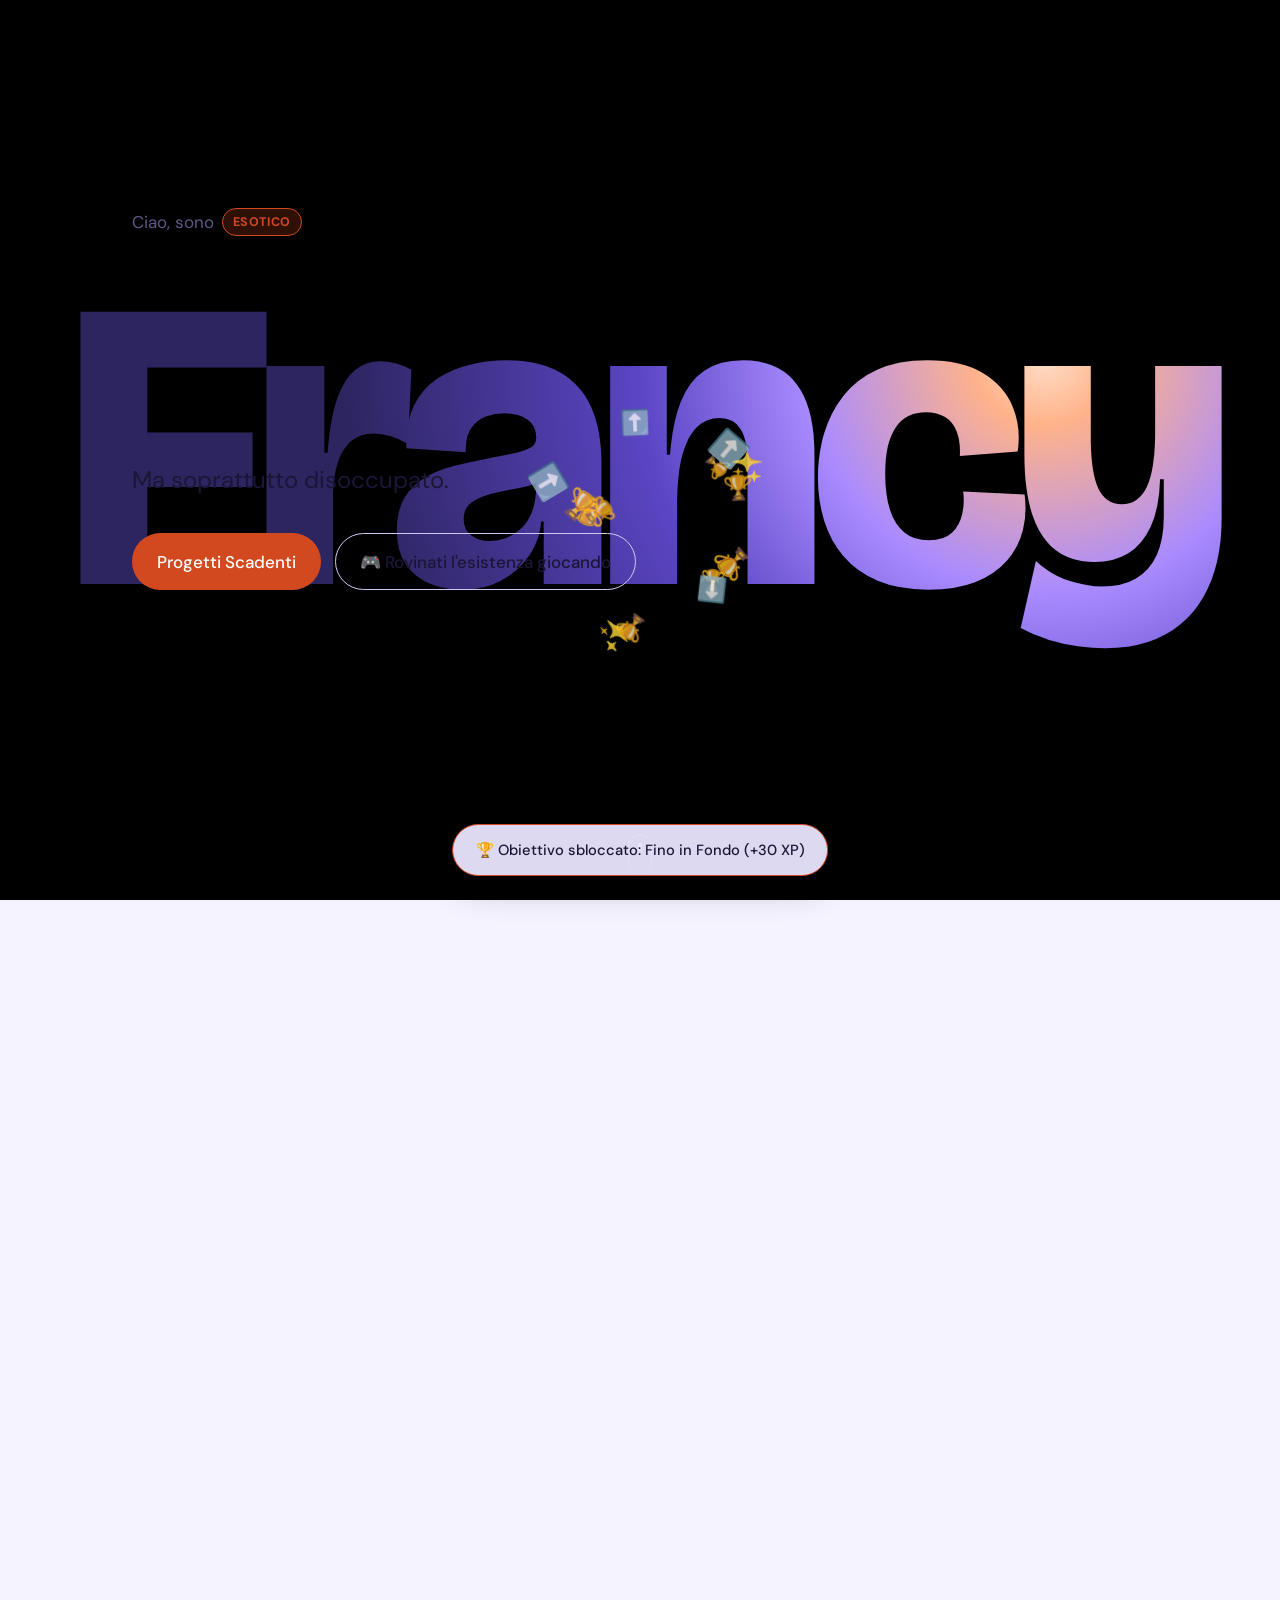
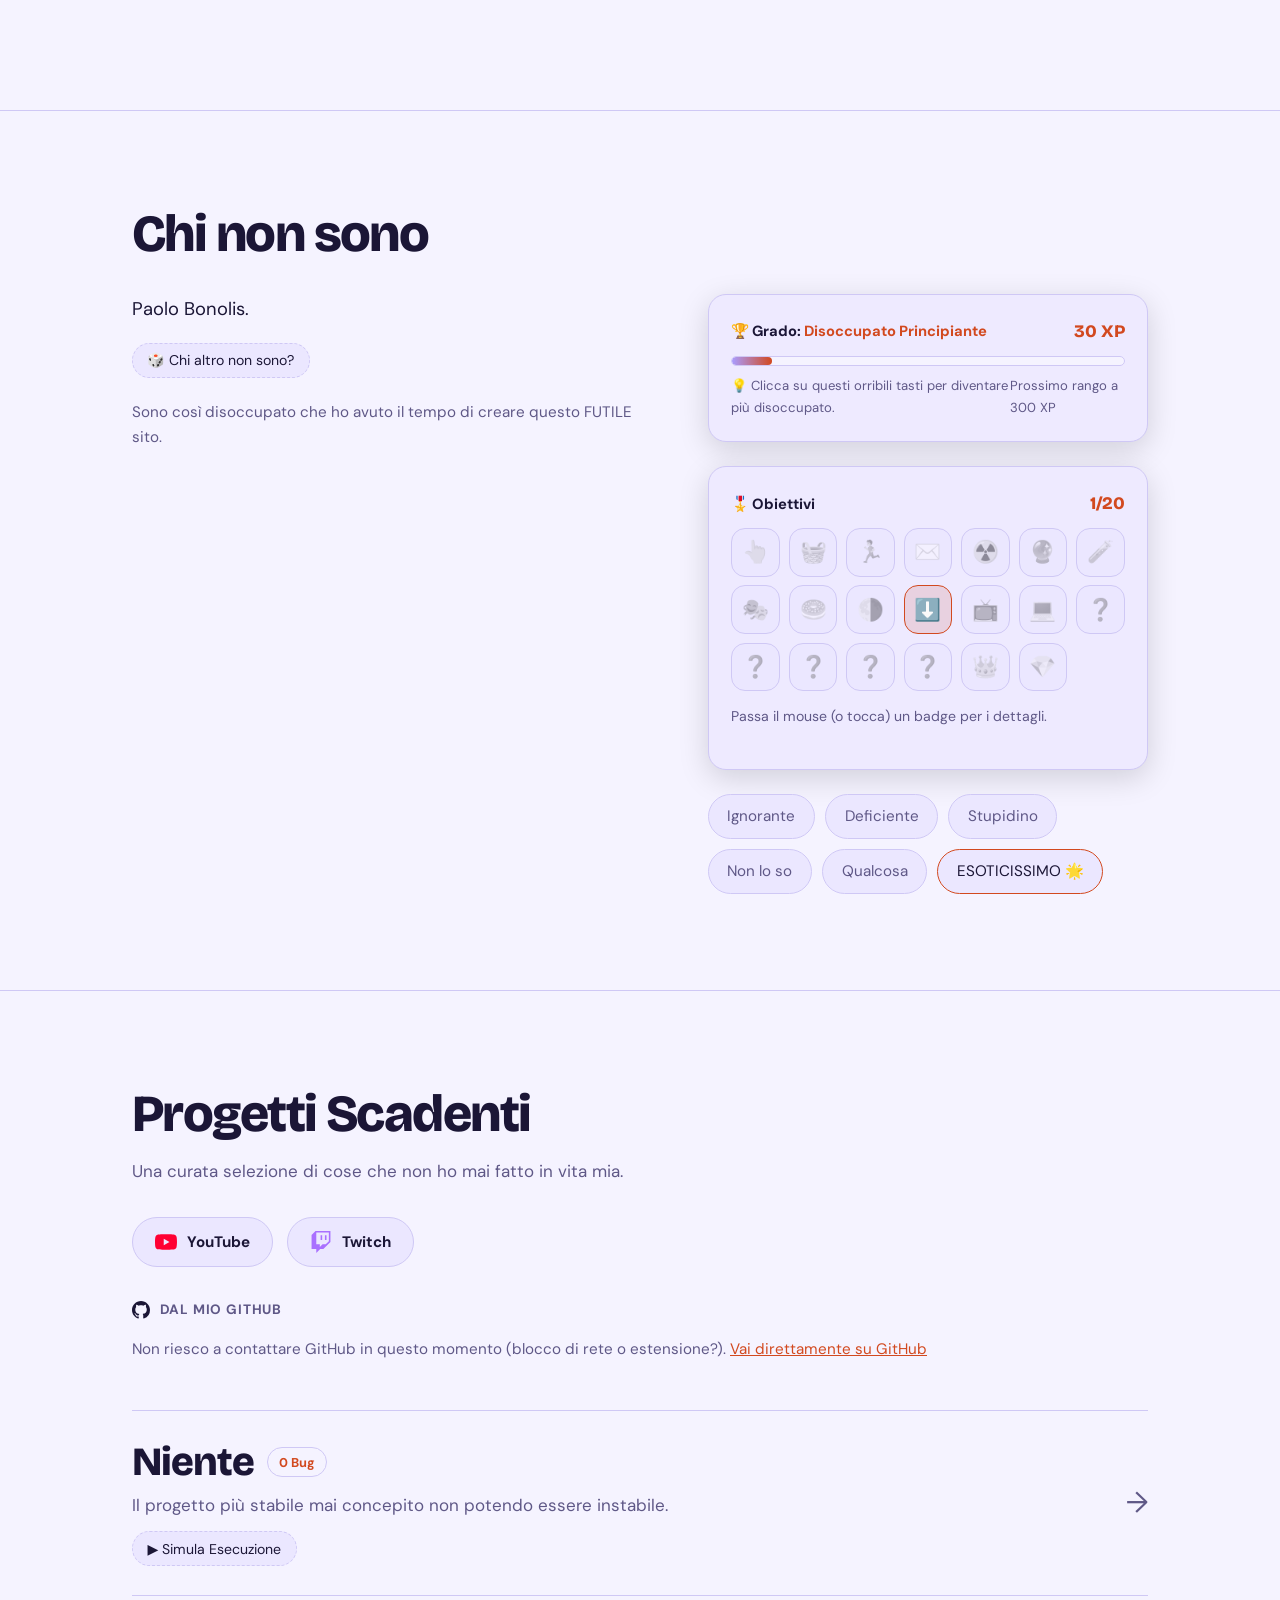
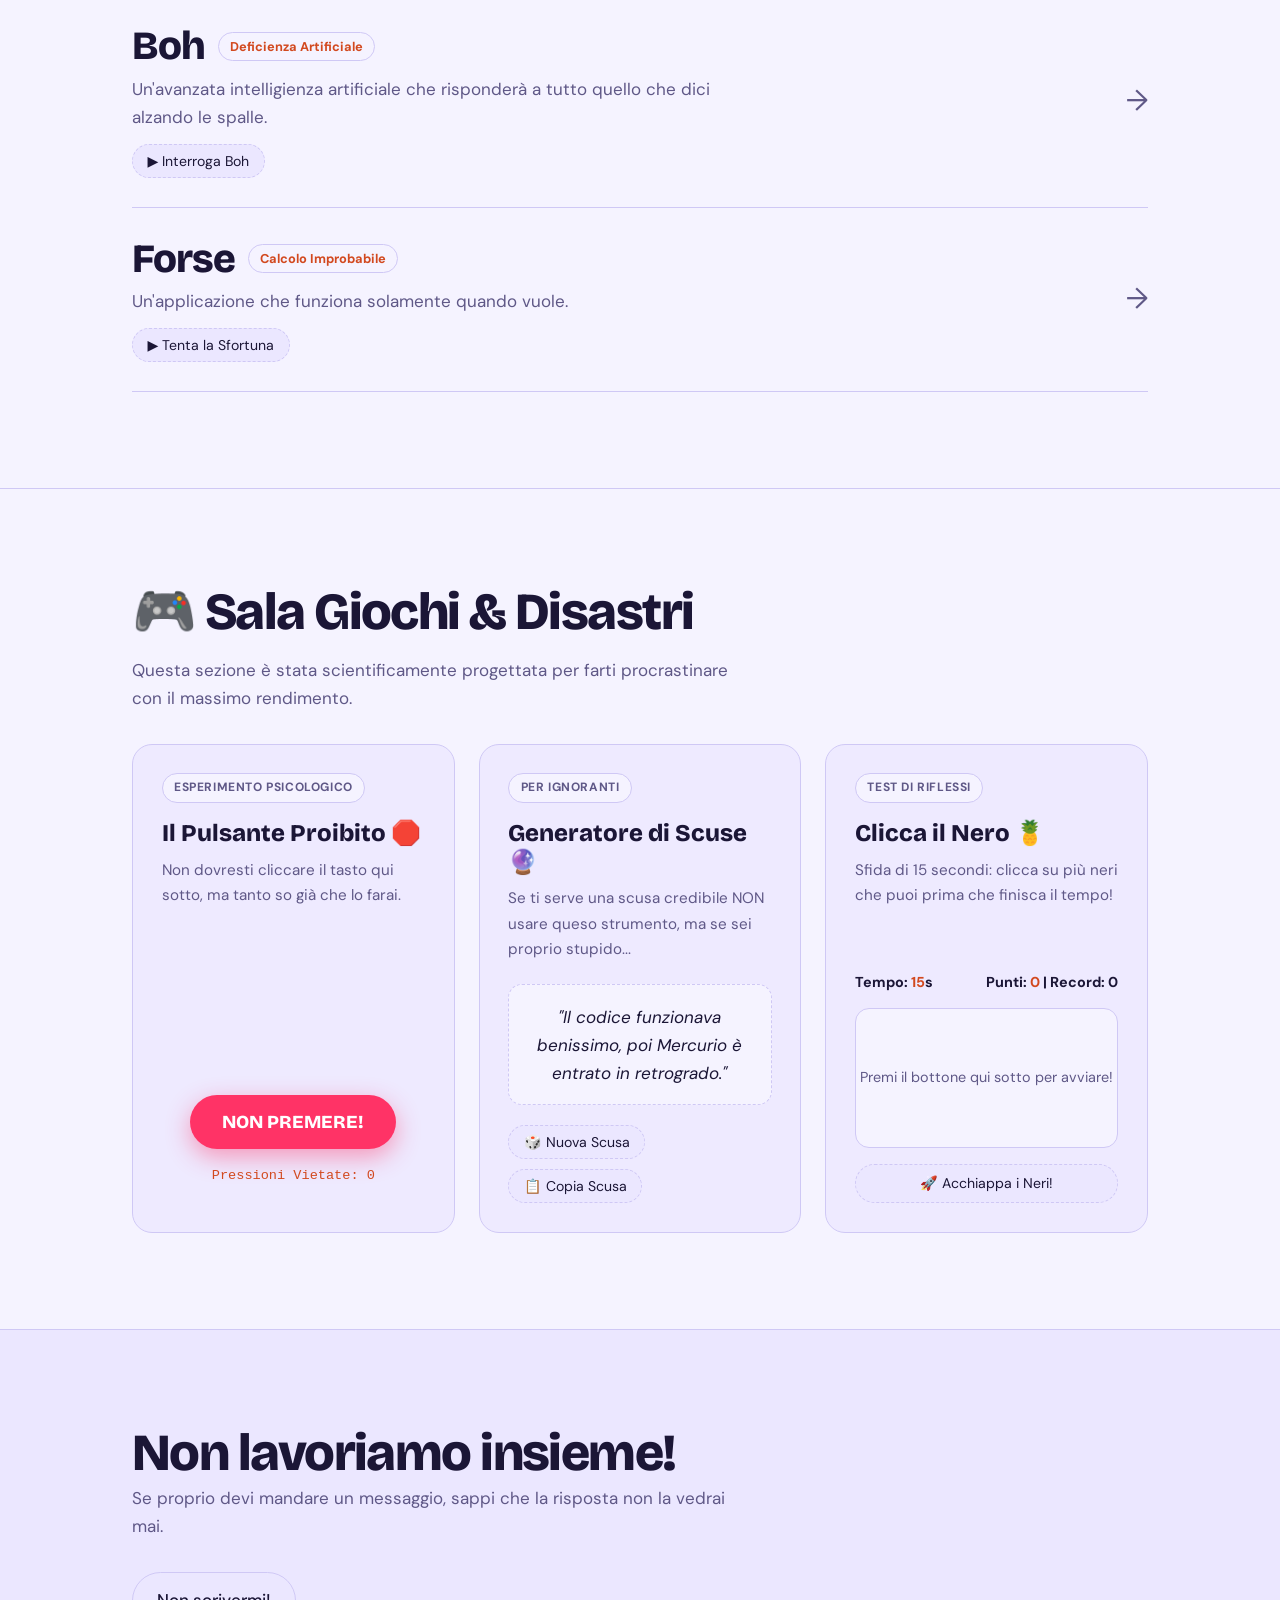
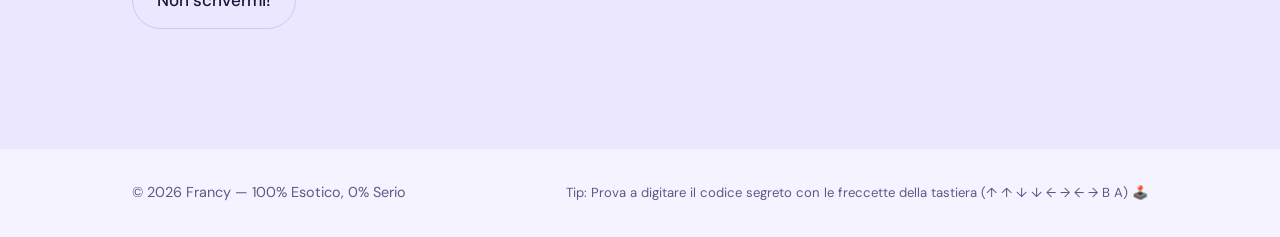
==== commit 9a51fcf8: "Update HTML structure and meta tags" ====
--- a/index.html
+++ b/index.html
@@ -3,7 +3,18 @@
 <head>
 <meta charset="utf-8">
 <meta name="viewport" content="width=device-width, initial-scale=1, viewport-fit=cover">
+<script>try{var _t=localStorage.getItem('fra:theme');if(_t)document.documentElement.dataset.theme=_t}catch(e){}</script>
 <title>Francy</title>
+<meta name="description" content="Una curata selezione di cose che non ho mai fatto in vita mia. Ma soprattutto disoccupato.">
+<meta name="theme-color" content="#17132b">
+<link rel="canonical" href="https://fraaancy.github.io/">
+<link rel="icon" href="data:image/svg+xml,%3Csvg xmlns='http://www.w3.org/2000/svg' viewBox='0 0 100 100'%3E%3Ctext y='.9em' font-size='90'%3E%F0%9F%A6%A9%3C/text%3E%3C/svg%3E">
+<meta property="og:type" content="website">
+<meta property="og:title" content="Francy">
+<meta property="og:description" content="Una curata selezione di cose che non ho mai fatto in vita mia. Ma soprattutto disoccupato.">
+<meta property="og:url" content="https://fraaancy.github.io/">
+<meta property="og:locale" content="it_IT">
+<meta name="twitter:card" content="summary">
 <link rel="preconnect" href="https://fonts.googleapis.com">
 <link rel="preconnect" href="https://fonts.gstatic.com" crossorigin>
 <link href="https://fonts.googleapis.com/css2?family=Bricolage+Grotesque:opsz,wght@12..96,500;12..96,800&family=DM+Sans:wght@400;500;700&display=swap" rel="stylesheet">
@@ -469,12 +480,33 @@
 .repo-msg{grid-column:1/-1;color:var(--mute);font-size:.95rem;margin:0}
 .repo-msg a{color:var(--accent)}
 @media(prefers-reduced-motion:reduce){.repo-card{opacity:1}}
+
+/* ---------- OBIETTIVI ---------- */
+.ach-box{
+  background:color-mix(in srgb,var(--bg2) 74%,var(--bg));
+  border:1px solid var(--line);border-radius:18px;padding:1.4rem;
+  margin-bottom:1.5rem;box-shadow:0 8px 30px rgba(0,0,0,0.15);
+}
+.ach-grid{display:grid;grid-template-columns:repeat(auto-fill,minmax(46px,1fr));gap:.55rem}
+.ach-badge{
+  aspect-ratio:1;border-radius:14px;border:1px solid var(--line);background:var(--bg2);
+  font-size:1.35rem;line-height:1;display:grid;place-items:center;cursor:pointer;padding:0;color:inherit;
+  transition:transform .2s,border-color .2s,background .2s;
+}
+.ach-badge .ach-ico{filter:grayscale(1);opacity:.4;transition:filter .3s,opacity .3s}
+.ach-badge.on{border-color:var(--accent);background:color-mix(in srgb,var(--accent) 14%,var(--bg2))}
+.ach-badge.on .ach-ico{filter:none;opacity:1}
+.ach-badge:hover,.ach-badge:focus-visible{transform:translateY(-2px);border-color:var(--accent)}
+.ach-badge.pop{animation:achPop .6s cubic-bezier(.3,1.6,.5,1)}
+@keyframes achPop{0%{transform:scale(.6)}60%{transform:scale(1.28)}100%{transform:scale(1)}}
+.ach-detail{margin-top:.9rem;min-height:2.9em;font-size:.88rem;color:var(--mute);line-height:1.45}
+.ach-detail strong{color:var(--ink)}
 </style>
 </head>
 <body>
 
 <canvas id="fx-canvas"></canvas>
-<div id="toast-container"></div>
+<div id="toast-container" role="status" aria-live="polite"></div>
 <div id="lsd" aria-hidden="true"></div>
 
 <!-- Cookie Banner Ironico -->
@@ -536,8 +568,16 @@
         <div class="xp-bar"><div class="xp-fill" id="xpFill"></div></div>
         <div class="xp-sub">
           <span>💡 Clicca su questi orribili tasti per diventare più disoccupato.</span>
-          <span id="xpNext">Prossimo rank a 100 XP</span>
+          <span id="xpNext">Prossimo rango a 300 XP</span>
         </div>
+      </div>
+      <div class="ach-box reveal">
+        <div class="xp-top">
+          <span class="xp-title">🎖️ Obiettivi</span>
+          <span class="xp-score"><span id="achCount">0</span>/<span id="achTotal">0</span></span>
+        </div>
+        <div class="ach-grid" id="achGrid" role="group" aria-label="Obiettivi"></div>
+        <div class="ach-detail" id="achDetail" aria-live="polite">Passa il mouse (o tocca) un badge per i dettagli.</div>
       </div>
       <ul class="skills" id="skillsList">
         <li class="reveal" data-xp="15" title="+15 XP">Ignorante</li>
@@ -813,6 +853,7 @@
   }
 
   function spawnBurst(x, y, count, emojis){
+    if(reduce) return;   // chi ha chiesto meno animazioni non vede esplosioni
     var colors = ['#ffb38a', '#6c4cff', '#a98bff', '#ffd166', '#06d6a0', '#ff3366'];
     var useEmoji = Array.isArray(emojis) && emojis.length > 0;
     // Se ci sono già tante particelle ne creo meno, e butto le più vecchie oltre il tetto
@@ -943,8 +984,7 @@
       setTimeout(function(){
         btnRunaway.style.transform = 'none';
         btnRunaway.textContent = 'Ok ok, mi arrendo, cliccami. 😭';
-        showToast('🏆 Achievement sbloccato: "Riflessi da Disoccupato"!');
-        soundFanfare();
+        unlock('runaway');
       }, 700);
     }
   }
@@ -1033,14 +1073,17 @@
 
   var ranks = [
     { threshold: 0, title: 'Disoccupato Principiante' },
-    { threshold: 75, title: 'Apprendista del Boss ' },
-    { threshold: 180, title: 'Maestro di Disoccupaggine' },
-    { threshold: 320, title: 'Quasi Boss' },
-    { threshold: 500, title: 'UNEMPLOYED FINAL BOSS 👑' }
+    { threshold: 300, title: 'Apprendista del Boss ' },
+    { threshold: 900, title: 'Maestro di Disoccupaggine' },
+    { threshold: 2000, title: 'Quasi Boss' },
+    { threshold: 4000, title: 'UNEMPLOYED FINAL BOSS 👑' }
   ];
 
+  var restoring = false;
+  var achReady = false;
   function addXp(amount, clientX, clientY){
     currentXp += amount;
+    try{ localStorage.setItem('fra:xp', String(currentXp)); }catch(e){}
     xpCountEl.textContent = currentXp;
 
     // Aggiorna grado
@@ -1055,10 +1098,14 @@
     
     if(xpRankEl.textContent !== currentRank){
       xpRankEl.textContent = currentRank;
-      showToast('🎉 PROMOZIONE! Nuovo rango: ' + currentRank, 3200);
-      soundFanfare();
-      spawnBurst(clientX || window.innerWidth / 2, clientY || window.innerHeight / 2, 25, ['🏆', '✨', '👑']);
-    }
+      if(!restoring){   // al ripristino dei progressi niente festeggiamenti
+        showToast('🎉 PROMOZIONE! Nuovo rango: ' + currentRank, 3200);
+        soundFanfare();
+        spawnBurst(clientX || window.innerWidth / 2, clientY || window.innerHeight / 2, 25, ['🏆', '✨', '👑']);
+      }
+    }
+
+    if(achReady && currentRank === ranks[ranks.length - 1].title) unlock('boss');
 
     if(nextThreshold){
       var prev = 0;
@@ -1094,6 +1141,25 @@
       soundNote(idx);
       spawnBurst(e.clientX, e.clientY, 10, ['✨', '⭐', '🎈']);
       addXp(xpVal, e.clientX, e.clientY);
+    });
+  });
+
+  // Ripristina i progressi dell'ultima visita
+  try{
+    var savedXp = parseInt(localStorage.getItem('fra:xp') || '0', 10);
+    if(savedXp > 0){ restoring = true; addXp(savedXp); restoring = false; }
+  }catch(e){ restoring = false; }
+
+  // Accessibilità: gli elementi cliccabili che non sono pulsanti si usano anche da tastiera
+  [].slice.call(document.querySelectorAll('#skillsList li, #badgeExotic')).forEach(function(el){
+    el.setAttribute('tabindex', '0');
+    el.setAttribute('role', 'button');
+    el.addEventListener('keydown', function(e){
+      if(e.key === 'Enter' || e.key === ' '){
+        e.preventDefault();
+        var b = el.getBoundingClientRect();
+        el.dispatchEvent(new MouseEvent('click', {bubbles:true, clientX:b.left + b.width / 2, clientY:b.top + b.height / 2}));
+      }
     });
   });
 
@@ -1129,6 +1195,7 @@
       spawnBurst(window.innerWidth / 2, window.innerHeight / 2, 50, ['🪩', '🎉', '🌴', '🍍', '🕶️', '⚡']);
       showToast('LSD SIMULATOR 🌈');
       addXp(80, e.clientX, e.clientY);
+      unlock('forbidden');
     }
   });
 
@@ -1312,8 +1379,11 @@
     soundPop();
     var email = 'francymaesotico@gmail.com';
     if(navigator.clipboard && navigator.clipboard.writeText){
-      navigator.clipboard.writeText(email);
-      showToast('📩 Email (' + email + ') copiata! Ora puoi mandarmi dei meme.');
+      navigator.clipboard.writeText(email).then(function(){
+        showToast('📩 Email (' + email + ') copiata! Ora puoi mandarmi dei meme.');
+      }, function(){
+        showToast('📩 Email: ' + email);
+      });
     } else {
       showToast('📩 Email: ' + email);
     }
@@ -1340,9 +1410,11 @@
   var btnAcceptTarallo = document.getElementById('btnAcceptTarallo');
   var btnRejectTarallo = document.getElementById('btnRejectTarallo');
   var taralloDismissed = false;
+  try{ if(localStorage.getItem('fra:tarallo')) taralloDismissed = true; }catch(e){}
 
   btnAcceptTarallo.addEventListener('click', function(e){
     taralloDismissed = true;
+    try{ localStorage.setItem('fra:tarallo', '1'); }catch(e){}
     soundPop();
     var b = btnAcceptTarallo.getBoundingClientRect();
     spawnBurst(b.left + b.width / 2, b.top + b.height / 2, 20, ['🥯', '😋', '✨']);
@@ -1354,6 +1426,7 @@
 
   btnRejectTarallo.addEventListener('click', function(){
     taralloDismissed = true;
+    try{ localStorage.setItem('fra:tarallo', '1'); }catch(e){}
     soundPop();
     taralloBanner.classList.remove('visible');
     setTimeout(function(){ taralloBanner.style.display = 'none'; }, 450);
@@ -1377,12 +1450,173 @@
         soundFanfare();
         spawnBurst(window.innerWidth / 2, window.innerHeight / 2, 60, ['🕶️', '🌴', '👑', '🎉', '🔥']);
         showToast('🕶️ CODICE SEGRETO ATTIVATO! LIVELLO ESOTICO: 9999!', 4000);
+        unlock('konami');
         addXp(200, window.innerWidth / 2, window.innerHeight / 2);
       }
     } else {
       konamiIdx = 0;
     }
   });
+
+  /* ==========================================================================
+     OBIETTIVI (salvati nel browser, tornano quando ritorni sul sito)
+     ========================================================================== */
+  var ACH = [
+    { id:'skill1',    icon:'👆', title:'Primo Click',               desc:'Clicca una delle skill.',                              xp:20 },
+    { id:'skillsAll', icon:'🧺', title:'Collezionista di Difetti',  desc:'Clicca tutte le skill.',                               xp:60 },
+    { id:'runaway',   icon:'🏃', title:'Riflessi da Disoccupato',   desc:'Fai arrendere il pulsante "Non scrivermi!".',          xp:60 },
+    { id:'mail',      icon:'✉️', title:'Posta Esotica',             desc:'Clicca l\'email dopo averla fatta apparire.',          xp:40 },
+    { id:'forbidden', icon:'☢️', title:'Pulsante Proibito',         desc:'Premi il pulsante proibito fino alla fine.',           xp:80 },
+    { id:'oracle',    icon:'🔮', title:'Scusa Pronta',              desc:'Copia una scusa dall\'Oracolo.',                       xp:30 },
+    { id:'projects',  icon:'🧪', title:'Beta Tester',               desc:'Prova tutti e tre i progetti.',                        xp:50 },
+    { id:'who',       icon:'🎭', title:'Crisi d\'Identità',         desc:'Premi "Chi altro non sono?" 5 volte.',                 xp:40 },
+    { id:'tarallo',   icon:'🥯', title:'Questione di Taralli',      desc:'Rispondi al banner dei taralli.',                      xp:30 },
+    { id:'theme',     icon:'🌗', title:'Notte e Giorno',            desc:'Cambia il tema.',                                      xp:20 },
+    { id:'bottom',    icon:'⬇️', title:'Fino in Fondo',             desc:'Scorri fino al fondo della pagina.',                   xp:30 },
+    { id:'channels',  icon:'📺', title:'Stalker',                   desc:'Visita il canale YouTube o Twitch.',                   xp:40 },
+    { id:'repo',      icon:'💻', title:'Curioso del Codice',        desc:'Apri uno dei repository dal mio GitHub.',              xp:40 },
+    { id:'esotico',   icon:'🌟', title:'Sovraccarico Esotico',      desc:'Hai cliccato il badge ESOTICO.',                       xp:50, secret:true },
+    { id:'francy',    icon:'🦩', title:'Narciso',                   desc:'Hai cliccato il mio nome gigante.',                    xp:40, secret:true },
+    { id:'logo',      icon:'🌴', title:'Logo-dipendente',           desc:'Hai cliccato il logo in alto.',                        xp:40, secret:true },
+    { id:'konami',    icon:'🕹️', title:'Nostalgico',                desc:'Hai inserito il codice segreto.',                      xp:100, secret:true },
+    { id:'lost',      icon:'🧭', title:'Perso nel Nulla',           desc:'Hai trovato la pagina 404.',                           xp:60,  secret:true, hint:'a volte basta sbagliare strada.' },
+    { id:'boss',      icon:'👑', title:'UNEMPLOYED FINAL BOSS',     desc:'Raggiungi il rango massimo.',                          xp:0 },
+    { id:'platinum',  icon:'💎', title:'Disoccupato Completo',      desc:'Sblocca tutti gli altri obiettivi.',                   xp:300 }
+  ];
+  var achById = {};
+  ACH.forEach(function(a){ achById[a.id] = a; });
+
+  var achState = {};
+  try{ achState = JSON.parse(localStorage.getItem('fra:ach') || '{}') || {}; }catch(e){ achState = {}; }
+  function achSave(){ try{ localStorage.setItem('fra:ach', JSON.stringify(achState)); }catch(e){} }
+
+  var achGrid = document.getElementById('achGrid');
+  var achCountEl = document.getElementById('achCount');
+  var achDetail = document.getElementById('achDetail');
+  document.getElementById('achTotal').textContent = ACH.length;
+
+  function achDetailText(def){
+    var on = !!achState[def.id];
+    if(on) return '🏆 <strong>' + def.title + '</strong> — ' + def.desc + (def.xp ? ' (+' + def.xp + ' XP)' : '');
+    if(def.secret) return '🔒 <strong>???</strong> — Easter egg segreto: ' + (def.hint || 'continua a esplorare il sito.');
+    return '🔒 <strong>' + def.title + '</strong> — ' + def.desc + (def.xp ? ' (+' + def.xp + ' XP)' : '');
+  }
+
+  function paintBadge(btn, def){
+    var on = !!achState[def.id];
+    btn.classList.toggle('on', on);
+    btn.firstChild.textContent = (!on && def.secret) ? '❓' : def.icon;
+    btn.setAttribute('aria-label', (on || !def.secret ? def.title : 'Obiettivo segreto') + ': ' + (on ? 'sbloccato' : 'bloccato'));
+  }
+
+  function updateAchCount(){
+    var n = 0;
+    ACH.forEach(function(a){ if(achState[a.id]) n++; });
+    achCountEl.textContent = n;
+  }
+
+  ACH.forEach(function(def){
+    var btn = document.createElement('button');
+    btn.type = 'button';
+    btn.className = 'ach-badge';
+    btn.setAttribute('data-ach', def.id);
+    var ico = document.createElement('span');
+    ico.className = 'ach-ico';
+    btn.appendChild(ico);
+    paintBadge(btn, def);
+    var show = function(){ achDetail.innerHTML = achDetailText(def); };
+    btn.addEventListener('mouseenter', show);
+    btn.addEventListener('focus', show);
+    btn.addEventListener('click', show);
+    achGrid.appendChild(btn);
+  });
+  updateAchCount();
+
+  function unlock(id, silent){
+    var def = achById[id];
+    if(!def || achState[id]) return;
+    achState[id] = Date.now();
+    achSave();
+
+    var btn = achGrid.querySelector('[data-ach="' + id + '"]');
+    if(btn){
+      paintBadge(btn, def);
+      btn.classList.remove('pop');
+      void btn.offsetWidth;
+      btn.classList.add('pop');
+    }
+    updateAchCount();
+    if(silent) return;
+
+    showToast('🏆 Obiettivo sbloccato: ' + def.title + (def.xp ? ' (+' + def.xp + ' XP)' : ''), 3400);
+    soundFanfare();
+
+    var x = window.innerWidth / 2, y = window.innerHeight * 0.6;
+    if(btn){
+      var r = btn.getBoundingClientRect();
+      if(r.bottom > 0 && r.top < window.innerHeight){ x = r.left + r.width / 2; y = r.top + r.height / 2; }
+    }
+    spawnBurst(x, y, 14, ['🏆', '✨', def.icon]);
+
+    if(def.xp) addXp(def.xp);
+
+    // Meta-obiettivo: tutti gli altri
+    var all = true;
+    ACH.forEach(function(a){ if(a.id !== 'platinum' && !achState[a.id]) all = false; });
+    if(all) unlock('platinum');
+  }
+
+  // Insiemi di cose già fatte (skill cliccate, progetti provati), salvati anch'essi
+  var achSets = {};
+  function trackSet(key, val, total, achId){
+    if(!achSets[key]){
+      try{ achSets[key] = JSON.parse(localStorage.getItem('fra:set:' + key) || '[]') || []; }catch(e){ achSets[key] = []; }
+    }
+    var arr = achSets[key];
+    if(arr.indexOf(val) === -1){
+      arr.push(val);
+      try{ localStorage.setItem('fra:set:' + key, JSON.stringify(arr)); }catch(e){}
+    }
+    if(arr.length >= total) unlock(achId);
+  }
+
+  skillItems.forEach(function(item, idx){
+    item.addEventListener('click', function(){ unlock('skill1'); trackSet('skills', idx, skillItems.length, 'skillsAll'); });
+  });
+  testProjBtns.forEach(function(btn){
+    btn.addEventListener('click', function(){ trackSet('projs', btn.getAttribute('data-proj'), testProjBtns.length, 'projects'); });
+  });
+  var whoClicks = 0;
+  btnOtherWho.addEventListener('click', function(){ if(++whoClicks >= 5) unlock('who'); });
+  btnCopyExcuse.addEventListener('click', function(){ unlock('oracle'); });
+  mailLink.addEventListener('click', function(){ unlock('mail'); });
+  btnAcceptTarallo.addEventListener('click', function(){ unlock('tarallo'); });
+  btnRejectTarallo.addEventListener('click', function(){ unlock('tarallo'); });
+  document.getElementById('theme').addEventListener('click', function(){ unlock('theme'); });
+  document.getElementById('badgeExotic').addEventListener('click', function(){ unlock('esotico'); });
+  document.getElementById('logoBtn').addEventListener('click', function(){ unlock('logo'); });
+  h1.addEventListener('click', function(){ unlock('francy'); });
+  [].slice.call(document.querySelectorAll('.btn-youtube, .btn-twitch')).forEach(function(a){
+    a.addEventListener('click', function(){ unlock('channels'); });
+  });
+  var repoGridEl = document.getElementById('repoGrid');
+  if(repoGridEl){
+    repoGridEl.addEventListener('click', function(e){
+      if(e.target.closest && e.target.closest('.repo-card')) unlock('repo');
+    });
+  }
+  var footEl = document.querySelector('footer');
+  if(footEl && 'IntersectionObserver' in window){
+    var footIo = new IntersectionObserver(function(en){
+      if(en[0].isIntersecting){ unlock('bottom'); footIo.disconnect(); }
+    }, {threshold: .6});
+    footIo.observe(footEl);
+  }
+
+  achReady = true;
+  // La pagina 404 lascia un segno nel browser: qui lo riscuoti
+  try{ if(localStorage.getItem('fra:found404')) setTimeout(function(){ unlock('lost'); }, 700); }catch(e){}
+  if(currentXp >= ranks[ranks.length - 1].threshold) unlock('boss', true);
 
   /* ---- TEMA CHIARO/SCURO ---- */
   document.getElementById('theme').addEventListener('click', function(){
@@ -1391,6 +1625,7 @@
       ? root.dataset.theme === 'dark'
       : !window.matchMedia('(prefers-color-scheme: light)').matches;
     root.dataset.theme = isDark ? 'light' : 'dark';
+    try{ localStorage.setItem('fra:theme', root.dataset.theme); }catch(e){}
     showToast(isDark ? '☀️ Tema chiaro attivato' : '🌙 Tema scuro attivato');
   });
 
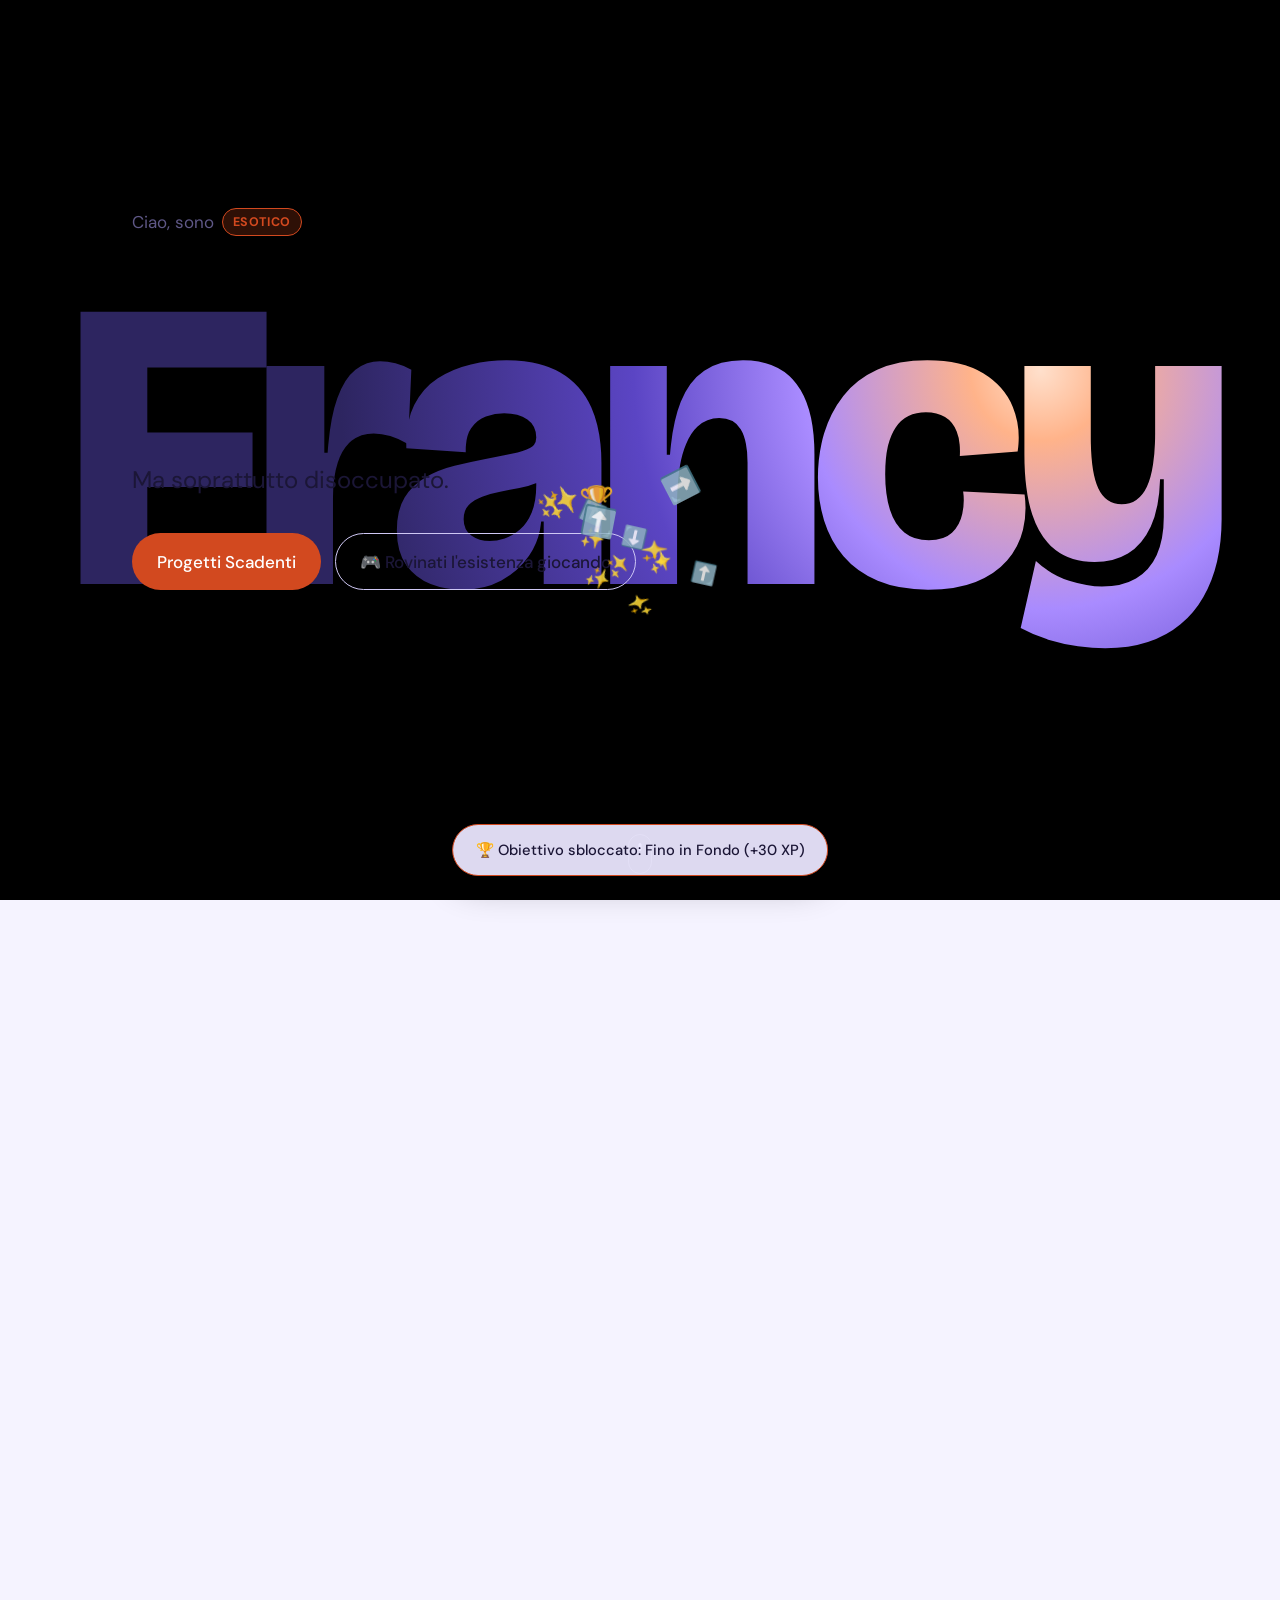
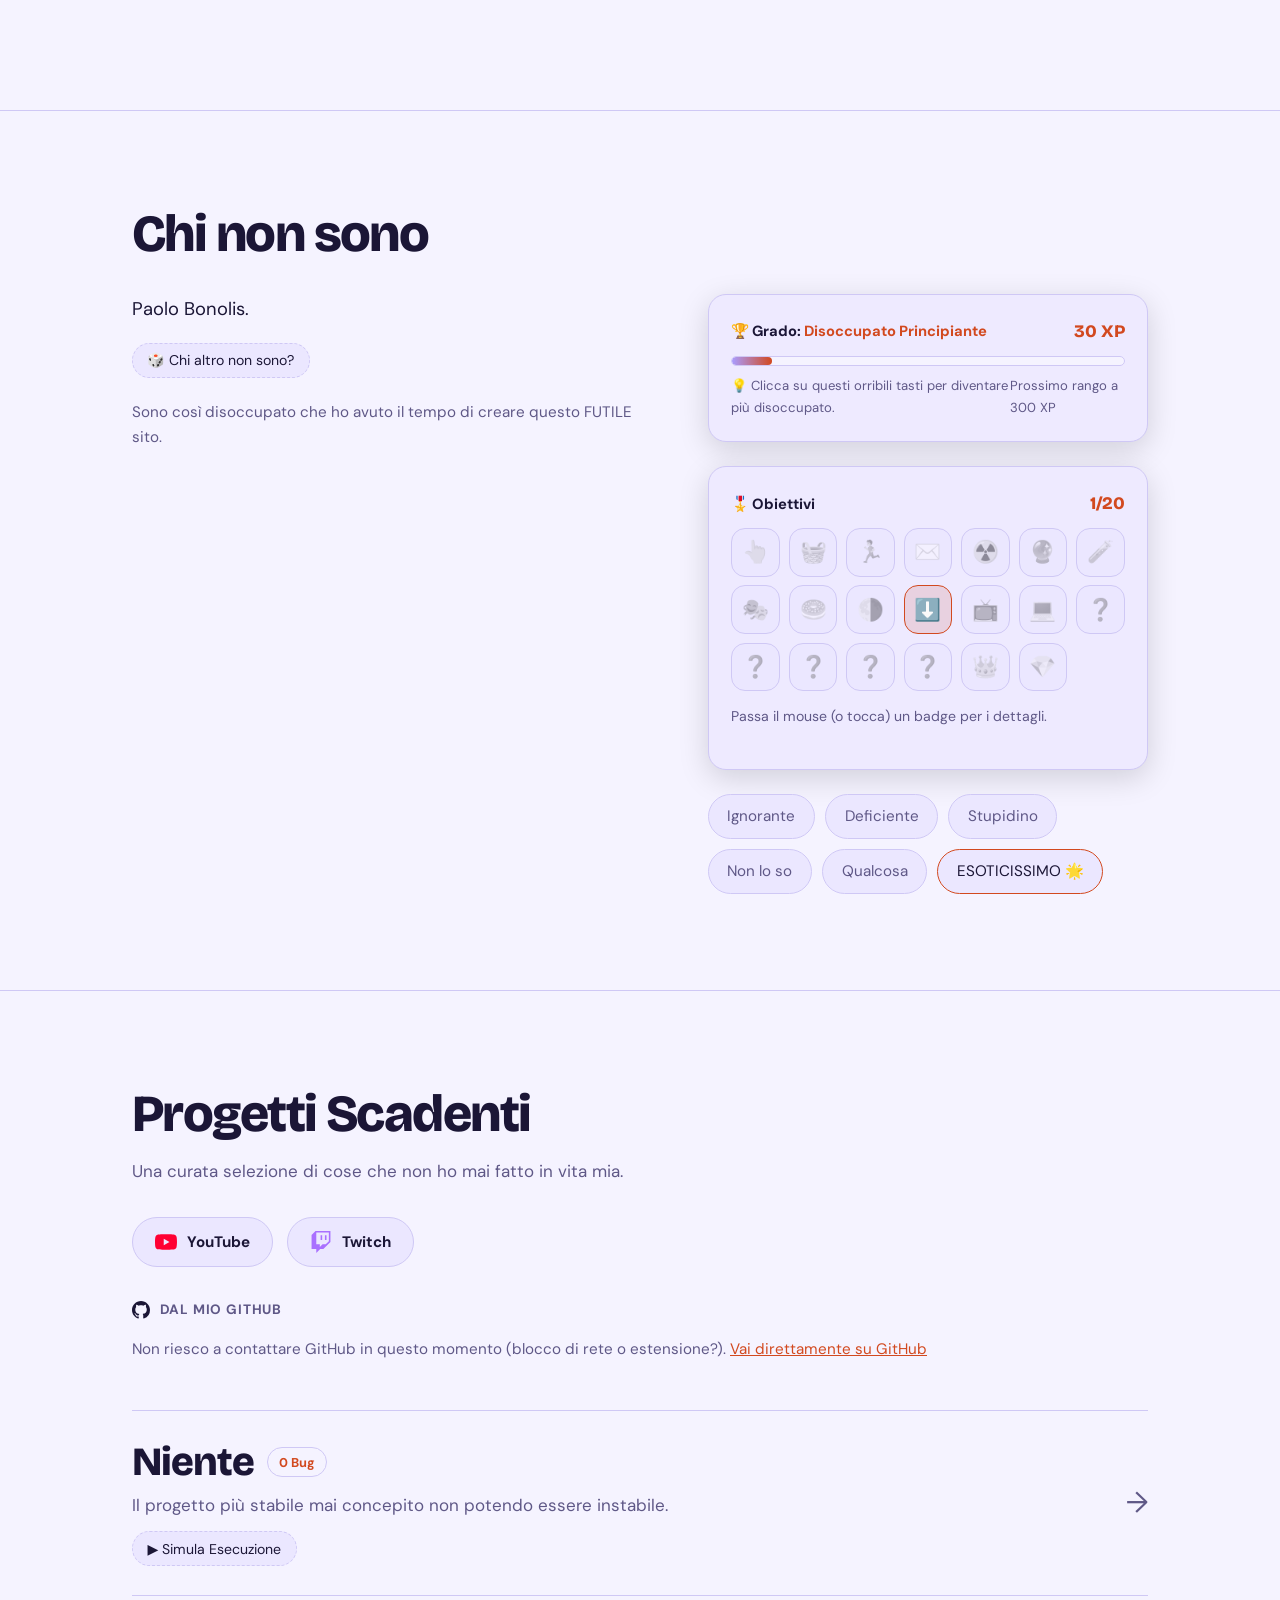
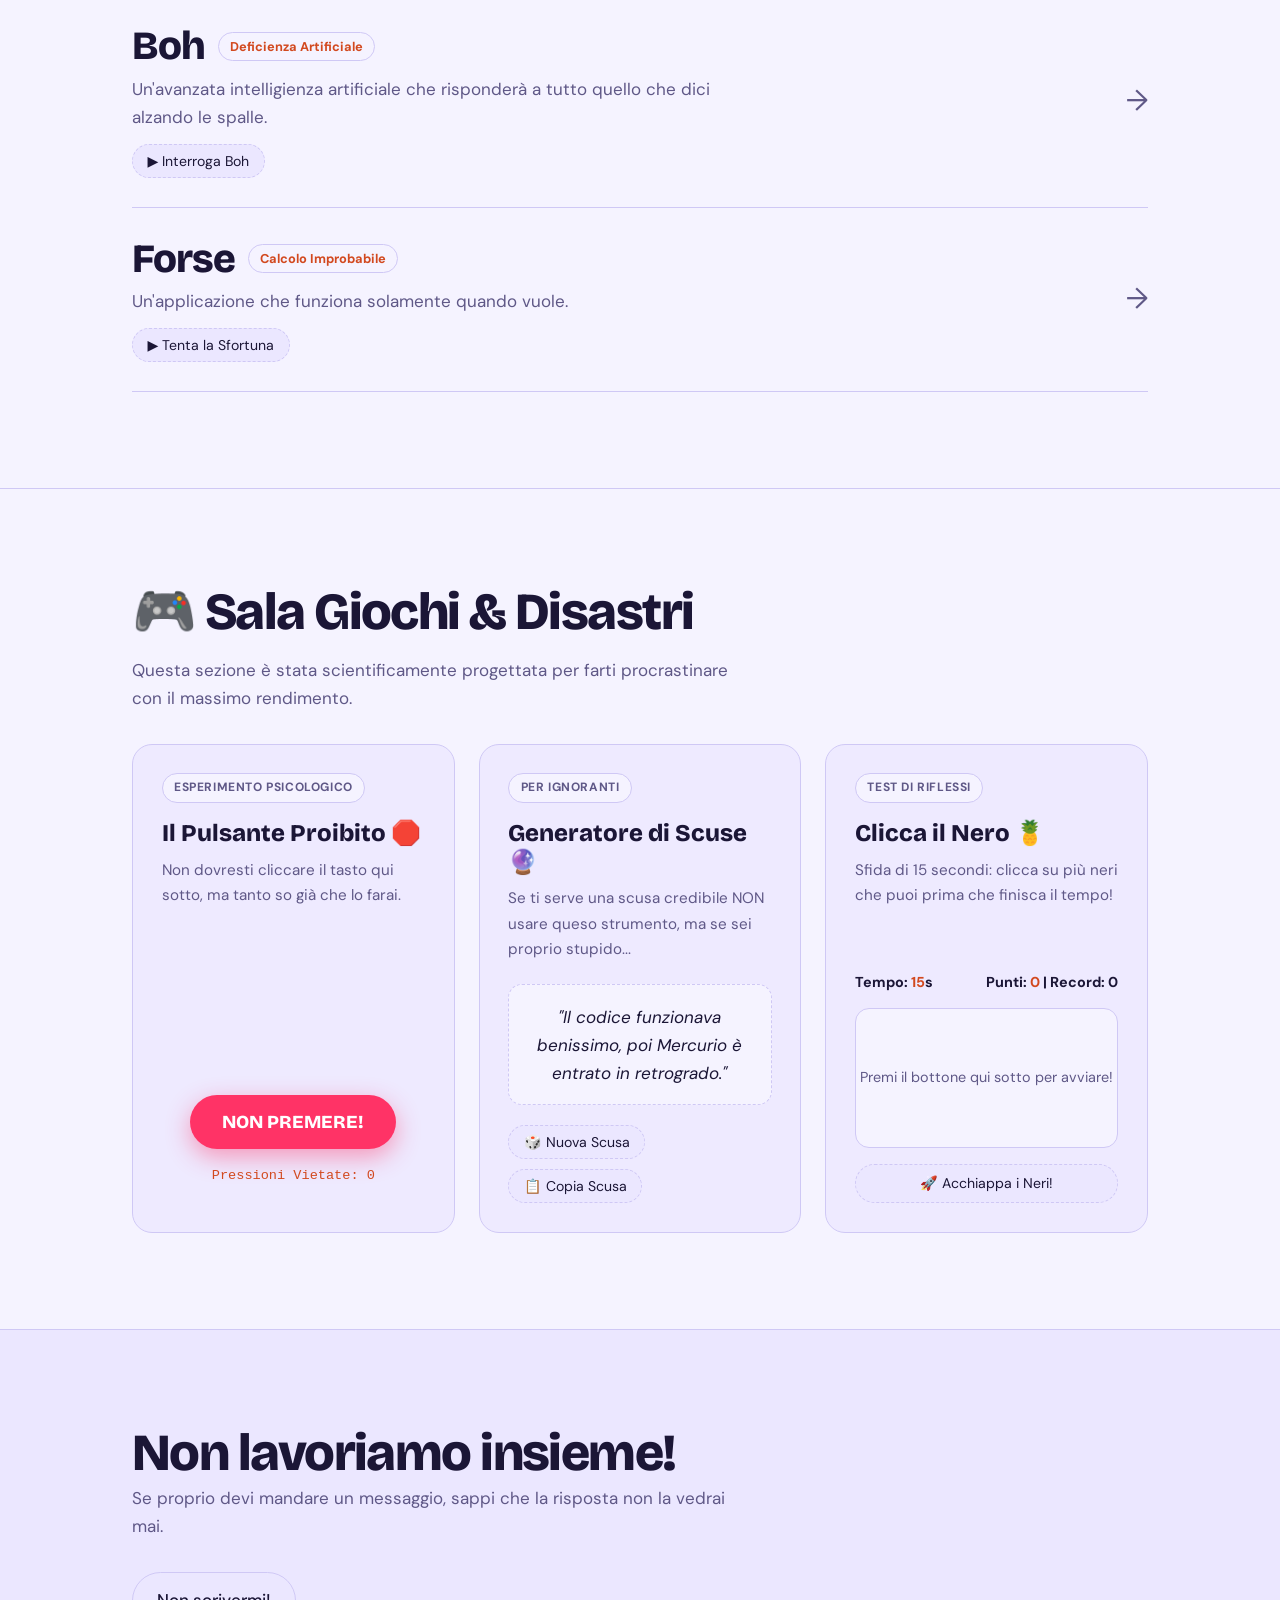
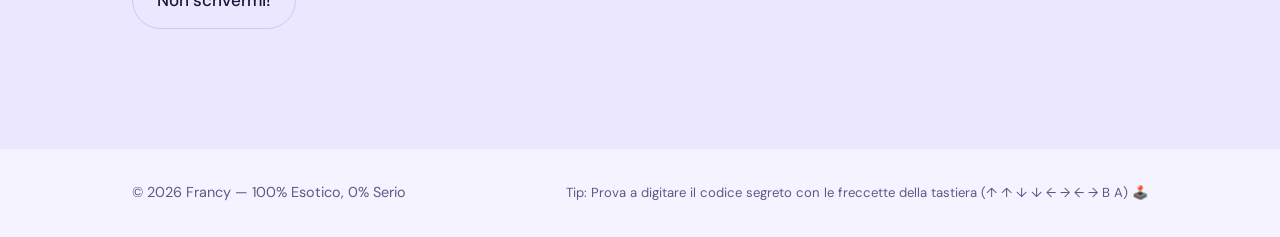
==== commit 8e342944: "Refactor: Extract inline CSS and JS to external files Extracted CSS into style.css and 404.css. Extr" ====
--- a/index.html
+++ b/index.html
@@ -18,490 +18,7 @@
 <link rel="preconnect" href="https://fonts.googleapis.com">
 <link rel="preconnect" href="https://fonts.gstatic.com" crossorigin>
 <link href="https://fonts.googleapis.com/css2?family=Bricolage+Grotesque:opsz,wght@12..96,500;12..96,800&family=DM+Sans:wght@400;500;700&display=swap" rel="stylesheet">
-<style>
-:root{
-  --bg:#17132b; --bg2:#201a3d; --ink:#f4f1ff; --mute:#a9a2d1; --line:#3a3263;
-  --accent:#ffb38a; --accent-ink:#1b1636; --glow:#6c4cff;
-  --card-bg:rgba(32, 26, 61, 0.7);
-  --display:"Bricolage Grotesque","Segoe UI",system-ui,sans-serif;
-  --body:"DM Sans","Segoe UI",system-ui,sans-serif;
-  color-scheme:dark;
-}
-@media (prefers-color-scheme:light){
-  :root:not([data-theme="dark"]){
-    --bg:#f5f3ff; --bg2:#ebe7ff; --ink:#1b1636; --mute:#5f5887; --line:#cfc8f5;
-    --accent:#d2491f; --accent-ink:#ffffff; --glow:#a99cff;
-    --card-bg:rgba(235, 231, 255, 0.75);
-    color-scheme:light;
-  }
-}
-:root[data-theme="light"]{
-  --bg:#f5f3ff; --bg2:#ebe7ff; --ink:#1b1636; --mute:#5f5887; --line:#cfc8f5;
-  --accent:#d2491f; --accent-ink:#ffffff; --glow:#a99cff;
-  --card-bg:rgba(235, 231, 255, 0.75);
-  color-scheme:light;
-}
-:root[data-theme="dark"]{
-  --bg:#17132b; --bg2:#201a3d; --ink:#f4f1ff; --mute:#a9a2d1; --line:#3a3263;
-  --accent:#ffb38a; --accent-ink:#1b1636; --glow:#6c4cff;
-  --card-bg:rgba(32, 26, 61, 0.7);
-  color-scheme:dark;
-}
-
-*,*::before,*::after{box-sizing:border-box}
-html{scroll-behavior:smooth;scroll-padding-top:80px;-webkit-text-size-adjust:100%}
-body{margin:0;background:var(--bg);color:var(--ink);font:400 1.0625rem/1.65 var(--body);-webkit-font-smoothing:antialiased;overflow-x:hidden}
-a{color:inherit}
-:focus-visible{outline:2px solid var(--accent);outline-offset:3px;border-radius:6px}
-::selection{background:var(--accent);color:var(--accent-ink)}
-.wrap{max-width:1080px;margin:0 auto;padding:0 clamp(1.25rem,4vw,2rem)}
-
-/* Canvas per coriandoli e particelle */
-#fx-canvas{position:fixed;inset:0;pointer-events:none;z-index:9990;width:100%;height:100%}
-
-/* ---------- NAV ---------- */
-nav{
-  position:fixed;top:0;left:0;right:0;z-index:20;
-  padding-top:env(safe-area-inset-top,0px);
-  backdrop-filter:blur(14px);-webkit-backdrop-filter:blur(14px);
-  background:color-mix(in srgb,var(--bg) 78%,transparent);
-  border-bottom:1px solid transparent;transition:border-color .3s;
-  opacity:var(--na,1);
-}
-html.fx-busy nav{backdrop-filter:none;-webkit-backdrop-filter:none;background:color-mix(in srgb,var(--bg) 94%,transparent)}
-nav.off{pointer-events:none}
-nav.off:focus-within{opacity:1;pointer-events:auto}
-nav.scrolled{border-bottom-color:var(--line)}
-nav .wrap{display:flex;align-items:center;justify-content:space-between;height:64px}
-.logo{font:800 1.25rem var(--display);text-decoration:none;letter-spacing:-.02em;display:inline-flex;align-items:center;gap:.4rem;cursor:pointer}
-.logo:hover .logo-badge{transform:scale(1.2) rotate(12deg)}
-.logo-badge{display:inline-block;transition:transform .3s cubic-bezier(.34,1.56,.64,1)}
-nav ul{display:flex;gap:1.2rem;list-style:none;margin:0;padding:0;align-items:center}
-nav a.link{text-decoration:none;color:var(--mute);font-weight:500;font-size:.95rem;transition:color .2s}
-nav a.link:hover{color:var(--ink)}
-.nav-icon-btn{
-  background:none;border:1px solid var(--line);color:var(--ink);width:40px;height:40px;
-  border-radius:50%;cursor:pointer;font-size:1.05rem;display:grid;place-items:center;
-  transition:border-color .2s,transform .25s,background .2s;
-}
-.nav-icon-btn:hover{border-color:var(--accent);transform:scale(1.08)}
-@media(max-width:640px){nav ul li.hide{display:none}}
-
-/* ---------- HERO / INTRO ---------- */
-.intro{position:relative}
-.stage{
-  position:relative;overflow:hidden;
-  padding:calc(clamp(4rem,12vw,9rem) + 64px + env(safe-area-inset-top,0px)) 0 clamp(4rem,9vw,7rem);
-}
-.stage::before{
-  content:"";position:absolute;inset:0;pointer-events:none;
-  background:radial-gradient(520px circle at var(--x,70%) var(--y,30%),color-mix(in srgb,var(--glow) 38%,transparent),transparent 70%);
-}
-.stage .wrap{position:relative;z-index:2}
-.veil{display:none}
-.cue{display:none}
-
-.hello{
-  color:var(--mute);margin:0 0 1rem;opacity:var(--c1,1);
-  transform:translateY(calc((1 - var(--c1,1)) * 24px));
-  display:inline-flex;align-items:center;gap:.5rem;
-}
-.tag-exotic{
-  background:color-mix(in srgb,var(--accent) 22%,transparent);
-  color:var(--accent);border:1px solid var(--accent);
-  font-size:.78rem;font-weight:700;padding:.15rem .6rem;border-radius:999px;
-  text-transform:uppercase;letter-spacing:.05em;cursor:pointer;
-  animation:wiggle 3s ease-in-out infinite;
-}
-@keyframes wiggle{0%,100%{transform:rotate(0deg)} 25%{transform:rotate(-4deg)} 75%{transform:rotate(4deg)}}
-
-h1{
-  position:relative;width:fit-content;white-space:nowrap;
-  font:800 clamp(4.5rem,18vw,13rem)/.86 var(--display);letter-spacing:-.045em;margin:0;
-  color:color-mix(in srgb,var(--ink) var(--ia,100%),transparent);
-  transform-origin:50% 50%;
-  cursor:pointer;
-}
-h1::after{display:none}
-.lead{
-  max-width:34rem;font-size:clamp(1.15rem,2.4vw,1.5rem);line-height:1.45;margin:2rem 0 2.2rem;
-  opacity:var(--c2,1);transform:translateY(calc((1 - var(--c2,1)) * 24px));
-}
-.cta{
-  display:flex;gap:.9rem;flex-wrap:wrap;align-items:center;
-  opacity:var(--c3,1);transform:translateY(calc((1 - var(--c3,1)) * 24px));
-  position:relative;
-}
-.btn{
-  display:inline-block;padding:.85rem 1.5rem;border-radius:999px;text-decoration:none;font-weight:500;
-  transition:transform .2s,background .2s,border-color .2s,color .2s,box-shadow .2s;
-  cursor:pointer;user-select:none;
-}
-.btn.main{background:var(--accent);color:var(--accent-ink);border:1px solid transparent}
-.btn.main:hover{transform:translateY(-2px);box-shadow:0 10px 30px -10px var(--accent)}
-.btn.ghost{border:1px solid var(--line);background:transparent;color:var(--ink)}
-.btn.ghost:hover{border-color:var(--accent);color:var(--accent);transform:translateY(-2px)}
-
-/* Bottone fuggitivo birichino */
-.btn-runaway{
-  position:relative;transition:transform .18s cubic-bezier(.2,.8,.2,1),border-color .2s;
-  white-space:nowrap;
-}
-
-/* Modalità animata */
-.intro.anim{height:calc(max(100vh,620px) + 90vh);height:calc(max(100svh,620px) + 90vh)}
-.intro.anim .stage{position:sticky;top:0;height:max(100vh,620px);height:max(100svh,620px)}
-.intro.anim .veil{display:block;position:absolute;inset:0;z-index:1;background:#000;opacity:var(--va,1);pointer-events:none}
-.intro.anim .cue{
-  display:block;position:absolute;z-index:3;left:50%;bottom:calc(1.6rem + env(safe-area-inset-bottom,0px));
-  width:24px;height:40px;border:1.5px solid rgba(255,255,255,.4);border-radius:13px;
-  transform:translateX(-50%);opacity:var(--cu,1);pointer-events:none;
-}
-.cue::after{
-  content:"";position:absolute;left:50%;top:8px;width:3px;height:8px;border-radius:2px;background:#fff;
-  transform:translateX(-50%);animation:wheel 1.7s ease-in-out infinite;
-}
-@keyframes wheel{0%{opacity:0;transform:translate(-50%,0)}30%{opacity:1}100%{opacity:0;transform:translate(-50%,13px)}}
-@keyframes appear{from{opacity:0}to{opacity:1}}
-
-.intro.anim h1{animation:appear 1.4s .1s both}
-.intro.anim h1::after{
-  display:block;content:attr(data-text);position:absolute;
-  inset:-.2em -.08em -.3em;padding:.2em .08em .3em;
-  pointer-events:none;opacity:var(--oa,1);
-  background:radial-gradient(circle 1.7em at var(--hx,50%) var(--hy,50%),
-    #ffe0cc 0,#ffb38a 10%,#a98bff 34%,#5b45c4 58%,#2d2560 100%);
-  -webkit-background-clip:text;background-clip:text;
-  -webkit-text-fill-color:transparent;color:transparent;
-}
-.intro.anim .cta{visibility:hidden}
-.intro.anim .stage.ready .cta{visibility:visible}
-
-/* ---------- SEZIONI ---------- */
-section{padding:clamp(3.5rem,8vw,6rem) 0;border-top:1px solid var(--line)}
-h2{font:800 clamp(2rem,5vw,3.25rem)/1.05 var(--display);letter-spacing:-.03em;margin:0 0 2rem}
-.sec-intro{color:var(--mute);margin:-1rem 0 2rem;max-width:38rem}
-
-.about{display:grid;grid-template-columns:1.2fr 1fr;gap:3rem}
-.about p{margin:0 0 1.2rem;max-width:36rem;font-size:1.15rem}
-
-/* Micro-pulsante per cambiare identità */
-.btn-micro{
-  background:var(--bg2);color:var(--ink);border:1px dashed var(--line);
-  padding:.45rem .9rem;border-radius:999px;font-size:.88rem;cursor:pointer;
-  display:inline-flex;align-items:center;gap:.4rem;font-family:var(--body);
-  transition:border-color .2s,transform .2s,background .2s;
-}
-.btn-micro:hover{border-color:var(--accent);color:var(--accent);transform:translateY(-1px);border-style:solid}
-
-/* Box Gamification XP */
-.xp-box{
-  background:color-mix(in srgb,var(--bg2) 74%,var(--bg));
-  border:1px solid var(--line);border-radius:18px;padding:1.4rem;
-  margin-bottom:1.5rem;box-shadow:0 8px 30px rgba(0,0,0,0.15);
-}
-.xp-top{display:flex;justify-content:space-between;align-items:center;margin-bottom:.6rem}
-.xp-title{font-weight:700;font-size:.92rem;color:var(--ink)}
-.xp-score{font-family:var(--display);font-size:1.1rem;font-weight:800;color:var(--accent)}
-.xp-bar{height:10px;background:var(--bg);border-radius:999px;overflow:hidden;border:1px solid var(--line);position:relative}
-.xp-fill{height:100%;width:0%;background:linear-gradient(90deg,var(--glow),var(--accent));border-radius:999px;transition:width .4s cubic-bezier(.34,1.56,.64,1)}
-.xp-sub{font-size:.82rem;color:var(--mute);margin:.6rem 0 0;display:flex;justify-content:space-between}
-
-.skills{display:flex;flex-wrap:wrap;gap:.65rem;align-content:flex-start;padding:0;margin:0;list-style:none}
-.skills li{
-  border:1px solid var(--line);padding:.55rem 1.15rem;border-radius:999px;font-size:.95rem;
-  color:var(--mute);background:var(--bg2);cursor:pointer;user-select:none;
-  transition:border-color .2s,color .2s,transform .2s cubic-bezier(.34,1.56,.64,1),background .2s;
-  position:relative;
-}
-.skills li:hover{border-color:var(--accent);color:var(--ink);transform:scale(1.06) rotate(-1deg)}
-.skills li:active{transform:scale(0.92)}
-.skills li.popped{animation:popBounce .35s cubic-bezier(.34,1.56,.64,1)}
-@keyframes popBounce{0%{transform:scale(0.85)} 50%{transform:scale(1.22) rotate(4deg)} 100%{transform:scale(1)}}
-
-/* Badge XP fluttuante */
-.floating-xp{
-  position:fixed;pointer-events:none;z-index:9999;
-  font-family:var(--display);font-weight:800;font-size:1.1rem;
-  color:var(--accent);text-shadow:0 2px 10px rgba(0,0,0,0.5);
-  animation:floatAway .9s ease-out forwards;
-}
-@keyframes floatAway{0%{opacity:1;transform:translate(-50%,0) scale(0.7)} 40%{transform:translate(-50%,-28px) scale(1.2)} 100%{opacity:0;transform:translate(-50%,-55px) scale(1)}}
-
-@media(max-width:760px){.about{grid-template-columns:1fr;gap:2rem}}
-
-/* ---------- SALA GIOCHI ESOTICA ---------- */
-.games-grid{
-  display:grid;grid-template-columns:repeat(auto-fit,minmax(300px,1fr));gap:1.5rem;
-}
-.game-card{
-  background:color-mix(in srgb,var(--bg2) 74%,var(--bg));
-  border:1px solid var(--line);border-radius:20px;padding:1.8rem;
-  display:flex;flex-direction:column;justify-content:space-between;
-  position:relative;overflow:hidden;transition:border-color .3s,transform .3s,box-shadow .3s;
-}
-.game-card:hover{
-  border-color:var(--accent);transform:translateY(-3px);
-  box-shadow:0 12px 35px -10px color-mix(in srgb,var(--glow) 35%,transparent);
-}
-.game-badge{
-  font-size:.75rem;font-weight:700;text-transform:uppercase;letter-spacing:.05em;
-  padding:.25rem .7rem;border-radius:999px;background:var(--bg);border:1px solid var(--line);
-  color:var(--mute);width:fit-content;margin-bottom:1rem;
-}
-.game-card h3{font:800 1.5rem/1.2 var(--display);margin:0 0 .6rem}
-.game-card p{color:var(--mute);margin:0 0 1.4rem;font-size:.95rem}
-
-/* Gioco 1: Pulsante Proibito */
-.forbidden-area{text-align:center;padding:1rem 0}
-.btn-forbidden{
-  background:#ff3366;color:#fff;border:none;padding:1rem 2rem;
-  font:800 1.15rem var(--display);border-radius:999px;cursor:pointer;
-  box-shadow:0 8px 25px rgba(255,51,102,0.45);
-  transition:transform .15s,box-shadow .15s,background .3s;user-select:none;
-}
-.btn-forbidden:hover{transform:scale(1.06);box-shadow:0 10px 30px rgba(255,51,102,0.6)}
-.btn-forbidden:active{transform:scale(0.94)}
-.forbidden-status{
-  font-family:monospace;font-size:.85rem;color:var(--accent);margin-top:1rem;
-  min-height:1.4em;
-}
-
-/* Gioco 2: Oracolo delle Scuse */
-.oracle-box{
-  background:var(--bg);border:1px dashed var(--line);border-radius:14px;
-  padding:1.1rem;margin-bottom:1.2rem;min-height:90px;
-  display:flex;align-items:center;justify-content:center;text-align:center;
-  font-style:italic;color:var(--ink);
-}
-.oracle-btns{display:flex;gap:.6rem;flex-wrap:wrap}
-
-/* Gioco 3: Mini-Clicker Acchiappa l'Esotico */
-.clicker-box{
-  background:var(--bg);border:1px solid var(--line);border-radius:14px;
-  height:140px;position:relative;overflow:hidden;margin-bottom:1rem;
-  display:flex;align-items:center;justify-content:center;
-}
-.clicker-target{
-  position:absolute;font-size:2.2rem;cursor:pointer;user-select:none;
-  transition:transform .1s;line-height:1;
-}
-.clicker-target:hover{transform:scale(1.25)}
-.clicker-target:active{transform:scale(0.85)}
-.clicker-stats{display:flex;justify-content:space-between;font-size:.9rem;font-weight:700;margin-bottom:.8rem}
-
-/* Canali Social nei Progetti */
-.projects-channels{
-  display:flex;gap:.9rem;flex-wrap:wrap;margin:0 0 2rem;
-}
-.btn-channel{
-  display:inline-flex;align-items:center;gap:.65rem;
-  padding:.7rem 1.35rem;border-radius:999px;
-  font-weight:700;font-size:.95rem;text-decoration:none;
-  border:1px solid var(--line);background:var(--bg2);color:var(--ink);
-  transition:transform .2s,border-color .2s,box-shadow .2s,background .2s,color .2s;
-  cursor:pointer;
-}
-.btn-channel svg{display:block;flex-shrink:0;transition:transform .2s}
-.btn-channel:hover{transform:translateY(-2px)}
-.btn-channel:hover svg{transform:scale(1.15)}
-
-.btn-youtube:hover{
-  border-color:#ff0033;color:#fff;background:color-mix(in srgb,#ff0033 18%,var(--bg2));
-  box-shadow:0 8px 25px -8px rgba(255,0,51,0.5);
-}
-.btn-youtube svg{color:#ff0033}
-
-.btn-twitch:hover{
-  border-color:#9146ff;color:#fff;background:color-mix(in srgb,#9146ff 18%,var(--bg2));
-  box-shadow:0 8px 25px -8px rgba(145,70,255,0.5);
-}
-.btn-twitch svg{color:#a970ff}
-
-/* ---------- PROGETTI ---------- */
-.proj{
-  display:grid;grid-template-columns:1fr auto;gap:.5rem 2rem;align-items:baseline;
-  padding:1.8rem 3rem 1.8rem 0;border-bottom:1px solid var(--line);text-decoration:none;position:relative;
-}
-.proj:first-of-type{border-top:1px solid var(--line)}
-.proj h3{font:800 clamp(1.6rem,4vw,2.5rem)/1.1 var(--display);letter-spacing:-.025em;margin:0;transition:color .25s}
-.proj p{grid-column:1;margin:0;color:var(--mute);max-width:40rem}
-.proj-tag{
-  font-size:.8rem;font-weight:700;border:1px solid var(--line);
-  padding:.2rem .7rem;border-radius:999px;color:var(--accent);
-}
-.proj-interactive{grid-column:1;margin-top:.8rem;display:flex;gap:.8rem;align-items:center}
-.proj::after{
-  content:"→";position:absolute;right:0;top:50%;transform:translateY(-50%);
-  font-size:1.8rem;color:var(--mute);transition:transform .3s,color .3s;
-}
-.proj:hover{padding-left:1rem}
-.proj:hover h3,.proj:hover::after{color:var(--accent)}
-.proj:hover::after{transform:translate(6px,-50%)}
-
-/* ---------- CONTATTI ---------- */
-.contact{background:var(--bg2)}
-.contact h2{margin-bottom:1.2rem}
-.mail{
-  font:800 clamp(1.4rem,5vw,3rem) var(--display);letter-spacing:-.03em;text-decoration:none;
-  border-bottom:3px solid var(--accent);word-break:break-all;transition:color .2s;
-  display:inline-block;cursor:pointer;
-}
-.mail:hover{color:var(--accent)}
-.social{display:flex;gap:1rem;margin-top:2rem;flex-wrap:wrap}
-.social a{
-  color:var(--ink);text-decoration:none;padding:.6rem 1.1rem;border:1px solid var(--line);
-  border-radius:999px;font-size:.95rem;transition:border-color .2s,color .2s,transform .2s;
-  display:inline-flex;align-items:center;gap:.4rem;
-}
-.social a:hover{border-color:var(--accent);color:var(--accent);transform:translateY(-2px)}
-footer{padding:2rem 0;color:var(--mute);font-size:.9rem}
-
-/* ---------- TOAST NOTIFICHE ---------- */
-#toast-container{
-  position:fixed;bottom:24px;left:50%;transform:translateX(-50%);
-  z-index:10001;display:flex;flex-direction:column;gap:8px;pointer-events:none;
-}
-.toast{
-  background:color-mix(in srgb,var(--bg2) 94%,transparent);
-  color:var(--ink);border:1px solid var(--accent);padding:.8rem 1.4rem;
-  border-radius:999px;box-shadow:0 10px 35px rgba(0,0,0,0.3);
-  font-size:.92rem;font-weight:500;display:flex;align-items:center;gap:.6rem;
-  animation:toastIn .3s cubic-bezier(.34,1.56,.64,1) forwards;
-  pointer-events:auto;white-space:nowrap;
-}
-@keyframes toastIn{from{opacity:0;transform:translateY(20px) scale(0.9)} to{opacity:1;transform:translateY(0) scale(1)}}
-@keyframes toastOut{from{opacity:1;transform:scale(1)} to{opacity:0;transform:translateY(15px) scale(0.9)}}
-
-/* ---------- BANNER TARALLO (COOKIE IRONICO) ---------- */
-.tarallo-banner{
-  position:fixed;bottom:20px;right:20px;z-index:999;
-  background:color-mix(in srgb,var(--bg2) 94%,transparent);
-  border:1px solid var(--line);border-radius:18px;padding:1.1rem 1.3rem;
-  max-width:320px;box-shadow:0 12px 35px rgba(0,0,0,0.35);
-  font-size:.88rem;display:flex;flex-direction:column;gap:.7rem;
-  opacity:0;transform:translateY(30px) scale(0.95);pointer-events:none;
-  transition:opacity .45s cubic-bezier(.34,1.56,.64,1), transform .45s cubic-bezier(.34,1.56,.64,1);
-}
-.tarallo-banner.visible{
-  opacity:1;transform:translateY(0) scale(1);pointer-events:auto;
-}
-.tarallo-banner strong{display:flex;align-items:center;gap:.4rem;color:var(--ink);font-size:.95rem}
-.tarallo-banner p{margin:0;color:var(--mute);line-height:1.4}
-.tarallo-actions{display:flex;gap:.5rem}
-.tarallo-btn{
-  border:none;border-radius:999px;padding:.4rem .9rem;font-size:.82rem;font-weight:700;
-  cursor:pointer;font-family:var(--body);transition:transform .15s;
-}
-.tarallo-btn.accept{background:var(--accent);color:var(--accent-ink)}
-.tarallo-btn.accept:hover{transform:scale(1.05)}
-.tarallo-btn.reject{background:transparent;border:1px solid var(--line);color:var(--mute)}
-.tarallo-btn.reject:hover{color:var(--ink);border-color:var(--ink)}
-
-/* Effetto scuotimento schermo (Screen Shake) */
-body.shake>header,body.shake>main,body.shake>footer{animation:screenShake .4s cubic-bezier(.36,.07,.19,.97) both}
-@keyframes screenShake{
-  10%,90%{transform:translate3d(-2px,0,0)}
-  20%,80%{transform:translate3d(3px,0,0)}
-  30%,50%,70%{transform:translate3d(-5px,0,0)}
-  40%,60%{transform:translate3d(5px,0,0)}
-}
-
-/* Modalità Party Esotico */
-/* Modalità LSD: hue-rotate su TUTTA la pagina (come prima), ma applicato da un velo
-   a schermo intero con backdrop-filter. Il browser filtra solo ciò che si vede nella finestra
-   invece dell'intera pagina alta migliaia di pixel, quindi è molto più fluido, e non sposta
-   gli elementi fissi (barra in alto, toast, particelle). */
-#lsd{display:none;position:fixed;inset:0;z-index:10002;pointer-events:none}
-body.party-mode #lsd{
-  display:block;
-  -webkit-backdrop-filter:hue-rotate(0deg);backdrop-filter:hue-rotate(0deg);
-  animation:partyFlash 4s linear infinite alternate;
-  will-change:backdrop-filter;
-}
-@keyframes partyFlash{
-  from{-webkit-backdrop-filter:hue-rotate(0deg);backdrop-filter:hue-rotate(0deg)}
-  to{-webkit-backdrop-filter:hue-rotate(360deg);backdrop-filter:hue-rotate(360deg)}
-}
-/* durante l'effetto niente doppio blur sulla barra in alto */
-body.party-mode nav{backdrop-filter:none;-webkit-backdrop-filter:none;background:color-mix(in srgb,var(--bg) 94%,transparent)}
-/* browser senza backdrop-filter: vecchio metodo */
-@supports not ((backdrop-filter:hue-rotate(1deg)) or (-webkit-backdrop-filter:hue-rotate(1deg))){
-  body.party-mode{animation:partyFlashBody 4s linear infinite alternate}
-  @keyframes partyFlashBody{from{filter:hue-rotate(0deg)}to{filter:hue-rotate(360deg)}}
-}
-
-/* ---------- REVEAL ALLO SCROLL ---------- */
-.js .reveal{opacity:0;transform:translateY(32px);transition:opacity .9s ease var(--d,0s),transform .9s cubic-bezier(.2,.7,.2,1) var(--d,0s)}
-.js .reveal.in{opacity:1;transform:none}
-.js .proj.reveal{transition:opacity .9s ease var(--d,0s),transform .9s cubic-bezier(.2,.7,.2,1) var(--d,0s),padding .3s}
-
-@media(prefers-reduced-motion:reduce){
-  *,*::before,*::after{animation:none!important;transition:none!important}
-  html{scroll-behavior:auto}
-  .js .reveal{opacity:1;transform:none}
-  .btn-runaway{transform:none!important}
-}
-
-/* ---------- REPOSITORY GITHUB (si aggiornano da soli) ---------- */
-.repo-head{display:flex;align-items:center;gap:.6rem;margin:0 0 1rem;color:var(--mute);font-size:.85rem;font-weight:700;text-transform:uppercase;letter-spacing:.06em}
-.repo-head svg{color:var(--ink);flex-shrink:0}
-.repo-grid{display:grid;grid-template-columns:repeat(auto-fill,minmax(260px,1fr));gap:1.1rem;margin:0 0 3rem}
-.repo-card{
-  position:relative;overflow:hidden;display:flex;flex-direction:column;gap:.65rem;
-  padding:1.3rem 1.4rem;border-radius:18px;text-decoration:none;color:inherit;
-  background:var(--card-bg,var(--bg2));border:1px solid var(--line);
-  opacity:0;animation:repoIn .6s cubic-bezier(.2,.7,.2,1) forwards;animation-delay:calc(var(--i,0) * 70ms);
-  transition:border-color .3s,transform .3s,box-shadow .3s;
-}
-.repo-card:hover{
-  border-color:var(--accent);transform:translateY(-3px);
-  box-shadow:0 12px 35px -10px color-mix(in srgb,var(--glow) 35%,transparent);
-}
-@keyframes repoIn{from{opacity:0;translate:0 18px}to{opacity:1;translate:0 0}}
-.repo-top{display:flex;align-items:baseline;justify-content:space-between;gap:.8rem}
-.repo-name{font:800 1.25rem/1.2 var(--display);letter-spacing:-.02em;margin:0;word-break:break-word;transition:color .25s}
-.repo-card:hover .repo-name{color:var(--accent)}
-.repo-arrow{color:var(--mute);transition:transform .3s,color .3s;flex-shrink:0}
-.repo-card:hover .repo-arrow{color:var(--accent);transform:translate(3px,-3px)}
-.repo-desc{
-  margin:0;color:var(--mute);font-size:.93rem;line-height:1.5;
-  display:-webkit-box;-webkit-line-clamp:3;-webkit-box-orient:vertical;overflow:hidden;
-}
-.repo-meta{margin-top:auto;padding-top:.4rem;display:flex;flex-wrap:wrap;gap:.35rem 1rem;font-size:.82rem;color:var(--mute)}
-.repo-meta span{display:inline-flex;align-items:center;gap:.4rem}
-.repo-dot{width:10px;height:10px;border-radius:50%;background:var(--mute);display:inline-block}
-.repo-card.sk{animation:none;opacity:1;pointer-events:none}
-.repo-card.sk i{display:block;height:.85rem;border-radius:6px;background:linear-gradient(90deg,var(--line),color-mix(in srgb,var(--line) 40%,transparent),var(--line));background-size:200% 100%;animation:repoShimmer 1.3s linear infinite}
-.repo-card.sk i:nth-child(1){width:55%;height:1.2rem}
-.repo-card.sk i:nth-child(2){width:95%}
-.repo-card.sk i:nth-child(3){width:70%}
-@keyframes repoShimmer{to{background-position:-200% 0}}
-.repo-msg{grid-column:1/-1;color:var(--mute);font-size:.95rem;margin:0}
-.repo-msg a{color:var(--accent)}
-@media(prefers-reduced-motion:reduce){.repo-card{opacity:1}}
-
-/* ---------- OBIETTIVI ---------- */
-.ach-box{
-  background:color-mix(in srgb,var(--bg2) 74%,var(--bg));
-  border:1px solid var(--line);border-radius:18px;padding:1.4rem;
-  margin-bottom:1.5rem;box-shadow:0 8px 30px rgba(0,0,0,0.15);
-}
-.ach-grid{display:grid;grid-template-columns:repeat(auto-fill,minmax(46px,1fr));gap:.55rem}
-.ach-badge{
-  aspect-ratio:1;border-radius:14px;border:1px solid var(--line);background:var(--bg2);
-  font-size:1.35rem;line-height:1;display:grid;place-items:center;cursor:pointer;padding:0;color:inherit;
-  transition:transform .2s,border-color .2s,background .2s;
-}
-.ach-badge .ach-ico{filter:grayscale(1);opacity:.4;transition:filter .3s,opacity .3s}
-.ach-badge.on{border-color:var(--accent);background:color-mix(in srgb,var(--accent) 14%,var(--bg2))}
-.ach-badge.on .ach-ico{filter:none;opacity:1}
-.ach-badge:hover,.ach-badge:focus-visible{transform:translateY(-2px);border-color:var(--accent)}
-.ach-badge.pop{animation:achPop .6s cubic-bezier(.3,1.6,.5,1)}
-@keyframes achPop{0%{transform:scale(.6)}60%{transform:scale(1.28)}100%{transform:scale(1)}}
-.ach-detail{margin-top:.9rem;min-height:2.9em;font-size:.88rem;color:var(--mute);line-height:1.45}
-.ach-detail strong{color:var(--ink)}
-</style>
+<link rel="stylesheet" href="style.css">
 </head>
 <body>
 
@@ -734,1196 +251,8 @@
   <div style="font-size:.82rem;color:var(--mute)">Tip: Prova a digitare il codice segreto con le freccette della tastiera (↑ ↑ ↓ ↓ ← → ← → B A) 🕹️</div>
 </div></footer>
 
-<script>
-(function(){
-  var root = document.documentElement;
-  var intro = document.getElementById('top');
-  var stage = document.getElementById('stage');
-  var nav   = document.getElementById('nav');
-  var h1    = document.getElementById('name');
-  var reduce = window.matchMedia('(prefers-reduced-motion: reduce)').matches;
-
-  document.getElementById('y').textContent = new Date().getFullYear();
-  root.classList.add('js');
-
-  function clamp(v){ return v < 0 ? 0 : v > 1 ? 1 : v; }
-
-  /* ==========================================================================
-     SINTETIZZATORE AUDIO WEB (Zero dipendenze esterne!)
-     ========================================================================== */
-  var audioCtx = null;
-
-  function initAudio(){
-    if(!audioCtx){
-      audioCtx = new (window.AudioContext || window.webkitAudioContext)();
-    }
-    if(audioCtx && audioCtx.state === 'suspended'){
-      audioCtx.resume();
-    }
-  }
-
-  function playTone(freq, type, duration, vol){
-    try{
-      initAudio();
-      var osc = audioCtx.createOscillator();
-      var gain = audioCtx.createGain();
-      osc.type = type || 'sine';
-      osc.frequency.setValueAtTime(freq, audioCtx.currentTime);
-      var v = vol || 0.12;
-      gain.gain.setValueAtTime(v, audioCtx.currentTime);
-      gain.gain.exponentialRampToValueAtTime(0.0001, audioCtx.currentTime + duration);
-      osc.connect(gain);
-      gain.connect(audioCtx.destination);
-      osc.start();
-      osc.stop(audioCtx.currentTime + duration);
-    }catch(e){}
-  }
-
-  function soundPop(){
-    playTone(520, 'sine', 0.1, 0.14);
-  }
-
-  function soundBoing(){
-    try{
-      initAudio();
-      var osc = audioCtx.createOscillator();
-      var gain = audioCtx.createGain();
-      osc.type = 'triangle';
-      osc.frequency.setValueAtTime(320, audioCtx.currentTime);
-      osc.frequency.exponentialRampToValueAtTime(90, audioCtx.currentTime + 0.28);
-      gain.gain.setValueAtTime(0.18, audioCtx.currentTime);
-      gain.gain.exponentialRampToValueAtTime(0.001, audioCtx.currentTime + 0.28);
-      osc.connect(gain);
-      gain.connect(audioCtx.destination);
-      osc.start();
-      osc.stop(audioCtx.currentTime + 0.28);
-    }catch(e){}
-  }
-
-  function soundNote(index){
-    var notes = [261.63, 293.66, 329.63, 392.00, 440.00, 523.25, 587.33, 659.25];
-    var f = notes[index % notes.length];
-    playTone(f, 'sine', 0.24, 0.15);
-  }
-
-  function soundFanfare(){
-    var fan = [261.63, 329.63, 392.00, 523.25];
-    fan.forEach(function(f, i){
-      setTimeout(function(){ playTone(f, 'triangle', 0.35, 0.18); }, i * 90);
-    });
-  }
-
-
-  /* ==========================================================================
-     SISTEMA PARTICELLE & CORIANDOLI (CANVAS 2D ULTRA-LEGGERO)
-     ========================================================================== */
-  var canvas = document.getElementById('fx-canvas');
-  var ctx = canvas.getContext('2d');
-  var particles = [];
-  var isRendering = false;
-
-  function resizeCanvas(){
-    canvas.width = window.innerWidth;
-    canvas.height = window.innerHeight;
-  }
-  window.addEventListener('resize', resizeCanvas);
-  resizeCanvas();
-
-  var MAX_PARTICLES = 240;
-  var spriteCache = {};
-  var lastFrame = 0;
-
-  // Ogni emoji viene disegnata UNA volta su un mini-canvas; poi si copia (molto più veloce di fillText a ogni frame)
-  function getSprite(ch, size){
-    var q = Math.round(size / 4) * 4;
-    var key = ch + '|' + q;
-    var sp = spriteCache[key];
-    if(!sp){
-      var dim = Math.ceil(q * 1.5);
-      sp = document.createElement('canvas');
-      sp.width = sp.height = dim;
-      var c = sp.getContext('2d');
-      c.font = q + 'px serif';
-      c.textAlign = 'center';
-      c.textBaseline = 'middle';
-      c.fillText(ch, dim / 2, dim / 2);
-      spriteCache[key] = sp;
-    }
-    return sp;
-  }
-
-  function spawnBurst(x, y, count, emojis){
-    if(reduce) return;   // chi ha chiesto meno animazioni non vede esplosioni
-    var colors = ['#ffb38a', '#6c4cff', '#a98bff', '#ffd166', '#06d6a0', '#ff3366'];
-    var useEmoji = Array.isArray(emojis) && emojis.length > 0;
-    // Se ci sono già tante particelle ne creo meno, e butto le più vecchie oltre il tetto
-    count = Math.min(count, MAX_PARTICLES);
-    if(particles.length > 140) count = Math.ceil(count / 2);
-    var overflow = particles.length + count - MAX_PARTICLES;
-    if(overflow > 0) particles.splice(0, overflow);
-
-    for(var i = 0; i < count; i++){
-      var angle = Math.random() * Math.PI * 2;
-      var speed = Math.random() * 8 + 3;
-      var size = useEmoji ? (Math.random() * 12 + 18) : (Math.random() * 6 + 5);
-      var ch = useEmoji ? emojis[Math.floor(Math.random() * emojis.length)] : null;
-      particles.push({
-        x: x,
-        y: y,
-        vx: Math.cos(angle) * speed,
-        vy: Math.sin(angle) * speed - 3,
-        size: size,
-        color: colors[Math.floor(Math.random() * colors.length)],
-        sprite: ch ? getSprite(ch, size) : null,
-        rotation: Math.random() * 360,
-        rotSpeed: (Math.random() - 0.5) * 12,
-        alpha: 1
-      });
-    }
-    if(!isRendering){
-      isRendering = true;
-      lastFrame = performance.now();
-      root.classList.add('fx-busy');
-      requestAnimationFrame(renderParticles);
-    }
-  }
-
-  function renderParticles(now){
-    var dt = Math.min(2.5, (now - lastFrame) / 16.667 || 1);   // la velocità non dipende dagli fps
-    lastFrame = now;
-    var decay = Math.pow(0.98, dt);
-    var h = canvas.height;
-
-    ctx.clearRect(0, 0, canvas.width, h);
-    var alive = 0;
-    for(var i = 0; i < particles.length; i++){
-      var p = particles[i];
-      p.x += p.vx * dt;
-      p.y += p.vy * dt;
-      p.vy += 0.28 * dt;   // gravità
-      p.vx *= decay;
-      p.rotation += p.rotSpeed * dt;
-      p.alpha -= 0.016 * dt;
-      if(p.alpha <= 0 || p.y > h + 50) continue;
-      particles[alive++] = p;
-
-      var rad = p.rotation * Math.PI / 180;
-      var cs = Math.cos(rad), sn = Math.sin(rad);
-      ctx.globalAlpha = p.alpha;
-      ctx.setTransform(cs, sn, -sn, cs, p.x, p.y);
-      if(p.sprite){
-        var d = p.sprite.width;
-        ctx.drawImage(p.sprite, -d / 2, -d / 2);
-      } else {
-        ctx.fillStyle = p.color;
-        ctx.beginPath();
-        ctx.arc(0, 0, p.size / 2, 0, 6.2832);
-        ctx.fill();
-      }
-    }
-    particles.length = alive;
-    ctx.setTransform(1, 0, 0, 1, 0, 0);
-    ctx.globalAlpha = 1;
-
-    if(alive > 0){
-      requestAnimationFrame(renderParticles);
-    } else {
-      isRendering = false;
-      root.classList.remove('fx-busy');
-      ctx.clearRect(0, 0, canvas.width, h);
-    }
-  }
-
-  /* ==========================================================================
-     TOAST NOTIFICHE
-     ========================================================================== */
-  var toastContainer = document.getElementById('toast-container');
-  function showToast(text, duration){
-    var d = duration || 2600;
-    var t = document.createElement('div');
-    t.className = 'toast';
-    t.innerHTML = text;
-    while(toastContainer.children.length >= 3) toastContainer.removeChild(toastContainer.firstChild);
-    toastContainer.appendChild(t);
-    setTimeout(function(){
-      t.style.animation = 'toastOut 0.3s forwards';
-      setTimeout(function(){ if(t.parentNode) t.parentNode.removeChild(t); }, 300);
-    }, d);
-  }
-
-  /* ==========================================================================
-     HERO: BOTTONE FUGGITIVO BIRICHINO "NON SCRIVERMI!"
-     ========================================================================== */
-  var btnRunaway = document.getElementById('btnRunaway');
-  var runawayCount = 0;
-  var runawayPhrases = [
-    'Quasi preso. 😔',
-    'Troppo lento! 🥱',
-    'Ho detto NON scrivermi! 🛑',
-    'Anche tu disoccupato? 😶‍🌫️',
-    'Ok ok, mi arrendo, cliccami. 😭'
-  ];
-
-  function dodge(e){
-    if(runawayCount >= 4) return;
-    runawayCount++;
-    soundBoing();
-    var rect = btnRunaway.getBoundingClientRect();
-    var maxOffset = 110;
-    var dx = (Math.random() > 0.5 ? 1 : -1) * (Math.random() * maxOffset + 50);
-    var dy = (Math.random() > 0.5 ? 1 : -1) * (Math.random() * 60 + 20);
-
-    btnRunaway.style.transform = 'translate(' + dx + 'px, ' + dy + 'px)';
-    btnRunaway.textContent = runawayPhrases[runawayCount - 1];
-
-    var bX = rect.left + rect.width / 2;
-    var bY = rect.top + rect.height / 2;
-    spawnBurst(bX, bY, 8, ['💨', '✨', '⚡']);
-
-    if(runawayCount >= 4){
-      setTimeout(function(){
-        btnRunaway.style.transform = 'none';
-        btnRunaway.textContent = 'Ok ok, mi arrendo, cliccami. 😭';
-        unlock('runaway');
-      }, 700);
-    }
-  }
-
-  btnRunaway.addEventListener('mouseenter', dodge);
-  btnRunaway.addEventListener('click', function(e){
-    e.preventDefault();
-    if(runawayCount < 4){
-      dodge(e);
-    } else {
-      showToast('Qui mi puoi (sfortunatamente) scrivere...');
-      soundPop();
-      btnRunaway.style.display = 'none';
-      var mLink = document.getElementById('mailLink');
-      if(mLink){
-        mLink.style.display = 'inline-block';
-        mLink.classList.add('in');
-        mLink.style.opacity = '1';
-        mLink.style.animation = 'toastIn .5s cubic-bezier(.34,1.56,.64,1) forwards';
-        var rect = mLink.getBoundingClientRect();
-        spawnBurst(rect.left + rect.width / 2, rect.top + rect.height / 2, 25, ['✉️', '🎉', '✨', '💖']);
-      }
-    }
-  });
-
-  /* Cliccando su Francy nell'hero si scatena una festa */
-  h1.addEventListener('click', function(e){
-    soundPop();
-    spawnBurst(e.clientX, e.clientY, 25, ['🦩', '✨', '🍍', '🕶️', '🌴', '🍕']);
-    showToast('✨ 100% Esoticità garantita!');
-  });
-
-  document.getElementById('badgeExotic').addEventListener('click', function(e){
-    soundFanfare();
-    var b = this.getBoundingClientRect();
-    spawnBurst(b.left + b.width / 2, b.top + b.height / 2, 20, ['🔥', '✨', '⚡', '🌟']);
-    showToast('🌟 Sovraccarico Esotico Raggiunto!');
-  });
-
-  document.getElementById('logoBtn').addEventListener('click', function(e){
-    soundPop();
-    var b = this.getBoundingClientRect();
-    spawnBurst(b.left + b.width / 2, b.top + b.height / 2, 12, ['🦩', '💖', '✨']);
-  });
-
-  /* ==========================================================================
-     CHI NON SONO (GENERATORE IDENTITÀ ASSURDE)
-     ========================================================================== */
-  var whoText = document.getElementById('whoText');
-  var btnOtherWho = document.getElementById('btnOtherWho');
-  var whoList = [
-    'Paolo Bonolis.',
-    'Gerry Scotti che conduce una missione su Marte.',
-    'Il tuo commercialista che cerca gli scontrini del 2017.',
-    'Tre procioni in un impermeabile che fingono di programmare in C++.',
-    'L\'inventore della pizza con ananas e maionese (per fortuna).',
-    'Batman, ma solo il martedì tra le 14:00 e le 15:30.',
-    'Un tostapane smart con una profonda crisi d\'identità.',
-    'Alberto Angela durante uno scavo archeologico sul divano.'
-  ];
-  var whoIdx = 0;
-
-  btnOtherWho.addEventListener('click', function(e){
-    soundPop();
-    whoIdx = (whoIdx + 1) % whoList.length;
-    whoText.style.opacity = '0';
-    whoText.style.transform = 'translateY(-8px)';
-    whoText.style.transition = 'opacity .2s, transform .2s';
-    setTimeout(function(){
-      whoText.textContent = whoList[whoIdx];
-      whoText.style.opacity = '1';
-      whoText.style.transform = 'translateY(0)';
-    }, 200);
-    var b = btnOtherWho.getBoundingClientRect();
-    spawnBurst(b.left + b.width / 2, b.top + b.height / 2, 8, ['🎲', '✨']);
-  });
-
-  /* ==========================================================================
-     GAMIFICATION: SKILL CLICKER & XP FARMING
-     ========================================================================== */
-  var currentXp = 0;
-  var xpCountEl = document.getElementById('xpCount');
-  var xpFillEl = document.getElementById('xpFill');
-  var xpRankEl = document.getElementById('xpRank');
-  var xpNextEl = document.getElementById('xpNext');
-
-  var ranks = [
-    { threshold: 0, title: 'Disoccupato Principiante' },
-    { threshold: 300, title: 'Apprendista del Boss ' },
-    { threshold: 900, title: 'Maestro di Disoccupaggine' },
-    { threshold: 2000, title: 'Quasi Boss' },
-    { threshold: 4000, title: 'UNEMPLOYED FINAL BOSS 👑' }
-  ];
-
-  var restoring = false;
-  var achReady = false;
-  function addXp(amount, clientX, clientY){
-    currentXp += amount;
-    try{ localStorage.setItem('fra:xp', String(currentXp)); }catch(e){}
-    xpCountEl.textContent = currentXp;
-
-    // Aggiorna grado
-    var currentRank = ranks[0].title;
-    var nextThreshold = ranks[1].threshold;
-    for(var i = 0; i < ranks.length; i++){
-      if(currentXp >= ranks[i].threshold){
-        currentRank = ranks[i].title;
-        nextThreshold = (i + 1 < ranks.length) ? ranks[i + 1].threshold : null;
-      }
-    }
-    
-    if(xpRankEl.textContent !== currentRank){
-      xpRankEl.textContent = currentRank;
-      if(!restoring){   // al ripristino dei progressi niente festeggiamenti
-        showToast('🎉 PROMOZIONE! Nuovo rango: ' + currentRank, 3200);
-        soundFanfare();
-        spawnBurst(clientX || window.innerWidth / 2, clientY || window.innerHeight / 2, 25, ['🏆', '✨', '👑']);
-      }
-    }
-
-    if(achReady && currentRank === ranks[ranks.length - 1].title) unlock('boss');
-
-    if(nextThreshold){
-      var prev = 0;
-      for(var j = 0; j < ranks.length; j++){
-        if(ranks[j].title === currentRank) prev = ranks[j].threshold;
-      }
-      var pct = Math.min(100, Math.round(((currentXp - prev) / (nextThreshold - prev)) * 100));
-      xpFillEl.style.width = pct + '%';
-      xpNextEl.textContent = 'Prossimo rango a ' + nextThreshold + ' XP';
-    } else {
-      xpFillEl.style.width = '100%';
-      xpNextEl.textContent = 'Livello Massimo Raggiunto! Sei troppo disoccupato.';
-    }
-
-    // Badge fluttuante "+XP"
-    if(clientX && clientY){
-      var f = document.createElement('div');
-      f.className = 'floating-xp';
-      f.textContent = '+' + amount + ' XP';
-      f.style.left = clientX + 'px';
-      f.style.top = clientY + 'px';
-      document.body.appendChild(f);
-      setTimeout(function(){ if(f.parentNode) f.parentNode.removeChild(f); }, 900);
-    }
-  }
-
-  var skillItems = document.querySelectorAll('#skillsList li');
-  skillItems.forEach(function(item, idx){
-    item.addEventListener('click', function(e){
-      var xpVal = parseInt(item.getAttribute('data-xp') || '20', 10);
-      item.classList.add('popped');
-      setTimeout(function(){ item.classList.remove('popped'); }, 350);
-      soundNote(idx);
-      spawnBurst(e.clientX, e.clientY, 10, ['✨', '⭐', '🎈']);
-      addXp(xpVal, e.clientX, e.clientY);
-    });
-  });
-
-  // Ripristina i progressi dell'ultima visita
-  try{
-    var savedXp = parseInt(localStorage.getItem('fra:xp') || '0', 10);
-    if(savedXp > 0){ restoring = true; addXp(savedXp); restoring = false; }
-  }catch(e){ restoring = false; }
-
-  // Accessibilità: gli elementi cliccabili che non sono pulsanti si usano anche da tastiera
-  [].slice.call(document.querySelectorAll('#skillsList li, #badgeExotic')).forEach(function(el){
-    el.setAttribute('tabindex', '0');
-    el.setAttribute('role', 'button');
-    el.addEventListener('keydown', function(e){
-      if(e.key === 'Enter' || e.key === ' '){
-        e.preventDefault();
-        var b = el.getBoundingClientRect();
-        el.dispatchEvent(new MouseEvent('click', {bubbles:true, clientX:b.left + b.width / 2, clientY:b.top + b.height / 2}));
-      }
-    });
-  });
-
-  /* ==========================================================================
-     SALA GIOCHI: 1. IL PULSANTE PROIBITO
-     ========================================================================== */
-  var btnForbidden = document.getElementById('btnForbidden');
-  var forbiddenStatus = document.getElementById('forbiddenStatus');
-  var forbiddenClicks = 0;
-  var forbiddenMessages = [
-    'Pressioni vietate: 1 (Fermati finché sei in tempo)',
-    'Pressioni vietate: 2 (Ti stai assumendo enormi rischi)',
-    'Pressioni vietate: 3 (Mario Roggero si è allarmato)',
-    'Pressioni vietate: 4 (Il Pacciani sta arrivando...)',
-    'Pressioni vietate: 5 (Ora vedrai come uno strafatto)'
-  ];
-
-  btnForbidden.addEventListener('click', function(e){
-    forbiddenClicks++;
-    soundPop();
-    document.body.classList.add('shake');
-    setTimeout(function(){ document.body.classList.remove('shake'); }, 400);
-
-    var rect = btnForbidden.getBoundingClientRect();
-    spawnBurst(rect.left + rect.width / 2, rect.top + rect.height / 2, 14, ['💥', '⚠️', '🔥']);
-
-    if(forbiddenClicks < forbiddenMessages.length){
-      forbiddenStatus.textContent = forbiddenMessages[forbiddenClicks - 1];
-    } else {
-      forbiddenStatus.textContent = 'LSD SIMULATOR 🌈';
-      document.body.classList.toggle('party-mode');
-      soundFanfare();
-      spawnBurst(window.innerWidth / 2, window.innerHeight / 2, 50, ['🪩', '🎉', '🌴', '🍍', '🕶️', '⚡']);
-      showToast('LSD SIMULATOR 🌈');
-      addXp(80, e.clientX, e.clientY);
-      unlock('forbidden');
-    }
-  });
-
-  /* ==========================================================================
-     SALA GIOCHI: 2. L'ORACOLO DELLE SCUSE
-     ========================================================================== */
-  var oracleQuote = document.getElementById('oracleQuote');
-  var btnNewExcuse = document.getElementById('btnNewExcuse');
-  var btnCopyExcuse = document.getElementById('btnCopyExcuse');
-
-  var excuses = [
-    '"Il codice funzionava benissimo, poi Mercurio è entrato in retrogrado."',
-    '"Il mio gatto sta sostenendo un esame orale di diritto privato su Zoom."',
-    '"Non posso lavorare: sto aspettando che si asciughi l\'inchiostro del codice digitale."',
-    '"Il compilatore si è offeso per un punto e virgola di troppo e non mi parla più."',
-    '"Ho appena scoperto che procrastinare brucia calorie mentali. Sono a dieta."',
-    '"La tastiera ha finito l\'inchiostro per le vocali."',
-    '"Oggi sono in modalità sciopero esotico permanente."'
-  ];
-  var excuseIdx = 0;
-
-  function newExcuse(){
-    soundPop();
-    excuseIdx = (excuseIdx + 1) % excuses.length;
-    oracleQuote.style.opacity = '0';
-    setTimeout(function(){
-      oracleQuote.textContent = excuses[excuseIdx];
-      oracleQuote.style.opacity = '1';
-    }, 150);
-  }
-
-  btnNewExcuse.addEventListener('click', function(e){
-    newExcuse();
-    var b = this.getBoundingClientRect();
-    spawnBurst(b.left + b.width / 2, b.top + b.height / 2, 6, ['🔮', '✨']);
-  });
-
-  btnCopyExcuse.addEventListener('click', function(){
-    soundPop();
-    var text = oracleQuote.textContent.replace(/^"|"$/g, '');
-    if(navigator.clipboard && navigator.clipboard.writeText){
-      navigator.clipboard.writeText(text);
-      showToast('📋 Scusa copiata negli appunti! Mandagliela con orgoglio.');
-    } else {
-      showToast('📋 Scusa pronta da declamare a voce!');
-    }
-  });
-
-  /* ==========================================================================
-     SALA GIOCHI: 3. ACCHIAPPA IL NERO (MINI-GAME)
-     ========================================================================== */
-  var clickerArea = document.getElementById('clickerArea');
-  var btnStartClicker = document.getElementById('btnStartClicker');
-  var gameTimerEl = document.getElementById('gameTimer');
-  var gameScoreEl = document.getElementById('gameScore');
-  var gameRecordEl = document.getElementById('gameRecord');
-  var clickerPrompt = document.getElementById('clickerPrompt');
-
-  var gameActive = false;
-  var gameScore = 0;
-  var gameHighscore = 0;
-  var gameTimeLeft = 15;
-  var gameInterval = null;
-  var currentTarget = null;
-  var exoticEmojis = ['👩🏿', '👨🏿', '🧑🏿', '👧🏿', '👦🏿', '🧒🏿', '👶🏿', '🧑🏿‍🦰'];
-
-  function spawnTarget(){
-    if(!gameActive) return;
-    if(currentTarget && currentTarget.parentNode){
-      currentTarget.parentNode.removeChild(currentTarget);
-    }
-    var target = document.createElement('div');
-    target.className = 'clicker-target';
-    target.textContent = exoticEmojis[Math.floor(Math.random() * exoticEmojis.length)];
-    
-    var w = clickerArea.clientWidth - 45;
-    var h = clickerArea.clientHeight - 45;
-    var x = Math.max(10, Math.random() * w);
-    var y = Math.max(10, Math.random() * h);
-
-    target.style.left = x + 'px';
-    target.style.top = y + 'px';
-
-    target.addEventListener('pointerdown', function(e){
-      if(!gameActive) return;
-      gameScore++;
-      gameScoreEl.textContent = gameScore;
-      soundPop();
-      spawnBurst(e.clientX, e.clientY, 8, ['⭐', '✨']);
-      spawnTarget();
-    });
-
-    clickerArea.appendChild(target);
-    currentTarget = target;
-  }
-
-  btnStartClicker.addEventListener('click', function(){
-    if(gameActive) return;
-    gameActive = true;
-    gameScore = 0;
-    gameTimeLeft = 15;
-    gameScoreEl.textContent = '0';
-    gameTimerEl.textContent = '15';
-    btnStartClicker.disabled = true;
-    btnStartClicker.style.opacity = '0.5';
-    clickerPrompt.style.display = 'none';
-
-    soundFanfare();
-    spawnTarget();
-
-    gameInterval = setInterval(function(){
-      gameTimeLeft--;
-      gameTimerEl.textContent = gameTimeLeft;
-      if(gameTimeLeft <= 0){
-        clearInterval(gameInterval);
-        endGame();
-      }
-    }, 1000);
-  });
-
-  function endGame(){
-    gameActive = false;
-    btnStartClicker.disabled = false;
-    btnStartClicker.style.opacity = '1';
-    if(currentTarget && currentTarget.parentNode){
-      currentTarget.parentNode.removeChild(currentTarget);
-    }
-    clickerPrompt.style.display = 'block';
-    clickerPrompt.innerHTML = 'Tempo scaduto! Punteggio: <strong>' + gameScore + '</strong> punti! 🎉';
-
-    if(gameScore > gameHighscore){
-      gameHighscore = gameScore;
-      gameRecordEl.textContent = gameHighscore;
-      showToast('🏆 NUOVO RECORD IN ACCHIAPPA IL NERO: ' + gameHighscore + ' punti!');
-      soundFanfare();
-    } else {
-      showToast('Bravo! Hai totalizzato ' + gameScore + ' punti esotici!');
-    }
-    addXp(gameScore * 10, window.innerWidth / 2, window.innerHeight / 2);
-  }
-
-  /* ==========================================================================
-     PROGETTI INTERATTIVI (SIMULAZIONI COMODE)
-     ========================================================================== */
-  var testProjBtns = document.querySelectorAll('.btn-test-proj');
-  testProjBtns.forEach(function(btn){
-    btn.addEventListener('click', function(e){
-      e.preventDefault();
-      e.stopPropagation();
-      soundPop();
-      var type = btn.getAttribute('data-proj');
-      var fb = btn.nextElementSibling;
-      var b = btn.getBoundingClientRect();
-
-      if(type === 'niente'){
-        fb.textContent = 'Esecuzione: 0 millisecondi. Risultato: assolutamente nulla.';
-        spawnBurst(b.left + b.width / 2, b.top + b.height / 2, 8, ['💨', '✨']);
-        showToast('✅ "Niente" eseguito con impeccabile perfezione.');
-      } else if(type === 'boh'){
-        var bohFaces = ['¯\\_(ツ)_/¯', '┐(‘～` )┌', '¯\\(°_o)/¯'];
-        var face = bohFaces[Math.floor(Math.random() * bohFaces.length)];
-        fb.textContent = 'Boh AI risponde: ' + face;
-        spawnBurst(b.left + b.width / 2, b.top + b.height / 2, 8, ['🤖', '❓']);
-        showToast('🤖 Boh ha ponderato l\'universo e se ne lava le mani.');
-      } else if(type === 'forse'){
-        var outcomes = ['Forse sì 🌤️', 'Forse no 🌧️', 'Forse martedì 🗓️', 'Chiedi al gatto 🐈'];
-        var out = outcomes[Math.floor(Math.random() * outcomes.length)];
-        fb.textContent = 'Esito Quantistico: ' + out;
-        spawnBurst(b.left + b.width / 2, b.top + b.height / 2, 8, ['🪙', '✨']);
-        showToast('🔮 La sfortuna si è espressa!');
-      }
-    });
-  });
-
-  /* ==========================================================================
-     CONTATTI & SOCIAL INTERATTIVI
-     ========================================================================== */
-  var mailLink = document.getElementById('mailLink');
-  mailLink.addEventListener('click', function(e){
-    e.preventDefault();
-    soundPop();
-    var email = 'francymaesotico@gmail.com';
-    if(navigator.clipboard && navigator.clipboard.writeText){
-      navigator.clipboard.writeText(email).then(function(){
-        showToast('📩 Email (' + email + ') copiata! Ora puoi mandarmi dei meme.');
-      }, function(){
-        showToast('📩 Email: ' + email);
-      });
-    } else {
-      showToast('📩 Email: ' + email);
-    }
-    var b = mailLink.getBoundingClientRect();
-    spawnBurst(b.left + b.width / 2, b.top + b.height / 2, 15, ['✉️', '🎉', '💖']);
-  });
-
-  var socialLinks = document.querySelectorAll('.social-link');
-  socialLinks.forEach(function(link){
-    link.addEventListener('click', function(e){
-      e.preventDefault();
-      soundPop();
-      var msg = link.getAttribute('data-msg');
-      showToast(msg);
-      var b = link.getBoundingClientRect();
-      spawnBurst(b.left + b.width / 2, b.top + b.height / 2, 8, ['🚀', '✨']);
-    });
-  });
-
-  /* ==========================================================================
-     BANNER TARALLI (COOKIE IRONICO)
-     ========================================================================== */
-  var taralloBanner = document.getElementById('taralloBanner');
-  var btnAcceptTarallo = document.getElementById('btnAcceptTarallo');
-  var btnRejectTarallo = document.getElementById('btnRejectTarallo');
-  var taralloDismissed = false;
-  try{ if(localStorage.getItem('fra:tarallo')) taralloDismissed = true; }catch(e){}
-
-  btnAcceptTarallo.addEventListener('click', function(e){
-    taralloDismissed = true;
-    try{ localStorage.setItem('fra:tarallo', '1'); }catch(e){}
-    soundPop();
-    var b = btnAcceptTarallo.getBoundingClientRect();
-    spawnBurst(b.left + b.width / 2, b.top + b.height / 2, 20, ['🥯', '😋', '✨']);
-    taralloBanner.classList.remove('visible');
-    setTimeout(function(){ taralloBanner.style.display = 'none'; }, 450);
-    showToast('🥯 Tarallo mangiato. Calorie assorbite: 0.');
-    addXp(30, e.clientX, e.clientY);
-  });
-
-  btnRejectTarallo.addEventListener('click', function(){
-    taralloDismissed = true;
-    try{ localStorage.setItem('fra:tarallo', '1'); }catch(e){}
-    soundPop();
-    taralloBanner.classList.remove('visible');
-    setTimeout(function(){ taralloBanner.style.display = 'none'; }, 450);
-    showToast('🍏 Purtroppo rispetto la tua dieta.');
-  });
-
-  /* ==========================================================================
-     EASTER EGG: CODICE KONAMI (↑ ↑ ↓ ↓ ← → ← → B A)
-     ========================================================================== */
-  var konamiSeq = ['ArrowUp','ArrowUp','ArrowDown','ArrowDown','ArrowLeft','ArrowRight','ArrowLeft','ArrowRight','b','a'];
-  var konamiIdx = 0;
-
-  window.addEventListener('keydown', function(e){
-    var key = e.key.toLowerCase();
-    var targetKey = konamiSeq[konamiIdx].toLowerCase();
-
-    if(key === targetKey){
-      konamiIdx++;
-      if(konamiIdx === konamiSeq.length){
-        konamiIdx = 0;
-        soundFanfare();
-        spawnBurst(window.innerWidth / 2, window.innerHeight / 2, 60, ['🕶️', '🌴', '👑', '🎉', '🔥']);
-        showToast('🕶️ CODICE SEGRETO ATTIVATO! LIVELLO ESOTICO: 9999!', 4000);
-        unlock('konami');
-        addXp(200, window.innerWidth / 2, window.innerHeight / 2);
-      }
-    } else {
-      konamiIdx = 0;
-    }
-  });
-
-  /* ==========================================================================
-     OBIETTIVI (salvati nel browser, tornano quando ritorni sul sito)
-     ========================================================================== */
-  var ACH = [
-    { id:'skill1',    icon:'👆', title:'Primo Click',               desc:'Clicca una delle skill.',                              xp:20 },
-    { id:'skillsAll', icon:'🧺', title:'Collezionista di Difetti',  desc:'Clicca tutte le skill.',                               xp:60 },
-    { id:'runaway',   icon:'🏃', title:'Riflessi da Disoccupato',   desc:'Fai arrendere il pulsante "Non scrivermi!".',          xp:60 },
-    { id:'mail',      icon:'✉️', title:'Posta Esotica',             desc:'Clicca l\'email dopo averla fatta apparire.',          xp:40 },
-    { id:'forbidden', icon:'☢️', title:'Pulsante Proibito',         desc:'Premi il pulsante proibito fino alla fine.',           xp:80 },
-    { id:'oracle',    icon:'🔮', title:'Scusa Pronta',              desc:'Copia una scusa dall\'Oracolo.',                       xp:30 },
-    { id:'projects',  icon:'🧪', title:'Beta Tester',               desc:'Prova tutti e tre i progetti.',                        xp:50 },
-    { id:'who',       icon:'🎭', title:'Crisi d\'Identità',         desc:'Premi "Chi altro non sono?" 5 volte.',                 xp:40 },
-    { id:'tarallo',   icon:'🥯', title:'Questione di Taralli',      desc:'Rispondi al banner dei taralli.',                      xp:30 },
-    { id:'theme',     icon:'🌗', title:'Notte e Giorno',            desc:'Cambia il tema.',                                      xp:20 },
-    { id:'bottom',    icon:'⬇️', title:'Fino in Fondo',             desc:'Scorri fino al fondo della pagina.',                   xp:30 },
-    { id:'channels',  icon:'📺', title:'Stalker',                   desc:'Visita il canale YouTube o Twitch.',                   xp:40 },
-    { id:'repo',      icon:'💻', title:'Curioso del Codice',        desc:'Apri uno dei repository dal mio GitHub.',              xp:40 },
-    { id:'esotico',   icon:'🌟', title:'Sovraccarico Esotico',      desc:'Hai cliccato il badge ESOTICO.',                       xp:50, secret:true },
-    { id:'francy',    icon:'🦩', title:'Narciso',                   desc:'Hai cliccato il mio nome gigante.',                    xp:40, secret:true },
-    { id:'logo',      icon:'🌴', title:'Logo-dipendente',           desc:'Hai cliccato il logo in alto.',                        xp:40, secret:true },
-    { id:'konami',    icon:'🕹️', title:'Nostalgico',                desc:'Hai inserito il codice segreto.',                      xp:100, secret:true },
-    { id:'lost',      icon:'🧭', title:'Perso nel Nulla',           desc:'Hai trovato la pagina 404.',                           xp:60,  secret:true, hint:'a volte basta sbagliare strada.' },
-    { id:'boss',      icon:'👑', title:'UNEMPLOYED FINAL BOSS',     desc:'Raggiungi il rango massimo.',                          xp:0 },
-    { id:'platinum',  icon:'💎', title:'Disoccupato Completo',      desc:'Sblocca tutti gli altri obiettivi.',                   xp:300 }
-  ];
-  var achById = {};
-  ACH.forEach(function(a){ achById[a.id] = a; });
-
-  var achState = {};
-  try{ achState = JSON.parse(localStorage.getItem('fra:ach') || '{}') || {}; }catch(e){ achState = {}; }
-  function achSave(){ try{ localStorage.setItem('fra:ach', JSON.stringify(achState)); }catch(e){} }
-
-  var achGrid = document.getElementById('achGrid');
-  var achCountEl = document.getElementById('achCount');
-  var achDetail = document.getElementById('achDetail');
-  document.getElementById('achTotal').textContent = ACH.length;
-
-  function achDetailText(def){
-    var on = !!achState[def.id];
-    if(on) return '🏆 <strong>' + def.title + '</strong> — ' + def.desc + (def.xp ? ' (+' + def.xp + ' XP)' : '');
-    if(def.secret) return '🔒 <strong>???</strong> — Easter egg segreto: ' + (def.hint || 'continua a esplorare il sito.');
-    return '🔒 <strong>' + def.title + '</strong> — ' + def.desc + (def.xp ? ' (+' + def.xp + ' XP)' : '');
-  }
-
-  function paintBadge(btn, def){
-    var on = !!achState[def.id];
-    btn.classList.toggle('on', on);
-    btn.firstChild.textContent = (!on && def.secret) ? '❓' : def.icon;
-    btn.setAttribute('aria-label', (on || !def.secret ? def.title : 'Obiettivo segreto') + ': ' + (on ? 'sbloccato' : 'bloccato'));
-  }
-
-  function updateAchCount(){
-    var n = 0;
-    ACH.forEach(function(a){ if(achState[a.id]) n++; });
-    achCountEl.textContent = n;
-  }
-
-  ACH.forEach(function(def){
-    var btn = document.createElement('button');
-    btn.type = 'button';
-    btn.className = 'ach-badge';
-    btn.setAttribute('data-ach', def.id);
-    var ico = document.createElement('span');
-    ico.className = 'ach-ico';
-    btn.appendChild(ico);
-    paintBadge(btn, def);
-    var show = function(){ achDetail.innerHTML = achDetailText(def); };
-    btn.addEventListener('mouseenter', show);
-    btn.addEventListener('focus', show);
-    btn.addEventListener('click', show);
-    achGrid.appendChild(btn);
-  });
-  updateAchCount();
-
-  function unlock(id, silent){
-    var def = achById[id];
-    if(!def || achState[id]) return;
-    achState[id] = Date.now();
-    achSave();
-
-    var btn = achGrid.querySelector('[data-ach="' + id + '"]');
-    if(btn){
-      paintBadge(btn, def);
-      btn.classList.remove('pop');
-      void btn.offsetWidth;
-      btn.classList.add('pop');
-    }
-    updateAchCount();
-    if(silent) return;
-
-    showToast('🏆 Obiettivo sbloccato: ' + def.title + (def.xp ? ' (+' + def.xp + ' XP)' : ''), 3400);
-    soundFanfare();
-
-    var x = window.innerWidth / 2, y = window.innerHeight * 0.6;
-    if(btn){
-      var r = btn.getBoundingClientRect();
-      if(r.bottom > 0 && r.top < window.innerHeight){ x = r.left + r.width / 2; y = r.top + r.height / 2; }
-    }
-    spawnBurst(x, y, 14, ['🏆', '✨', def.icon]);
-
-    if(def.xp) addXp(def.xp);
-
-    // Meta-obiettivo: tutti gli altri
-    var all = true;
-    ACH.forEach(function(a){ if(a.id !== 'platinum' && !achState[a.id]) all = false; });
-    if(all) unlock('platinum');
-  }
-
-  // Insiemi di cose già fatte (skill cliccate, progetti provati), salvati anch'essi
-  var achSets = {};
-  function trackSet(key, val, total, achId){
-    if(!achSets[key]){
-      try{ achSets[key] = JSON.parse(localStorage.getItem('fra:set:' + key) || '[]') || []; }catch(e){ achSets[key] = []; }
-    }
-    var arr = achSets[key];
-    if(arr.indexOf(val) === -1){
-      arr.push(val);
-      try{ localStorage.setItem('fra:set:' + key, JSON.stringify(arr)); }catch(e){}
-    }
-    if(arr.length >= total) unlock(achId);
-  }
-
-  skillItems.forEach(function(item, idx){
-    item.addEventListener('click', function(){ unlock('skill1'); trackSet('skills', idx, skillItems.length, 'skillsAll'); });
-  });
-  testProjBtns.forEach(function(btn){
-    btn.addEventListener('click', function(){ trackSet('projs', btn.getAttribute('data-proj'), testProjBtns.length, 'projects'); });
-  });
-  var whoClicks = 0;
-  btnOtherWho.addEventListener('click', function(){ if(++whoClicks >= 5) unlock('who'); });
-  btnCopyExcuse.addEventListener('click', function(){ unlock('oracle'); });
-  mailLink.addEventListener('click', function(){ unlock('mail'); });
-  btnAcceptTarallo.addEventListener('click', function(){ unlock('tarallo'); });
-  btnRejectTarallo.addEventListener('click', function(){ unlock('tarallo'); });
-  document.getElementById('theme').addEventListener('click', function(){ unlock('theme'); });
-  document.getElementById('badgeExotic').addEventListener('click', function(){ unlock('esotico'); });
-  document.getElementById('logoBtn').addEventListener('click', function(){ unlock('logo'); });
-  h1.addEventListener('click', function(){ unlock('francy'); });
-  [].slice.call(document.querySelectorAll('.btn-youtube, .btn-twitch')).forEach(function(a){
-    a.addEventListener('click', function(){ unlock('channels'); });
-  });
-  var repoGridEl = document.getElementById('repoGrid');
-  if(repoGridEl){
-    repoGridEl.addEventListener('click', function(e){
-      if(e.target.closest && e.target.closest('.repo-card')) unlock('repo');
-    });
-  }
-  var footEl = document.querySelector('footer');
-  if(footEl && 'IntersectionObserver' in window){
-    var footIo = new IntersectionObserver(function(en){
-      if(en[0].isIntersecting){ unlock('bottom'); footIo.disconnect(); }
-    }, {threshold: .6});
-    footIo.observe(footEl);
-  }
-
-  achReady = true;
-  // La pagina 404 lascia un segno nel browser: qui lo riscuoti
-  try{ if(localStorage.getItem('fra:found404')) setTimeout(function(){ unlock('lost'); }, 700); }catch(e){}
-  if(currentXp >= ranks[ranks.length - 1].threshold) unlock('boss', true);
-
-  /* ---- TEMA CHIARO/SCURO ---- */
-  document.getElementById('theme').addEventListener('click', function(){
-    soundPop();
-    var isDark = root.dataset.theme
-      ? root.dataset.theme === 'dark'
-      : !window.matchMedia('(prefers-color-scheme: light)').matches;
-    root.dataset.theme = isDark ? 'light' : 'dark';
-    try{ localStorage.setItem('fra:theme', root.dataset.theme); }catch(e){}
-    showToast(isDark ? '☀️ Tema chiaro attivato' : '🌙 Tema scuro attivato');
-  });
-
-  /* ---- REVEAL ALLO SCROLL (CON RITARDI A CASCATA) ---- */
-  var revealEls = document.querySelectorAll('.reveal');
-  if (reduce || !('IntersectionObserver' in window)) {
-    revealEls.forEach(function(el){ el.classList.add('in'); });
-  } else {
-    document.querySelectorAll('.skills, .wrap, .games-grid').forEach(function(group){
-      var n = 0;
-      group.querySelectorAll(':scope > .reveal').forEach(function(el){
-        el.style.setProperty('--d', (n++ * 0.08) + 's');
-      });
-    });
-    var io = new IntersectionObserver(function(entries){
-      entries.forEach(function(en){
-        if (en.isIntersecting){ en.target.classList.add('in'); io.unobserve(en.target); }
-      });
-    }, {threshold:.15, rootMargin:'0px 0px -6% 0px'});
-    revealEls.forEach(function(el){ io.observe(el); });
-  }
-
-  /* ---- ALONE CHE SEGUE IL MOUSE NELL'HERO ---- */
-  var stageQueued = false, stX = 0, stY = 0;
-  stage.addEventListener('pointermove', function(e){
-    stX = e.clientX; stY = e.clientY;
-    if (stageQueued) return;           // al massimo un aggiornamento per frame
-    stageQueued = true;
-    requestAnimationFrame(function(){
-      stageQueued = false;
-      var b = stage.getBoundingClientRect();
-      stage.style.setProperty('--x', (stX - b.left) + 'px');
-      stage.style.setProperty('--y', (stY - b.top) + 'px');
-    });
-  }, {passive:true});
-
-  if (reduce) {
-    window.addEventListener('scroll', function(){
-      if (!taralloDismissed) {
-        if (window.scrollY > 250) {
-          taralloBanner.classList.add('visible');
-        } else {
-          taralloBanner.classList.remove('visible');
-        }
-      }
-    }, {passive:true});
-    return;
-  }
-
-  /* ---- INTRO ANIMATA ORIGINALE: SCRITTA GRANDE SU NERO CHE SI RIMPICCIOLISCE ---- */
-  intro.classList.add('anim');
-
-  var vw = 0, vh = 0, s0 = 1, dx = 0, dy = 0, range = 1;
-  var usePointer = false, lastX = 0, lastY = 0;
-
-  function measure(){
-    h1.style.transform = 'none';
-    var sb = stage.getBoundingClientRect();
-    var hb = h1.getBoundingClientRect();
-    var cx = hb.left - sb.left + hb.width / 2;
-    var cy = hb.top  - sb.top  + hb.height / 2;
-    vw = stage.clientWidth;
-    vh = stage.clientHeight;
-    s0 = Math.max(1, Math.min(vw * 0.9 / hb.width, vh * 0.7 / hb.height));
-    dx = vw / 2 - cx;
-    dy = vh / 2 - cy;
-    range = Math.max(1, intro.offsetHeight - stage.offsetHeight);
-    update(true);
-  }
-
-  function setGlow(px, py){
-    var r = h1.getBoundingClientRect();
-    var sc = r.width / h1.offsetWidth || 1;
-    h1.style.setProperty('--hx', ((px - r.left) / sc) + 'px');
-    h1.style.setProperty('--hy', ((py - r.top)  / sc) + 'px');
-  }
-
-  var lastP = -1, driftOn = false, ticking = false, glowQueued = false;
-
-  function update(force){
-    var y = window.scrollY - intro.offsetTop;
-    var p = clamp(y / range);
-    if (!force && p === lastP) return;   // niente è cambiato: non ricalcolo nulla (fuori dall'intro succede quasi sempre)
-    lastP = p;
-    var e = p < .5 ? 4 * p * p * p : 1 - Math.pow(-2 * p + 2, 3) / 2;   // easeInOutCubic
-    var s = s0 + (1 - s0) * e;
-
-    h1.style.transform = 'translate(' + (dx * (1 - e)) + 'px,' + (dy * (1 - e)) + 'px) scale(' + s + ')';
-    stage.style.setProperty('--va', 1 - e);
-    stage.style.setProperty('--oa', clamp(1 - e * 1.25));
-    stage.style.setProperty('--ia', (clamp((e - .35) / .65) * 100) + '%');
-    stage.style.setProperty('--c1', clamp((p - .55) / .3));
-    stage.style.setProperty('--c2', clamp((p - .65) / .3));
-    stage.style.setProperty('--c3', clamp((p - .75) / .25));
-    stage.style.setProperty('--cu', clamp(1 - p * 6));
-    stage.classList.toggle('ready', p > .75);
-
-    var navA = clamp((p - .6) / .3);
-    nav.style.setProperty('--na', navA);
-    nav.classList.toggle('off', navA < .5);
-    nav.classList.toggle('scrolled', p >= .9);
-
-    /* Il messaggio dei cookie compare solo dopo essere usciti dalla schermata full-screen dell'intro */
-    if (!taralloDismissed) {
-      if (p >= 0.95) {
-        taralloBanner.classList.add('visible');
-      } else {
-        taralloBanner.classList.remove('visible');
-      }
-    }
-
-    if (usePointer && p < .7) setGlow(lastX, lastY);
-    if (p < .7 && !usePointer) startDrift();
-  }
-
-  window.addEventListener('scroll', function(){
-    if (ticking) return;               // al massimo un aggiornamento per frame
-    ticking = true;
-    requestAnimationFrame(function(){ ticking = false; update(); });
-  }, {passive:true});
-  window.addEventListener('resize', measure);
-
-  window.addEventListener('pointermove', function(e){
-    if (e.pointerType === 'touch') return;
-    usePointer = true; lastX = e.clientX; lastY = e.clientY;
-    if (glowQueued || lastP >= .7) return;   // a intro finita l'alone nelle lettere non si vede più
-    glowQueued = true;
-    requestAnimationFrame(function(){ glowQueued = false; setGlow(lastX, lastY); });
-  }, {passive:true});
-
-  // Senza mouse (touch) l'alone vaga da solo: gira solo mentre l'intro si vede, a ~30fps
-  var lastDrift = 0;
-  function drift(t){
-    if (usePointer || lastP >= .7){ driftOn = false; return; }
-    requestAnimationFrame(drift);
-    if (document.hidden || t - lastDrift < 32) return;
-    lastDrift = t;
-    var r = h1.getBoundingClientRect();
-    setGlow(r.left + r.width  * (.5 + .38 * Math.sin(t / 1900)),
-            r.top  + r.height * (.5 + .30 * Math.sin(t / 1300 + 1)));
-  }
-  function startDrift(){
-    if (!driftOn){ driftOn = true; requestAnimationFrame(drift); }
-  }
-
-  measure();
-  if (document.fonts && document.fonts.ready) document.fonts.ready.then(measure);
-  window.addEventListener('load', measure);
-})();
-</script>
-
-<script>
-/* Repository GitHub: letti in automatico dall'API pubblica, niente da aggiornare a mano. */
-(function(){
-  var USER = 'Fraaancy';
-  var grid = document.getElementById('repoGrid');
-  if (!grid) return;
-
-  var CACHE_KEY = 'repos:' + USER, TTL = 10 * 60 * 1000;
-  var LANG = {
-    'Python':'#3572A5','JavaScript':'#f1e05a','TypeScript':'#3178c6','HTML':'#e34c26','CSS':'#563d7c',
-    'C':'#808080','C++':'#f34b7d','C#':'#178600','Java':'#b07219','Go':'#00ADD8','Rust':'#dea584',
-    'Shell':'#89e051','PowerShell':'#5391fe','Batchfile':'#C1F12E','Lua':'#6a7bff','PHP':'#4F5D95',
-    'Ruby':'#701516','Kotlin':'#A97BFF','Swift':'#F05138','Dart':'#00B4AB','Jupyter Notebook':'#DA5B0B'
-  };
-
-  function el(tag, cls, text){
-    var n = document.createElement(tag);
-    if (cls) n.className = cls;
-    if (text != null) n.textContent = text;
-    return n;
-  }
-
-  function ago(iso){
-    var d = Math.floor((Date.now() - new Date(iso).getTime()) / 86400000);
-    if (d < 1)  return 'aggiornato oggi';
-    if (d === 1) return 'aggiornato ieri';
-    if (d < 30) return 'aggiornato ' + d + ' giorni fa';
-    var m = Math.floor(d / 30);
-    if (m < 12) return 'aggiornato ' + m + (m === 1 ? ' mese fa' : ' mesi fa');
-    var y = Math.floor(d / 365);
-    return 'aggiornato ' + y + (y === 1 ? ' anno fa' : ' anni fa');
-  }
-
-  function skeleton(){
-    grid.textContent = '';
-    for (var i = 0; i < 3; i++){
-      var c = el('div', 'repo-card sk');
-      c.appendChild(el('i')); c.appendChild(el('i')); c.appendChild(el('i'));
-      grid.appendChild(c);
-    }
-  }
-
-  function message(text, withLink){
-    grid.textContent = '';
-    var p = el('p', 'repo-msg', text + ' ');
-    if (withLink){
-      var a = el('a', null, 'Vai direttamente su GitHub');
-      a.href = 'https://github.com/' + USER; a.target = '_blank'; a.rel = 'noopener noreferrer';
-      p.appendChild(a);
-    }
-    grid.appendChild(p);
-  }
-
-  function card(r, i){
-    var a = el('a', 'repo-card');
-    a.href = r.html_url; a.target = '_blank'; a.rel = 'noopener noreferrer';
-    a.style.setProperty('--i', i);
-
-    var top = el('div', 'repo-top');
-    top.appendChild(el('h3', 'repo-name', r.name));
-    top.appendChild(el('span', 'repo-arrow', '↗'));
-    a.appendChild(top);
-
-    a.appendChild(el('p', 'repo-desc', r.description || 'Nessuna descrizione.'));
-
-    var meta = el('div', 'repo-meta');
-    if (r.language){
-      var l = el('span');
-      var dot = el('i', 'repo-dot'); dot.style.background = LANG[r.language] || 'var(--mute)';
-      l.appendChild(dot); l.appendChild(document.createTextNode(r.language));
-      meta.appendChild(l);
-    }
-    if (r.stargazers_count > 0) meta.appendChild(el('span', null, '★ ' + r.stargazers_count));
-    if (r.forks_count > 0)      meta.appendChild(el('span', null, '⑂ ' + r.forks_count));
-    meta.appendChild(el('span', null, ago(r.pushed_at || r.updated_at)));
-    a.appendChild(meta);
-    return a;
-  }
-
-  function render(repos){
-    var own = repos.filter(function(r){
-      var n = r.name.toLowerCase();
-      return !r.fork && n !== (USER + '.github.io').toLowerCase() && n !== USER.toLowerCase();
-    }).sort(function(a, b){
-      return new Date(b.pushed_at || b.updated_at) - new Date(a.pushed_at || a.updated_at);
-    });
-    if (!own.length){ message('Ancora nessun repository pubblico.', true); return; }
-    grid.textContent = '';
-    own.forEach(function(r, i){ grid.appendChild(card(r, i)); });
-  }
-
-  function readCache(){
-    try { return JSON.parse(localStorage.getItem(CACHE_KEY) || 'null'); } catch(e){ return null; }
-  }
-  function writeCache(d){
-    try { localStorage.setItem(CACHE_KEY, JSON.stringify({t: Date.now(), d: d})); } catch(e){}
-  }
-  function getJSON(url){
-    return fetch(url, {headers: {'Accept': 'application/vnd.github+json'}}).then(function(res){
-      if (!res.ok){ var e = new Error('HTTP ' + res.status); e.status = res.status; throw e; }
-      return res.json();
-    });
-  }
-
-  var cached = readCache();
-  if (cached && Date.now() - cached.t < TTL){ render(cached.d); return; }
-
-  skeleton();
-  var firstErr = null;
-  // 1) repos.json: file dello stesso sito, aggiornato in automatico da GitHub Actions
-  //    (niente richieste esterne, quindi nessun blocco o limite)
-  function loadLocal(){
-    return fetch('repos.json', {cache: 'no-cache'}).then(function(res){
-      if (!res.ok) throw new Error('repos.json ' + res.status);
-      return res.json();
-    }).then(function(d){
-      if (!Array.isArray(d) || !d.length) throw new Error('repos.json vuoto');
-      return d;
-    });
-  }
-
-  // 2) altrimenti l'API pubblica di GitHub, 3) altrimenti la ricerca
-  loadLocal()
-    .catch(function(){
-      return getJSON('https://api.github.com/users/' + USER + '/repos?per_page=100&sort=pushed&type=owner');
-    })
-    .catch(function(err){
-      // Es. limite di richieste raggiunto: riprovo con la ricerca (limite separato)
-      firstErr = err;
-      return getJSON('https://api.github.com/search/repositories?q=user:' + USER + '&sort=updated&per_page=100')
-        .then(function(d){
-          if (!d.items || !d.items.length) throw err;
-          return d.items;
-        });
-    })
-    .then(function(data){ writeCache(data); render(data); })
-    .catch(function(err){
-      err = firstErr || err;
-      console.warn('[repo GitHub]', err);
-      if (cached && cached.d){ render(cached.d); return; }   // meglio dati un po' vecchi che niente
-      var st = err && err.status;
-      var text = (st === 403 || st === 429) ? 'GitHub sta limitando le richieste da questa connessione, riprova tra un po\u2019.'
-               : st === 404 ? 'Utente GitHub non trovato.'
-               : 'Non riesco a contattare GitHub in questo momento (blocco di rete o estensione?).';
-      message(text + (st ? ' (errore ' + st + ')' : ''), true);
-    });
-})();
-</script>
+<script src="script.js"></script>
+
+
 </body>
 </html>
--- a/style.css
+++ b/style.css
@@ -0,0 +1,482 @@
+:root{
+  --bg:#17132b; --bg2:#201a3d; --ink:#f4f1ff; --mute:#a9a2d1; --line:#3a3263;
+  --accent:#ffb38a; --accent-ink:#1b1636; --glow:#6c4cff;
+  --card-bg:rgba(32, 26, 61, 0.7);
+  --display:"Bricolage Grotesque","Segoe UI",system-ui,sans-serif;
+  --body:"DM Sans","Segoe UI",system-ui,sans-serif;
+  color-scheme:dark;
+}
+@media (prefers-color-scheme:light){
+  :root:not([data-theme="dark"]){
+    --bg:#f5f3ff; --bg2:#ebe7ff; --ink:#1b1636; --mute:#5f5887; --line:#cfc8f5;
+    --accent:#d2491f; --accent-ink:#ffffff; --glow:#a99cff;
+    --card-bg:rgba(235, 231, 255, 0.75);
+    color-scheme:light;
+  }
+}
+:root[data-theme="light"]{
+  --bg:#f5f3ff; --bg2:#ebe7ff; --ink:#1b1636; --mute:#5f5887; --line:#cfc8f5;
+  --accent:#d2491f; --accent-ink:#ffffff; --glow:#a99cff;
+  --card-bg:rgba(235, 231, 255, 0.75);
+  color-scheme:light;
+}
+:root[data-theme="dark"]{
+  --bg:#17132b; --bg2:#201a3d; --ink:#f4f1ff; --mute:#a9a2d1; --line:#3a3263;
+  --accent:#ffb38a; --accent-ink:#1b1636; --glow:#6c4cff;
+  --card-bg:rgba(32, 26, 61, 0.7);
+  color-scheme:dark;
+}
+
+*,*::before,*::after{box-sizing:border-box}
+html{scroll-behavior:smooth;scroll-padding-top:80px;-webkit-text-size-adjust:100%}
+body{margin:0;background:var(--bg);color:var(--ink);font:400 1.0625rem/1.65 var(--body);-webkit-font-smoothing:antialiased;overflow-x:hidden}
+a{color:inherit}
+:focus-visible{outline:2px solid var(--accent);outline-offset:3px;border-radius:6px}
+::selection{background:var(--accent);color:var(--accent-ink)}
+.wrap{max-width:1080px;margin:0 auto;padding:0 clamp(1.25rem,4vw,2rem)}
+
+/* Canvas per coriandoli e particelle */
+#fx-canvas{position:fixed;inset:0;pointer-events:none;z-index:9990;width:100%;height:100%}
+
+/* ---------- NAV ---------- */
+nav{
+  position:fixed;top:0;left:0;right:0;z-index:20;
+  padding-top:env(safe-area-inset-top,0px);
+  backdrop-filter:blur(14px);-webkit-backdrop-filter:blur(14px);
+  background:color-mix(in srgb,var(--bg) 78%,transparent);
+  border-bottom:1px solid transparent;transition:border-color .3s;
+  opacity:var(--na,1);
+}
+html.fx-busy nav{backdrop-filter:none;-webkit-backdrop-filter:none;background:color-mix(in srgb,var(--bg) 94%,transparent)}
+nav.off{pointer-events:none}
+nav.off:focus-within{opacity:1;pointer-events:auto}
+nav.scrolled{border-bottom-color:var(--line)}
+nav .wrap{display:flex;align-items:center;justify-content:space-between;height:64px}
+.logo{font:800 1.25rem var(--display);text-decoration:none;letter-spacing:-.02em;display:inline-flex;align-items:center;gap:.4rem;cursor:pointer}
+.logo:hover .logo-badge{transform:scale(1.2) rotate(12deg)}
+.logo-badge{display:inline-block;transition:transform .3s cubic-bezier(.34,1.56,.64,1)}
+nav ul{display:flex;gap:1.2rem;list-style:none;margin:0;padding:0;align-items:center}
+nav a.link{text-decoration:none;color:var(--mute);font-weight:500;font-size:.95rem;transition:color .2s}
+nav a.link:hover{color:var(--ink)}
+.nav-icon-btn{
+  background:none;border:1px solid var(--line);color:var(--ink);width:40px;height:40px;
+  border-radius:50%;cursor:pointer;font-size:1.05rem;display:grid;place-items:center;
+  transition:border-color .2s,transform .25s,background .2s;
+}
+.nav-icon-btn:hover{border-color:var(--accent);transform:scale(1.08)}
+@media(max-width:640px){nav ul li.hide{display:none}}
+
+/* ---------- HERO / INTRO ---------- */
+.intro{position:relative}
+.stage{
+  position:relative;overflow:hidden;
+  padding:calc(clamp(4rem,12vw,9rem) + 64px + env(safe-area-inset-top,0px)) 0 clamp(4rem,9vw,7rem);
+}
+.stage::before{
+  content:"";position:absolute;inset:0;pointer-events:none;
+  background:radial-gradient(520px circle at var(--x,70%) var(--y,30%),color-mix(in srgb,var(--glow) 38%,transparent),transparent 70%);
+}
+.stage .wrap{position:relative;z-index:2}
+.veil{display:none}
+.cue{display:none}
+
+.hello{
+  color:var(--mute);margin:0 0 1rem;opacity:var(--c1,1);
+  transform:translateY(calc((1 - var(--c1,1)) * 24px));
+  display:inline-flex;align-items:center;gap:.5rem;
+}
+.tag-exotic{
+  background:color-mix(in srgb,var(--accent) 22%,transparent);
+  color:var(--accent);border:1px solid var(--accent);
+  font-size:.78rem;font-weight:700;padding:.15rem .6rem;border-radius:999px;
+  text-transform:uppercase;letter-spacing:.05em;cursor:pointer;
+  animation:wiggle 3s ease-in-out infinite;
+}
+@keyframes wiggle{0%,100%{transform:rotate(0deg)} 25%{transform:rotate(-4deg)} 75%{transform:rotate(4deg)}}
+
+h1{
+  position:relative;width:fit-content;white-space:nowrap;
+  font:800 clamp(4.5rem,18vw,13rem)/.86 var(--display);letter-spacing:-.045em;margin:0;
+  color:color-mix(in srgb,var(--ink) var(--ia,100%),transparent);
+  transform-origin:50% 50%;
+  cursor:pointer;
+}
+h1::after{display:none}
+.lead{
+  max-width:34rem;font-size:clamp(1.15rem,2.4vw,1.5rem);line-height:1.45;margin:2rem 0 2.2rem;
+  opacity:var(--c2,1);transform:translateY(calc((1 - var(--c2,1)) * 24px));
+}
+.cta{
+  display:flex;gap:.9rem;flex-wrap:wrap;align-items:center;
+  opacity:var(--c3,1);transform:translateY(calc((1 - var(--c3,1)) * 24px));
+  position:relative;
+}
+.btn{
+  display:inline-block;padding:.85rem 1.5rem;border-radius:999px;text-decoration:none;font-weight:500;
+  transition:transform .2s,background .2s,border-color .2s,color .2s,box-shadow .2s;
+  cursor:pointer;user-select:none;
+}
+.btn.main{background:var(--accent);color:var(--accent-ink);border:1px solid transparent}
+.btn.main:hover{transform:translateY(-2px);box-shadow:0 10px 30px -10px var(--accent)}
+.btn.ghost{border:1px solid var(--line);background:transparent;color:var(--ink)}
+.btn.ghost:hover{border-color:var(--accent);color:var(--accent);transform:translateY(-2px)}
+
+/* Bottone fuggitivo birichino */
+.btn-runaway{
+  position:relative;transition:transform .18s cubic-bezier(.2,.8,.2,1),border-color .2s;
+  white-space:nowrap;
+}
+
+/* Modalità animata */
+.intro.anim{height:calc(max(100vh,620px) + 90vh);height:calc(max(100svh,620px) + 90vh)}
+.intro.anim .stage{position:sticky;top:0;height:max(100vh,620px);height:max(100svh,620px)}
+.intro.anim .veil{display:block;position:absolute;inset:0;z-index:1;background:#000;opacity:var(--va,1);pointer-events:none}
+.intro.anim .cue{
+  display:block;position:absolute;z-index:3;left:50%;bottom:calc(1.6rem + env(safe-area-inset-bottom,0px));
+  width:24px;height:40px;border:1.5px solid rgba(255,255,255,.4);border-radius:13px;
+  transform:translateX(-50%);opacity:var(--cu,1);pointer-events:none;
+}
+.cue::after{
+  content:"";position:absolute;left:50%;top:8px;width:3px;height:8px;border-radius:2px;background:#fff;
+  transform:translateX(-50%);animation:wheel 1.7s ease-in-out infinite;
+}
+@keyframes wheel{0%{opacity:0;transform:translate(-50%,0)}30%{opacity:1}100%{opacity:0;transform:translate(-50%,13px)}}
+@keyframes appear{from{opacity:0}to{opacity:1}}
+
+.intro.anim h1{animation:appear 1.4s .1s both}
+.intro.anim h1::after{
+  display:block;content:attr(data-text);position:absolute;
+  inset:-.2em -.08em -.3em;padding:.2em .08em .3em;
+  pointer-events:none;opacity:var(--oa,1);
+  background:radial-gradient(circle 1.7em at var(--hx,50%) var(--hy,50%),
+    #ffe0cc 0,#ffb38a 10%,#a98bff 34%,#5b45c4 58%,#2d2560 100%);
+  -webkit-background-clip:text;background-clip:text;
+  -webkit-text-fill-color:transparent;color:transparent;
+}
+.intro.anim .cta{visibility:hidden}
+.intro.anim .stage.ready .cta{visibility:visible}
+
+/* ---------- SEZIONI ---------- */
+section{padding:clamp(3.5rem,8vw,6rem) 0;border-top:1px solid var(--line)}
+h2{font:800 clamp(2rem,5vw,3.25rem)/1.05 var(--display);letter-spacing:-.03em;margin:0 0 2rem}
+.sec-intro{color:var(--mute);margin:-1rem 0 2rem;max-width:38rem}
+
+.about{display:grid;grid-template-columns:1.2fr 1fr;gap:3rem}
+.about p{margin:0 0 1.2rem;max-width:36rem;font-size:1.15rem}
+
+/* Micro-pulsante per cambiare identità */
+.btn-micro{
+  background:var(--bg2);color:var(--ink);border:1px dashed var(--line);
+  padding:.45rem .9rem;border-radius:999px;font-size:.88rem;cursor:pointer;
+  display:inline-flex;align-items:center;gap:.4rem;font-family:var(--body);
+  transition:border-color .2s,transform .2s,background .2s;
+}
+.btn-micro:hover{border-color:var(--accent);color:var(--accent);transform:translateY(-1px);border-style:solid}
+
+/* Box Gamification XP */
+.xp-box{
+  background:color-mix(in srgb,var(--bg2) 74%,var(--bg));
+  border:1px solid var(--line);border-radius:18px;padding:1.4rem;
+  margin-bottom:1.5rem;box-shadow:0 8px 30px rgba(0,0,0,0.15);
+}
+.xp-top{display:flex;justify-content:space-between;align-items:center;margin-bottom:.6rem}
+.xp-title{font-weight:700;font-size:.92rem;color:var(--ink)}
+.xp-score{font-family:var(--display);font-size:1.1rem;font-weight:800;color:var(--accent)}
+.xp-bar{height:10px;background:var(--bg);border-radius:999px;overflow:hidden;border:1px solid var(--line);position:relative}
+.xp-fill{height:100%;width:0%;background:linear-gradient(90deg,var(--glow),var(--accent));border-radius:999px;transition:width .4s cubic-bezier(.34,1.56,.64,1)}
+.xp-sub{font-size:.82rem;color:var(--mute);margin:.6rem 0 0;display:flex;justify-content:space-between}
+
+.skills{display:flex;flex-wrap:wrap;gap:.65rem;align-content:flex-start;padding:0;margin:0;list-style:none}
+.skills li{
+  border:1px solid var(--line);padding:.55rem 1.15rem;border-radius:999px;font-size:.95rem;
+  color:var(--mute);background:var(--bg2);cursor:pointer;user-select:none;
+  transition:border-color .2s,color .2s,transform .2s cubic-bezier(.34,1.56,.64,1),background .2s;
+  position:relative;
+}
+.skills li:hover{border-color:var(--accent);color:var(--ink);transform:scale(1.06) rotate(-1deg)}
+.skills li:active{transform:scale(0.92)}
+.skills li.popped{animation:popBounce .35s cubic-bezier(.34,1.56,.64,1)}
+@keyframes popBounce{0%{transform:scale(0.85)} 50%{transform:scale(1.22) rotate(4deg)} 100%{transform:scale(1)}}
+
+/* Badge XP fluttuante */
+.floating-xp{
+  position:fixed;pointer-events:none;z-index:9999;
+  font-family:var(--display);font-weight:800;font-size:1.1rem;
+  color:var(--accent);text-shadow:0 2px 10px rgba(0,0,0,0.5);
+  animation:floatAway .9s ease-out forwards;
+}
+@keyframes floatAway{0%{opacity:1;transform:translate(-50%,0) scale(0.7)} 40%{transform:translate(-50%,-28px) scale(1.2)} 100%{opacity:0;transform:translate(-50%,-55px) scale(1)}}
+
+@media(max-width:760px){.about{grid-template-columns:1fr;gap:2rem}}
+
+/* ---------- SALA GIOCHI ESOTICA ---------- */
+.games-grid{
+  display:grid;grid-template-columns:repeat(auto-fit,minmax(300px,1fr));gap:1.5rem;
+}
+.game-card{
+  background:color-mix(in srgb,var(--bg2) 74%,var(--bg));
+  border:1px solid var(--line);border-radius:20px;padding:1.8rem;
+  display:flex;flex-direction:column;justify-content:space-between;
+  position:relative;overflow:hidden;transition:border-color .3s,transform .3s,box-shadow .3s;
+}
+.game-card:hover{
+  border-color:var(--accent);transform:translateY(-3px);
+  box-shadow:0 12px 35px -10px color-mix(in srgb,var(--glow) 35%,transparent);
+}
+.game-badge{
+  font-size:.75rem;font-weight:700;text-transform:uppercase;letter-spacing:.05em;
+  padding:.25rem .7rem;border-radius:999px;background:var(--bg);border:1px solid var(--line);
+  color:var(--mute);width:fit-content;margin-bottom:1rem;
+}
+.game-card h3{font:800 1.5rem/1.2 var(--display);margin:0 0 .6rem}
+.game-card p{color:var(--mute);margin:0 0 1.4rem;font-size:.95rem}
+
+/* Gioco 1: Pulsante Proibito */
+.forbidden-area{text-align:center;padding:1rem 0}
+.btn-forbidden{
+  background:#ff3366;color:#fff;border:none;padding:1rem 2rem;
+  font:800 1.15rem var(--display);border-radius:999px;cursor:pointer;
+  box-shadow:0 8px 25px rgba(255,51,102,0.45);
+  transition:transform .15s,box-shadow .15s,background .3s;user-select:none;
+}
+.btn-forbidden:hover{transform:scale(1.06);box-shadow:0 10px 30px rgba(255,51,102,0.6)}
+.btn-forbidden:active{transform:scale(0.94)}
+.forbidden-status{
+  font-family:monospace;font-size:.85rem;color:var(--accent);margin-top:1rem;
+  min-height:1.4em;
+}
+
+/* Gioco 2: Oracolo delle Scuse */
+.oracle-box{
+  background:var(--bg);border:1px dashed var(--line);border-radius:14px;
+  padding:1.1rem;margin-bottom:1.2rem;min-height:90px;
+  display:flex;align-items:center;justify-content:center;text-align:center;
+  font-style:italic;color:var(--ink);
+}
+.oracle-btns{display:flex;gap:.6rem;flex-wrap:wrap}
+
+/* Gioco 3: Mini-Clicker Acchiappa l'Esotico */
+.clicker-box{
+  background:var(--bg);border:1px solid var(--line);border-radius:14px;
+  height:140px;position:relative;overflow:hidden;margin-bottom:1rem;
+  display:flex;align-items:center;justify-content:center;
+}
+.clicker-target{
+  position:absolute;font-size:2.2rem;cursor:pointer;user-select:none;
+  transition:transform .1s;line-height:1;
+}
+.clicker-target:hover{transform:scale(1.25)}
+.clicker-target:active{transform:scale(0.85)}
+.clicker-stats{display:flex;justify-content:space-between;font-size:.9rem;font-weight:700;margin-bottom:.8rem}
+
+/* Canali Social nei Progetti */
+.projects-channels{
+  display:flex;gap:.9rem;flex-wrap:wrap;margin:0 0 2rem;
+}
+.btn-channel{
+  display:inline-flex;align-items:center;gap:.65rem;
+  padding:.7rem 1.35rem;border-radius:999px;
+  font-weight:700;font-size:.95rem;text-decoration:none;
+  border:1px solid var(--line);background:var(--bg2);color:var(--ink);
+  transition:transform .2s,border-color .2s,box-shadow .2s,background .2s,color .2s;
+  cursor:pointer;
+}
+.btn-channel svg{display:block;flex-shrink:0;transition:transform .2s}
+.btn-channel:hover{transform:translateY(-2px)}
+.btn-channel:hover svg{transform:scale(1.15)}
+
+.btn-youtube:hover{
+  border-color:#ff0033;color:#fff;background:color-mix(in srgb,#ff0033 18%,var(--bg2));
+  box-shadow:0 8px 25px -8px rgba(255,0,51,0.5);
+}
+.btn-youtube svg{color:#ff0033}
+
+.btn-twitch:hover{
+  border-color:#9146ff;color:#fff;background:color-mix(in srgb,#9146ff 18%,var(--bg2));
+  box-shadow:0 8px 25px -8px rgba(145,70,255,0.5);
+}
+.btn-twitch svg{color:#a970ff}
+
+/* ---------- PROGETTI ---------- */
+.proj{
+  display:grid;grid-template-columns:1fr auto;gap:.5rem 2rem;align-items:baseline;
+  padding:1.8rem 3rem 1.8rem 0;border-bottom:1px solid var(--line);text-decoration:none;position:relative;
+}
+.proj:first-of-type{border-top:1px solid var(--line)}
+.proj h3{font:800 clamp(1.6rem,4vw,2.5rem)/1.1 var(--display);letter-spacing:-.025em;margin:0;transition:color .25s}
+.proj p{grid-column:1;margin:0;color:var(--mute);max-width:40rem}
+.proj-tag{
+  font-size:.8rem;font-weight:700;border:1px solid var(--line);
+  padding:.2rem .7rem;border-radius:999px;color:var(--accent);
+}
+.proj-interactive{grid-column:1;margin-top:.8rem;display:flex;gap:.8rem;align-items:center}
+.proj::after{
+  content:"→";position:absolute;right:0;top:50%;transform:translateY(-50%);
+  font-size:1.8rem;color:var(--mute);transition:transform .3s,color .3s;
+}
+.proj:hover{padding-left:1rem}
+.proj:hover h3,.proj:hover::after{color:var(--accent)}
+.proj:hover::after{transform:translate(6px,-50%)}
+
+/* ---------- CONTATTI ---------- */
+.contact{background:var(--bg2)}
+.contact h2{margin-bottom:1.2rem}
+.mail{
+  font:800 clamp(1.4rem,5vw,3rem) var(--display);letter-spacing:-.03em;text-decoration:none;
+  border-bottom:3px solid var(--accent);word-break:break-all;transition:color .2s;
+  display:inline-block;cursor:pointer;
+}
+.mail:hover{color:var(--accent)}
+.social{display:flex;gap:1rem;margin-top:2rem;flex-wrap:wrap}
+.social a{
+  color:var(--ink);text-decoration:none;padding:.6rem 1.1rem;border:1px solid var(--line);
+  border-radius:999px;font-size:.95rem;transition:border-color .2s,color .2s,transform .2s;
+  display:inline-flex;align-items:center;gap:.4rem;
+}
+.social a:hover{border-color:var(--accent);color:var(--accent);transform:translateY(-2px)}
+footer{padding:2rem 0;color:var(--mute);font-size:.9rem}
+
+/* ---------- TOAST NOTIFICHE ---------- */
+#toast-container{
+  position:fixed;bottom:24px;left:50%;transform:translateX(-50%);
+  z-index:10001;display:flex;flex-direction:column;gap:8px;pointer-events:none;
+}
+.toast{
+  background:color-mix(in srgb,var(--bg2) 94%,transparent);
+  color:var(--ink);border:1px solid var(--accent);padding:.8rem 1.4rem;
+  border-radius:999px;box-shadow:0 10px 35px rgba(0,0,0,0.3);
+  font-size:.92rem;font-weight:500;display:flex;align-items:center;gap:.6rem;
+  animation:toastIn .3s cubic-bezier(.34,1.56,.64,1) forwards;
+  pointer-events:auto;white-space:nowrap;
+}
+@keyframes toastIn{from{opacity:0;transform:translateY(20px) scale(0.9)} to{opacity:1;transform:translateY(0) scale(1)}}
+@keyframes toastOut{from{opacity:1;transform:scale(1)} to{opacity:0;transform:translateY(15px) scale(0.9)}}
+
+/* ---------- BANNER TARALLO (COOKIE IRONICO) ---------- */
+.tarallo-banner{
+  position:fixed;bottom:20px;right:20px;z-index:999;
+  background:color-mix(in srgb,var(--bg2) 94%,transparent);
+  border:1px solid var(--line);border-radius:18px;padding:1.1rem 1.3rem;
+  max-width:320px;box-shadow:0 12px 35px rgba(0,0,0,0.35);
+  font-size:.88rem;display:flex;flex-direction:column;gap:.7rem;
+  opacity:0;transform:translateY(30px) scale(0.95);pointer-events:none;
+  transition:opacity .45s cubic-bezier(.34,1.56,.64,1), transform .45s cubic-bezier(.34,1.56,.64,1);
+}
+.tarallo-banner.visible{
+  opacity:1;transform:translateY(0) scale(1);pointer-events:auto;
+}
+.tarallo-banner strong{display:flex;align-items:center;gap:.4rem;color:var(--ink);font-size:.95rem}
+.tarallo-banner p{margin:0;color:var(--mute);line-height:1.4}
+.tarallo-actions{display:flex;gap:.5rem}
+.tarallo-btn{
+  border:none;border-radius:999px;padding:.4rem .9rem;font-size:.82rem;font-weight:700;
+  cursor:pointer;font-family:var(--body);transition:transform .15s;
+}
+.tarallo-btn.accept{background:var(--accent);color:var(--accent-ink)}
+.tarallo-btn.accept:hover{transform:scale(1.05)}
+.tarallo-btn.reject{background:transparent;border:1px solid var(--line);color:var(--mute)}
+.tarallo-btn.reject:hover{color:var(--ink);border-color:var(--ink)}
+
+/* Effetto scuotimento schermo (Screen Shake) */
+body.shake>header,body.shake>main,body.shake>footer{animation:screenShake .4s cubic-bezier(.36,.07,.19,.97) both}
+@keyframes screenShake{
+  10%,90%{transform:translate3d(-2px,0,0)}
+  20%,80%{transform:translate3d(3px,0,0)}
+  30%,50%,70%{transform:translate3d(-5px,0,0)}
+  40%,60%{transform:translate3d(5px,0,0)}
+}
+
+/* Modalità Party Esotico */
+/* Modalità LSD: hue-rotate su TUTTA la pagina (come prima), ma applicato da un velo
+   a schermo intero con backdrop-filter. Il browser filtra solo ciò che si vede nella finestra
+   invece dell'intera pagina alta migliaia di pixel, quindi è molto più fluido, e non sposta
+   gli elementi fissi (barra in alto, toast, particelle). */
+#lsd{display:none;position:fixed;inset:0;z-index:10002;pointer-events:none}
+body.party-mode #lsd{
+  display:block;
+  -webkit-backdrop-filter:hue-rotate(0deg);backdrop-filter:hue-rotate(0deg);
+  animation:partyFlash 4s linear infinite alternate;
+  will-change:backdrop-filter;
+}
+@keyframes partyFlash{
+  from{-webkit-backdrop-filter:hue-rotate(0deg);backdrop-filter:hue-rotate(0deg)}
+  to{-webkit-backdrop-filter:hue-rotate(360deg);backdrop-filter:hue-rotate(360deg)}
+}
+/* durante l'effetto niente doppio blur sulla barra in alto */
+body.party-mode nav{backdrop-filter:none;-webkit-backdrop-filter:none;background:color-mix(in srgb,var(--bg) 94%,transparent)}
+/* browser senza backdrop-filter: vecchio metodo */
+@supports not ((backdrop-filter:hue-rotate(1deg)) or (-webkit-backdrop-filter:hue-rotate(1deg))){
+  body.party-mode{animation:partyFlashBody 4s linear infinite alternate}
+  @keyframes partyFlashBody{from{filter:hue-rotate(0deg)}to{filter:hue-rotate(360deg)}}
+}
+
+/* ---------- REVEAL ALLO SCROLL ---------- */
+.js .reveal{opacity:0;transform:translateY(32px);transition:opacity .9s ease var(--d,0s),transform .9s cubic-bezier(.2,.7,.2,1) var(--d,0s)}
+.js .reveal.in{opacity:1;transform:none}
+.js .proj.reveal{transition:opacity .9s ease var(--d,0s),transform .9s cubic-bezier(.2,.7,.2,1) var(--d,0s),padding .3s}
+
+@media(prefers-reduced-motion:reduce){
+  *,*::before,*::after{animation:none!important;transition:none!important}
+  html{scroll-behavior:auto}
+  .js .reveal{opacity:1;transform:none}
+  .btn-runaway{transform:none!important}
+}
+
+/* ---------- REPOSITORY GITHUB (si aggiornano da soli) ---------- */
+.repo-head{display:flex;align-items:center;gap:.6rem;margin:0 0 1rem;color:var(--mute);font-size:.85rem;font-weight:700;text-transform:uppercase;letter-spacing:.06em}
+.repo-head svg{color:var(--ink);flex-shrink:0}
+.repo-grid{display:grid;grid-template-columns:repeat(auto-fill,minmax(260px,1fr));gap:1.1rem;margin:0 0 3rem}
+.repo-card{
+  position:relative;overflow:hidden;display:flex;flex-direction:column;gap:.65rem;
+  padding:1.3rem 1.4rem;border-radius:18px;text-decoration:none;color:inherit;
+  background:var(--card-bg,var(--bg2));border:1px solid var(--line);
+  opacity:0;animation:repoIn .6s cubic-bezier(.2,.7,.2,1) forwards;animation-delay:calc(var(--i,0) * 70ms);
+  transition:border-color .3s,transform .3s,box-shadow .3s;
+}
+.repo-card:hover{
+  border-color:var(--accent);transform:translateY(-3px);
+  box-shadow:0 12px 35px -10px color-mix(in srgb,var(--glow) 35%,transparent);
+}
+@keyframes repoIn{from{opacity:0;translate:0 18px}to{opacity:1;translate:0 0}}
+.repo-top{display:flex;align-items:baseline;justify-content:space-between;gap:.8rem}
+.repo-name{font:800 1.25rem/1.2 var(--display);letter-spacing:-.02em;margin:0;word-break:break-word;transition:color .25s}
+.repo-card:hover .repo-name{color:var(--accent)}
+.repo-arrow{color:var(--mute);transition:transform .3s,color .3s;flex-shrink:0}
+.repo-card:hover .repo-arrow{color:var(--accent);transform:translate(3px,-3px)}
+.repo-desc{
+  margin:0;color:var(--mute);font-size:.93rem;line-height:1.5;
+  display:-webkit-box;-webkit-line-clamp:3;-webkit-box-orient:vertical;overflow:hidden;
+}
+.repo-meta{margin-top:auto;padding-top:.4rem;display:flex;flex-wrap:wrap;gap:.35rem 1rem;font-size:.82rem;color:var(--mute)}
+.repo-meta span{display:inline-flex;align-items:center;gap:.4rem}
+.repo-dot{width:10px;height:10px;border-radius:50%;background:var(--mute);display:inline-block}
+.repo-card.sk{animation:none;opacity:1;pointer-events:none}
+.repo-card.sk i{display:block;height:.85rem;border-radius:6px;background:linear-gradient(90deg,var(--line),color-mix(in srgb,var(--line) 40%,transparent),var(--line));background-size:200% 100%;animation:repoShimmer 1.3s linear infinite}
+.repo-card.sk i:nth-child(1){width:55%;height:1.2rem}
+.repo-card.sk i:nth-child(2){width:95%}
+.repo-card.sk i:nth-child(3){width:70%}
+@keyframes repoShimmer{to{background-position:-200% 0}}
+.repo-msg{grid-column:1/-1;color:var(--mute);font-size:.95rem;margin:0}
+.repo-msg a{color:var(--accent)}
+@media(prefers-reduced-motion:reduce){.repo-card{opacity:1}}
+
+/* ---------- OBIETTIVI ---------- */
+.ach-box{
+  background:color-mix(in srgb,var(--bg2) 74%,var(--bg));
+  border:1px solid var(--line);border-radius:18px;padding:1.4rem;
+  margin-bottom:1.5rem;box-shadow:0 8px 30px rgba(0,0,0,0.15);
+}
+.ach-grid{display:grid;grid-template-columns:repeat(auto-fill,minmax(46px,1fr));gap:.55rem}
+.ach-badge{
+  aspect-ratio:1;border-radius:14px;border:1px solid var(--line);background:var(--bg2);
+  font-size:1.35rem;line-height:1;display:grid;place-items:center;cursor:pointer;padding:0;color:inherit;
+  transition:transform .2s,border-color .2s,background .2s;
+}
+.ach-badge .ach-ico{filter:grayscale(1);opacity:.4;transition:filter .3s,opacity .3s}
+.ach-badge.on{border-color:var(--accent);background:color-mix(in srgb,var(--accent) 14%,var(--bg2))}
+.ach-badge.on .ach-ico{filter:none;opacity:1}
+.ach-badge:hover,.ach-badge:focus-visible{transform:translateY(-2px);border-color:var(--accent)}
+.ach-badge.pop{animation:achPop .6s cubic-bezier(.3,1.6,.5,1)}
+@keyframes achPop{0%{transform:scale(.6)}60%{transform:scale(1.28)}100%{transform:scale(1)}}
+.ach-detail{margin-top:.9rem;min-height:2.9em;font-size:.88rem;color:var(--mute);line-height:1.45}
+.ach-detail strong{color:var(--ink)}
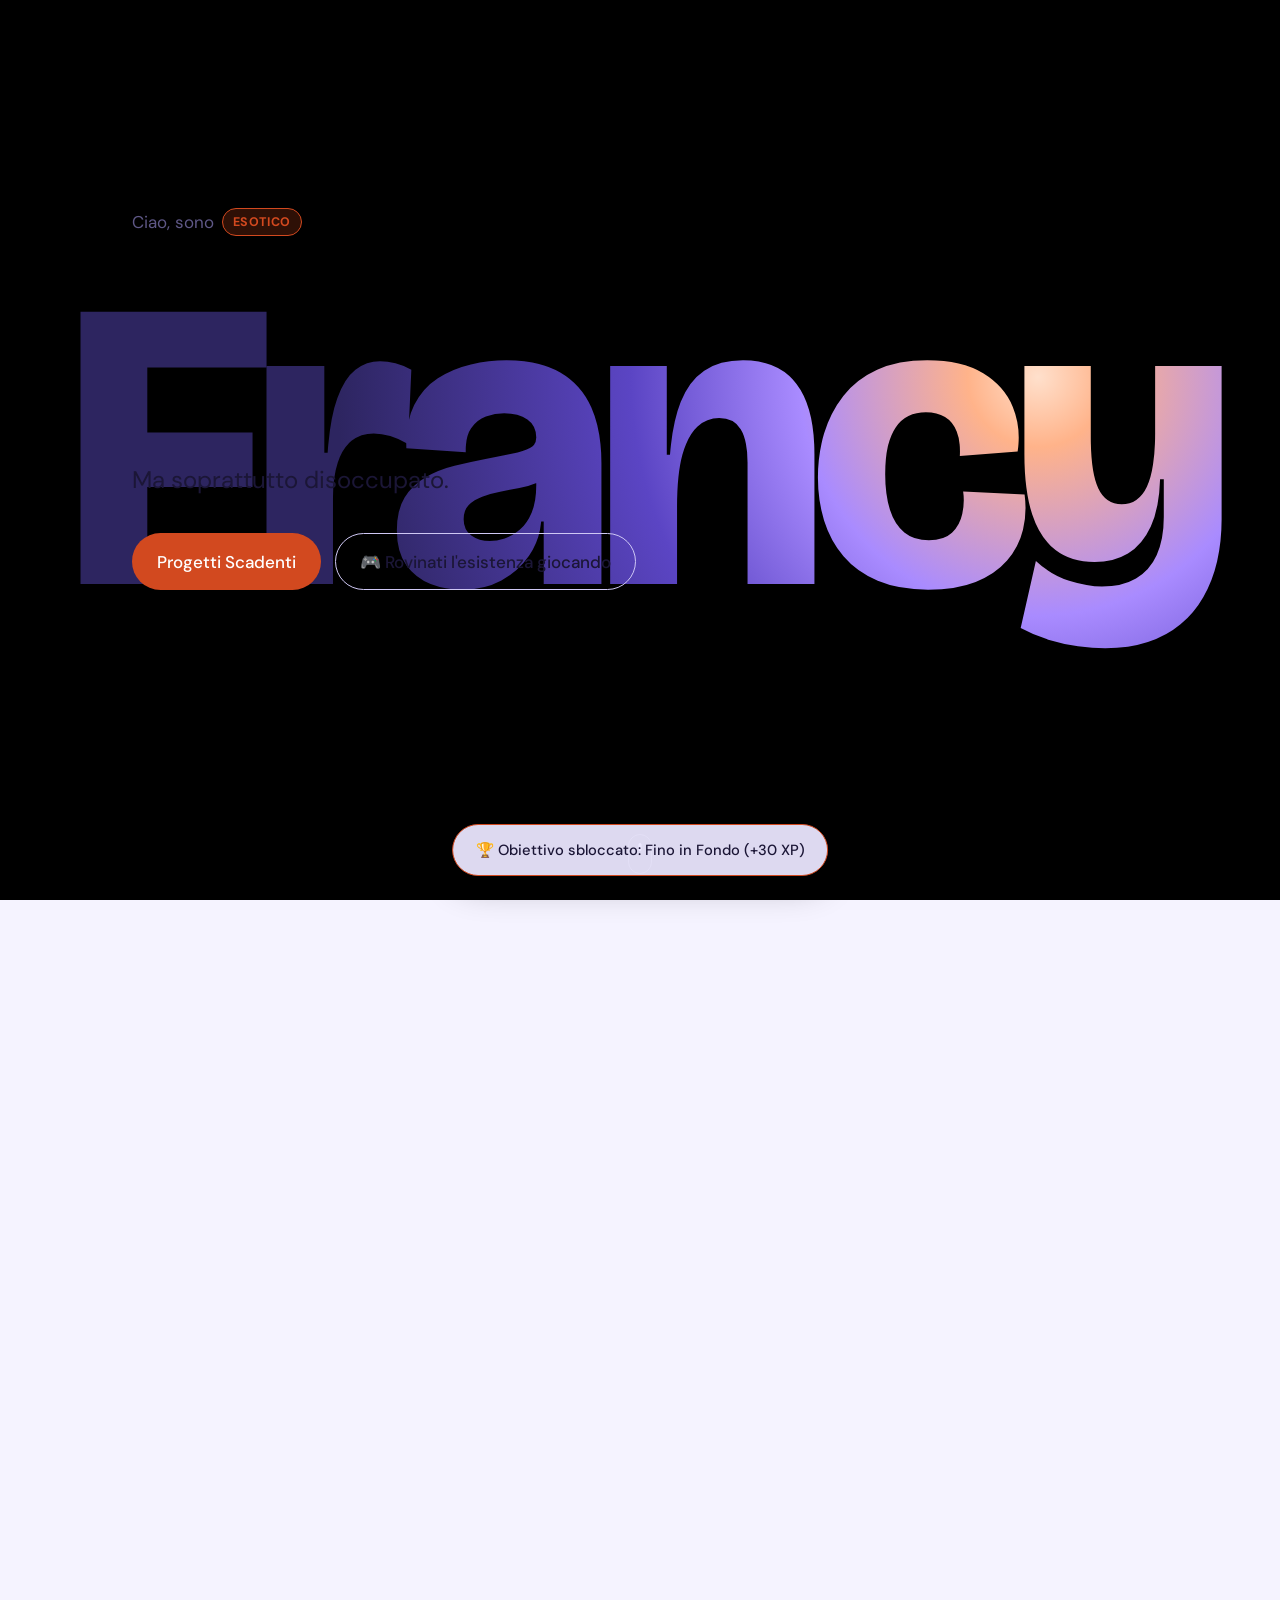
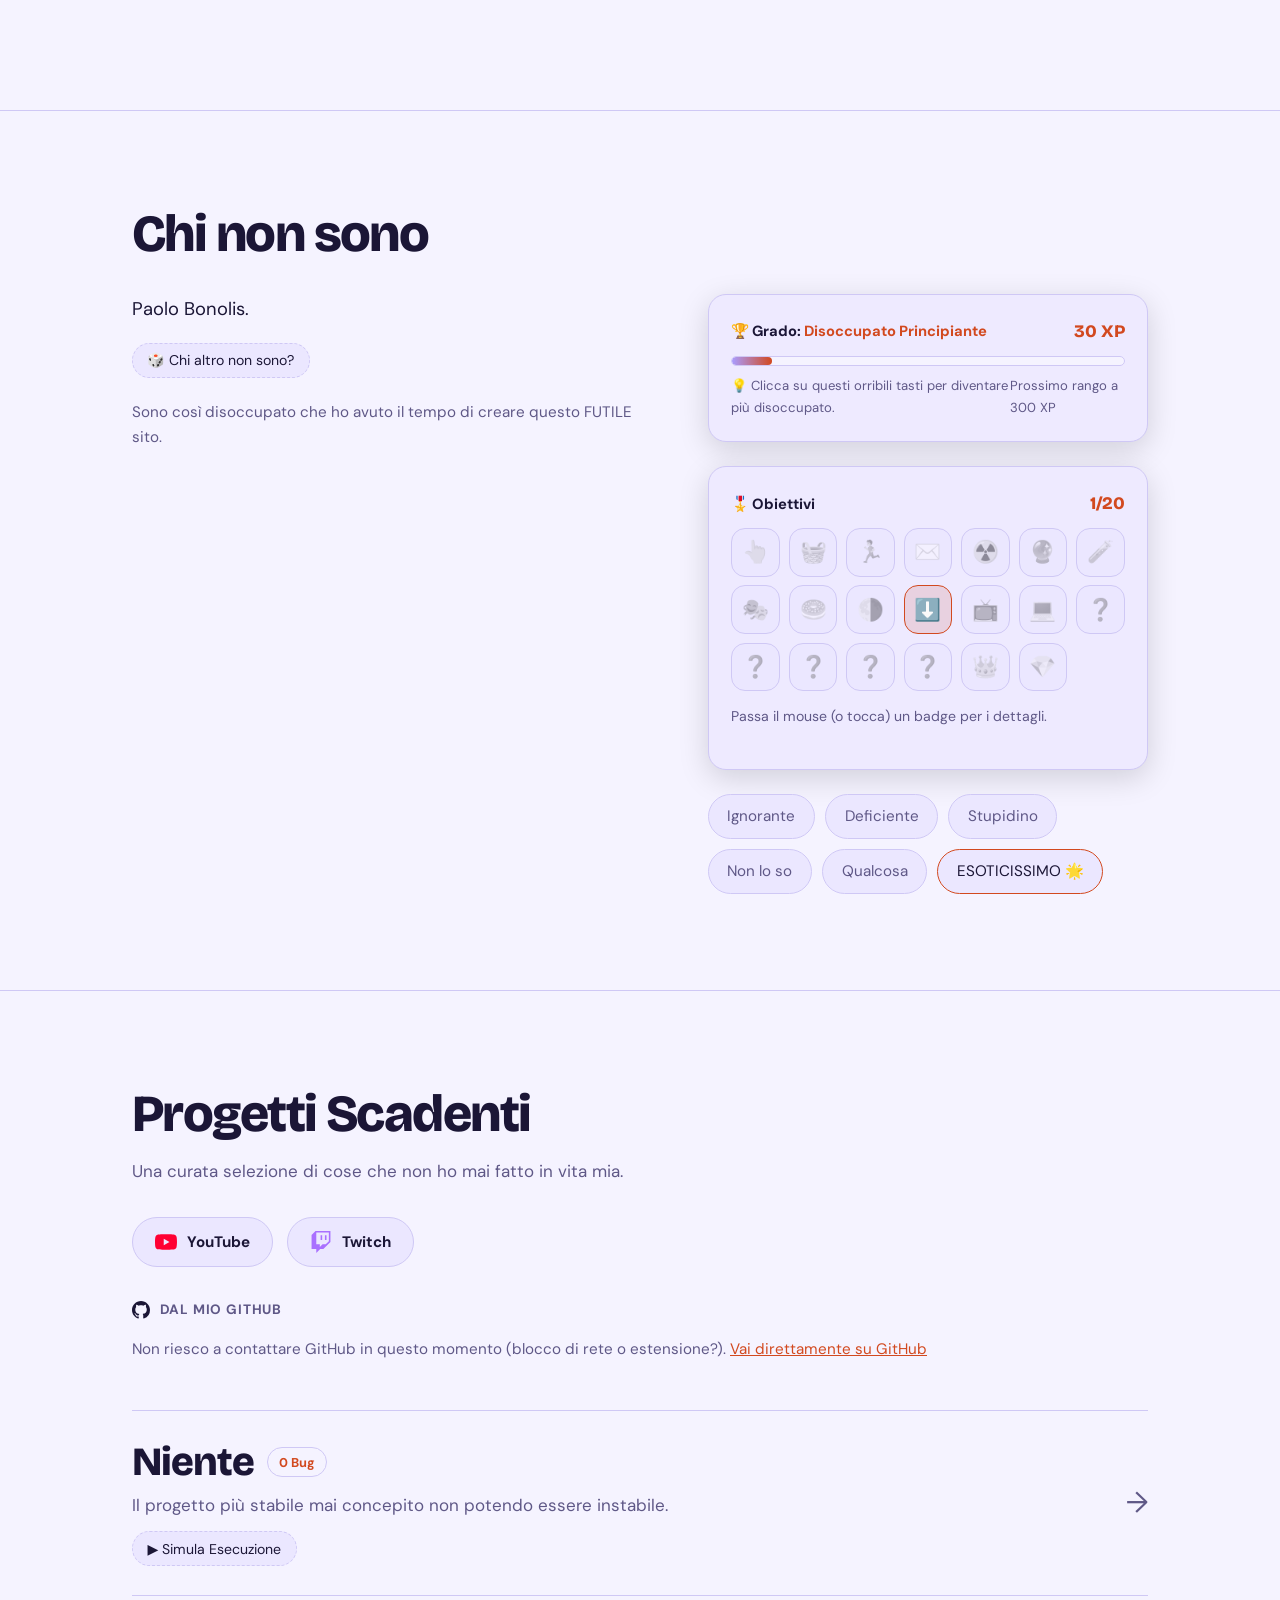
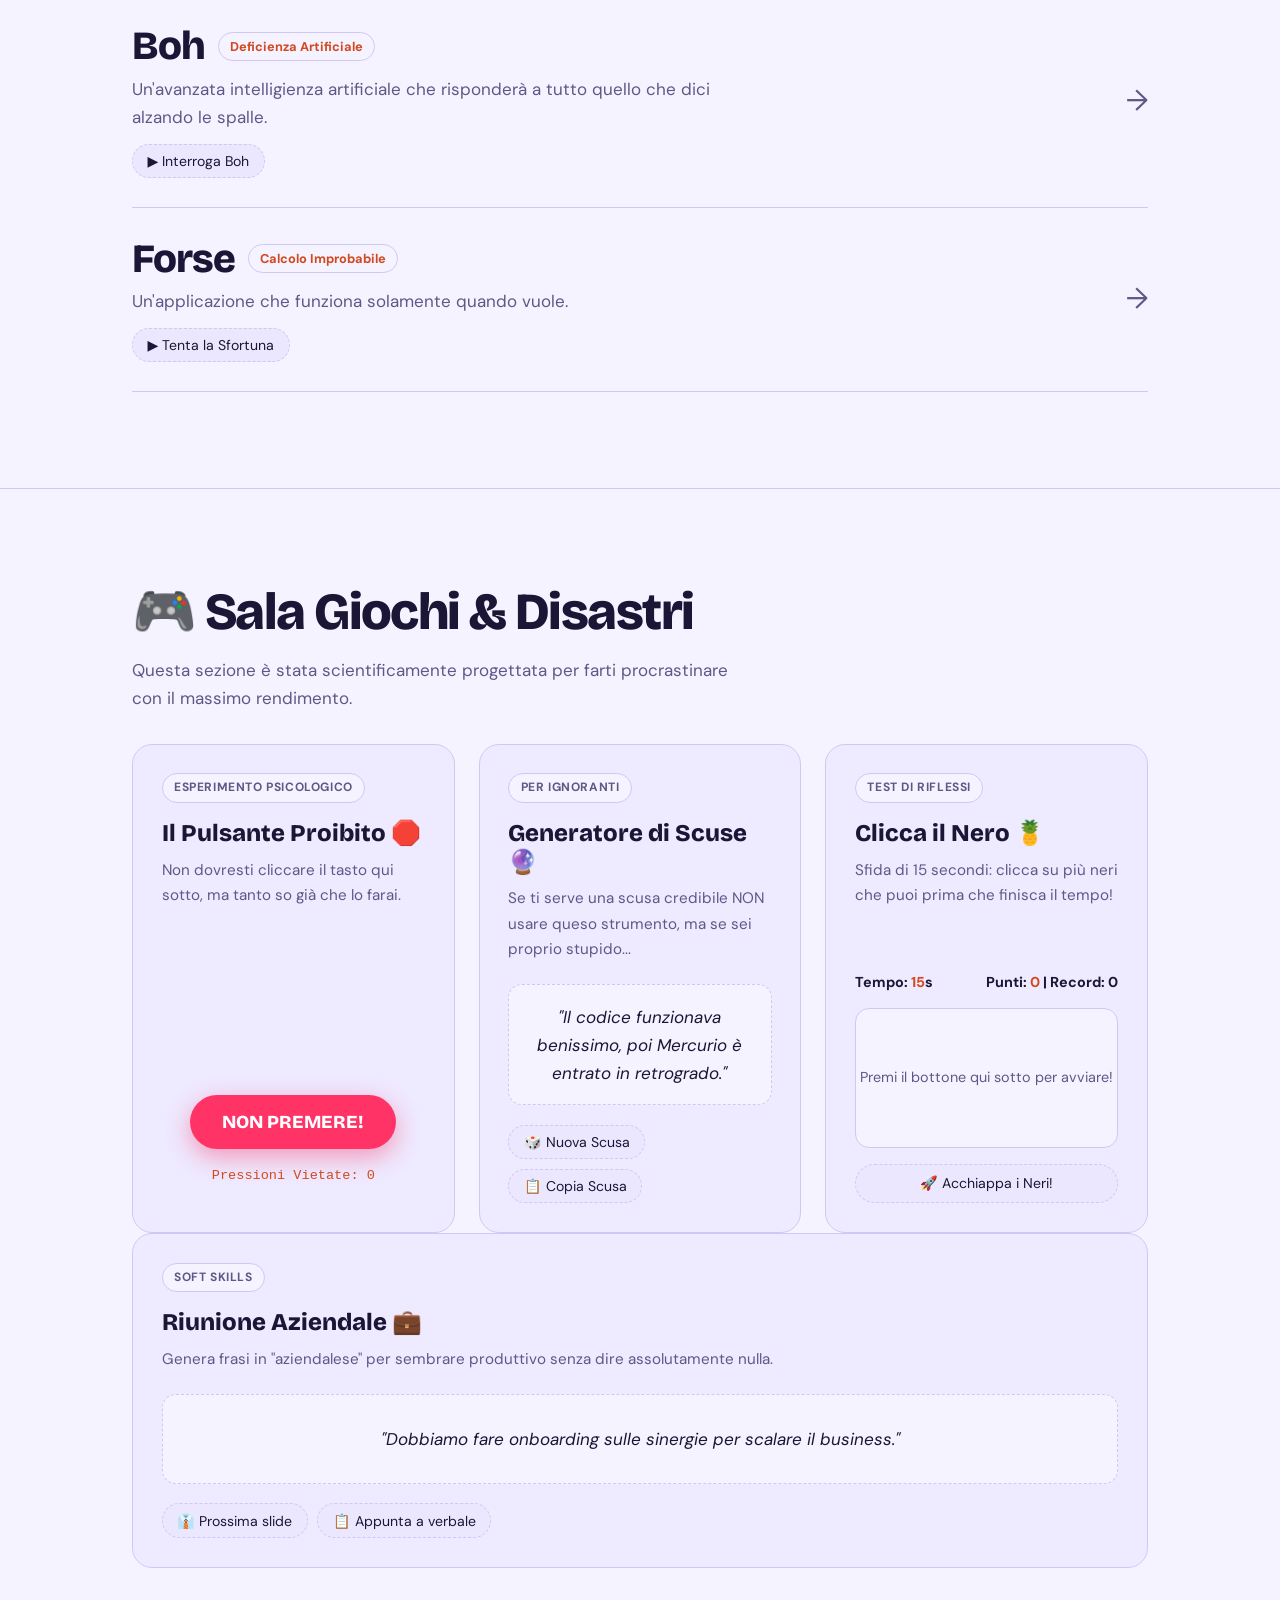
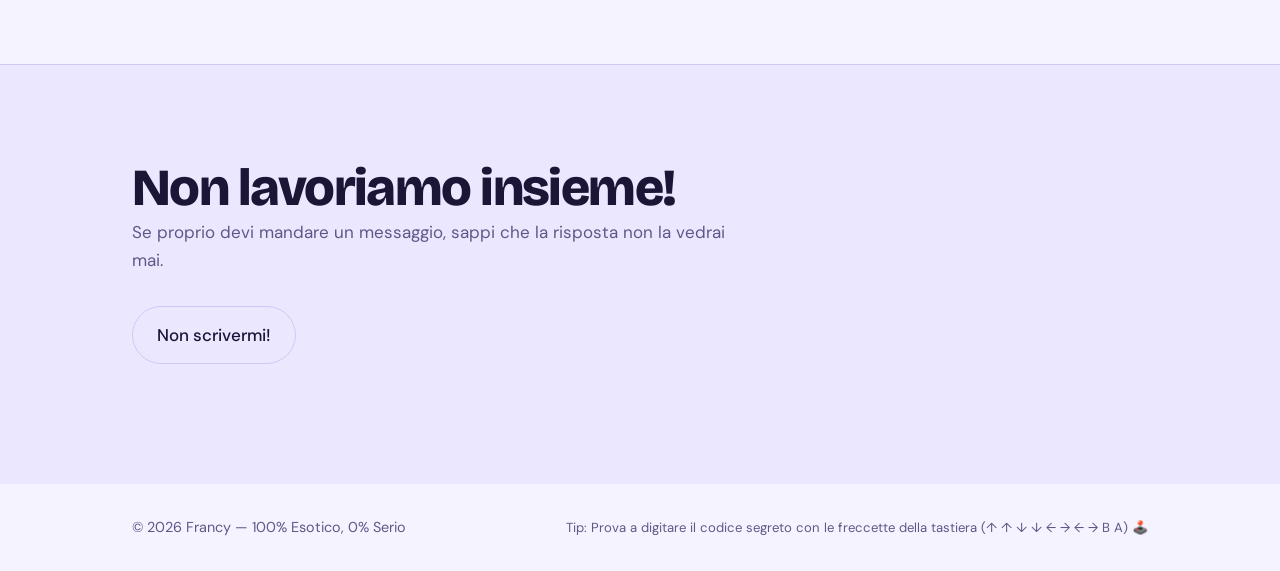
==== commit 56a9dcb0: "Feat: Add 'Riunione Aziendale' game and custom scrollbar Added a 4th mini-game in the "Sala Giochi" " ====
--- a/index.html
+++ b/index.html
@@ -234,6 +234,23 @@
       </div>
     </div>
   </div>
+
+    <!-- GIOCO 4: SIMULATORE DI RIUNIONE -->
+    <div class="game-card reveal">
+      <div>
+        <div class="game-badge">Soft Skills</div>
+        <h3>Riunione Aziendale 💼</h3>
+        <p>Genera frasi in "aziendalese" per sembrare produttivo senza dire assolutamente nulla.</p>
+      </div>
+      <div>
+        <div class="oracle-box" id="meetingQuote">"Dobbiamo fare onboarding sulle sinergie per scalare il business."</div>
+        <div class="oracle-btns">
+          <button class="btn-micro" id="btnNewMeeting">👔 Prossima slide</button>
+          <button class="btn-micro" id="btnCopyMeeting">📋 Appunta a verbale</button>
+        </div>
+      </div>
+    </div>
+
 </div></section>
 
 <section class="contact" id="contatti"><div class="wrap">
--- a/style.css
+++ b/style.css
@@ -480,3 +480,20 @@
 @keyframes achPop{0%{transform:scale(.6)}60%{transform:scale(1.28)}100%{transform:scale(1)}}
 .ach-detail{margin-top:.9rem;min-height:2.9em;font-size:.88rem;color:var(--mute);line-height:1.45}
 .ach-detail strong{color:var(--ink)}
+
+/* ---------- CUSTOM SCROLLBAR ---------- */
+::-webkit-scrollbar {
+  width: 12px;
+}
+::-webkit-scrollbar-track {
+  background: var(--bg);
+  border-left: 1px solid var(--line);
+}
+::-webkit-scrollbar-thumb {
+  background: color-mix(in srgb, var(--mute) 40%, transparent);
+  border-radius: 6px;
+  border: 3px solid var(--bg);
+}
+::-webkit-scrollbar-thumb:hover {
+  background: var(--mute);
+}
